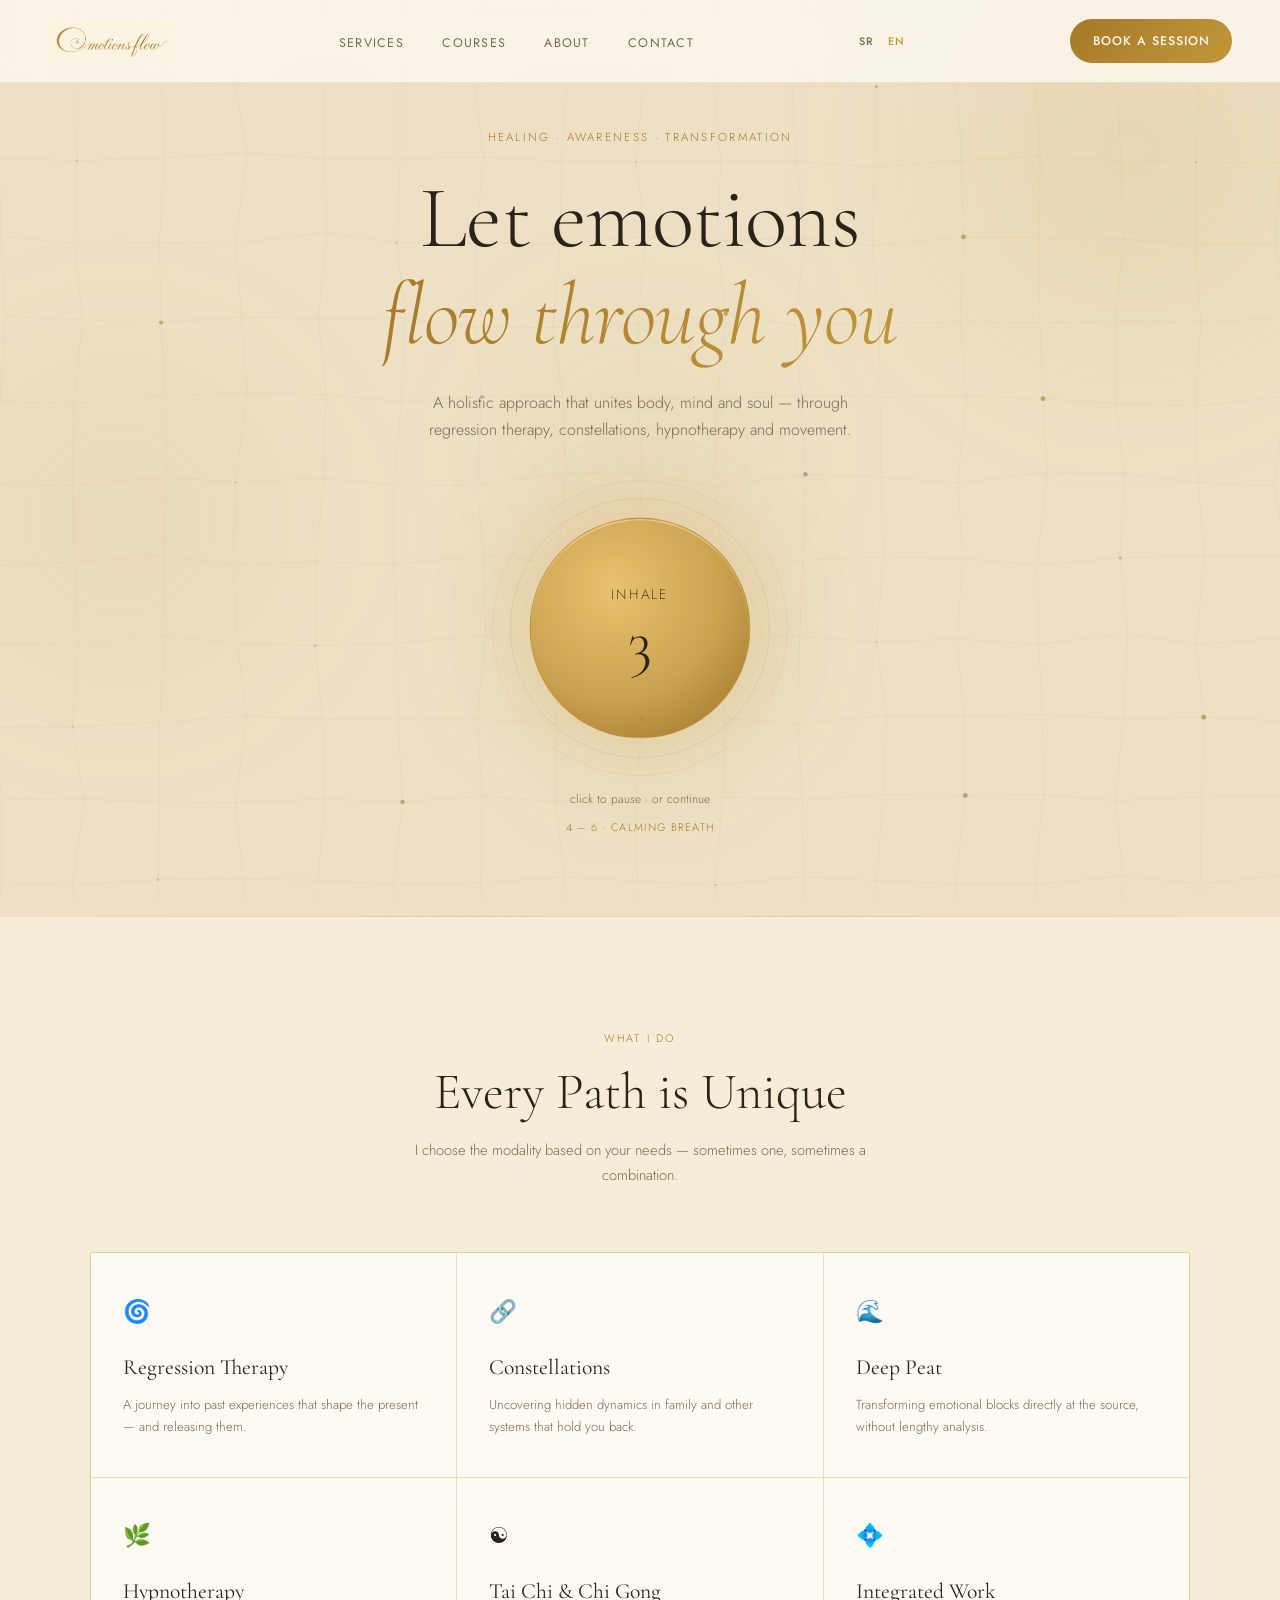
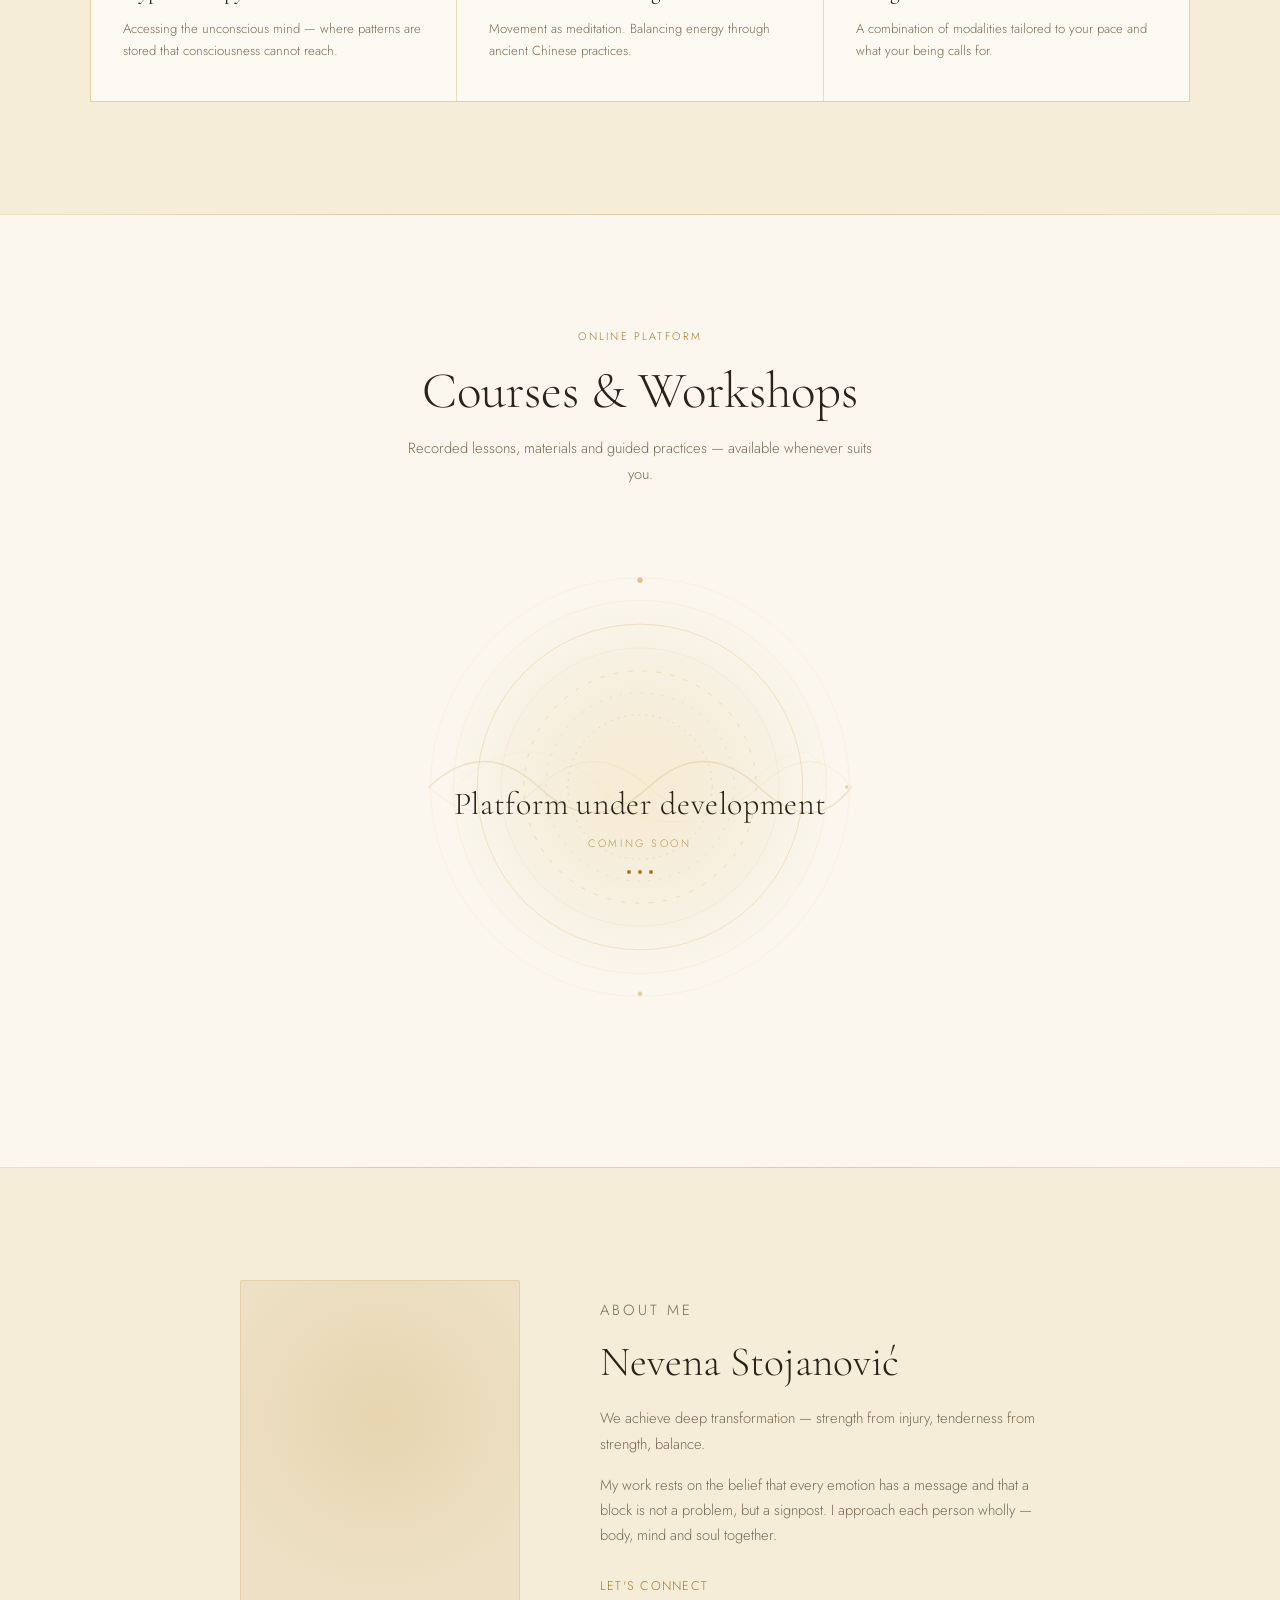
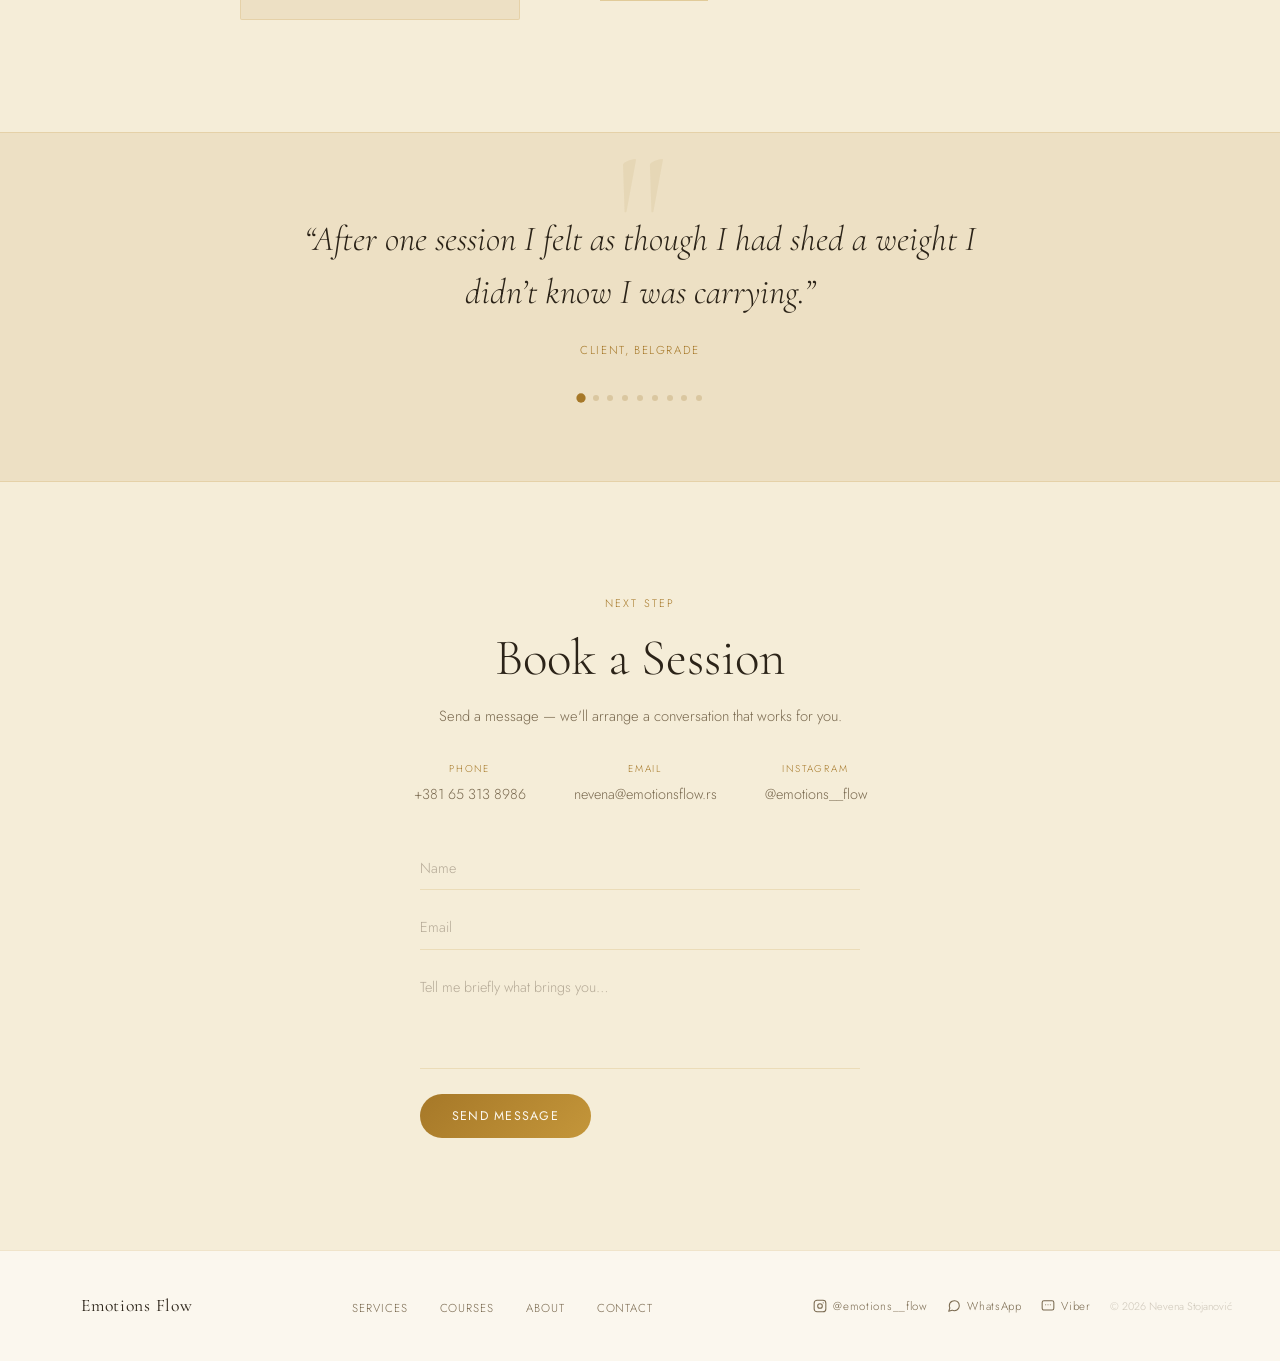
==== en/index.html @ a9da5769 "Initial commit" ====
<!DOCTYPE html>
<html lang="en">
<head>
<meta charset="UTF-8">
<meta name="viewport" content="width=device-width, initial-scale=1.0">
<meta name="robots" content="index, follow">
<meta name="theme-color" content="#C4963A">

<!-- Primary SEO -->
<title>Regression Therapy Belgrade | Nevena Stojanović – Emotions Flow</title>
<meta name="description" content="Regression therapy, constellations and hypnotherapy in Belgrade. Holistic therapist Nevena Stojanović helps you release emotions and transform your life. Book a session.">
<meta name="keywords" content="regression therapy Belgrade, constellations therapy Belgrade, hypnotherapy Belgrade, deep peat, tai chi Belgrade, holistic therapist Serbia, emotional healing">
<meta name="author" content="Nevena Stojanović">

<!-- Canonical & hreflang -->
<link rel="canonical" href="https://emotionsflow.rs/en/">
<link rel="alternate" hreflang="sr" href="https://emotionsflow.rs/sr/">
<link rel="alternate" hreflang="en" href="https://emotionsflow.rs/en/">
<link rel="alternate" hreflang="x-default" href="https://emotionsflow.rs/">

<!-- Open Graph -->
<meta property="og:type" content="website">
<meta property="og:url" content="https://emotionsflow.rs/en/">
<meta property="og:site_name" content="Emotions Flow">
<meta property="og:locale" content="en_US">
<meta property="og:locale:alternate" content="sr_RS">
<meta property="og:title" content="Regression Therapy Belgrade | Nevena Stojanović – Emotions Flow">
<meta property="og:description" content="Regression therapy, constellations and hypnotherapy in Belgrade. Holistic approach uniting body, mind and soul. Book a session.">
<meta property="og:image" content="https://emotionsflow.rs/img/og-en.jpg">
<meta property="og:image:width" content="1200">
<meta property="og:image:height" content="630">
<meta property="og:image:alt" content="Emotions Flow – Nevena Stojanović, holistic therapist Belgrade">

<!-- Twitter Card -->
<meta name="twitter:card" content="summary_large_image">
<meta name="twitter:site" content="@emotions__flow">
<meta name="twitter:title" content="Regression Therapy Belgrade | Nevena Stojanović – Emotions Flow">
<meta name="twitter:description" content="Regression therapy, constellations and hypnotherapy in Belgrade. Holistic approach uniting body, mind and soul.">
<meta name="twitter:image" content="https://emotionsflow.rs/img/og-en.jpg">

<!-- Font preload (critical above-fold fonts) -->
<link rel="preload" href="../fonts/cg-normal-latin.woff2" as="font" type="font/woff2" crossorigin>
<link rel="preload" href="../fonts/jost-latin.woff2" as="font" type="font/woff2" crossorigin>
<link rel="preload" href="../fonts/cg-italic-latin.woff2" as="font" type="font/woff2" crossorigin>

<!-- Stylesheet -->
<link rel="stylesheet" href="../css/style.css">

<!-- Schema markup (JSON-LD) -->
<script type="application/ld+json">
{
  "@context": "https://schema.org",
  "@graph": [
    {
      "@type": ["LocalBusiness", "HealthAndBeautyBusiness"],
      "@id": "https://emotionsflow.rs/#business",
      "name": "Emotions Flow",
      "alternateName": "Emotions Flow — Nevena Stojanović",
      "url": "https://emotionsflow.rs/",
      "logo": "https://emotionsflow.rs/img/logo.webp",
      "image": "https://emotionsflow.rs/img/og-en.jpg",
      "telephone": "+381653138986",
      "email": "nevena@emotionsflow.rs",
      "address": {
        "@type": "PostalAddress",
        "addressLocality": "Belgrade",
        "addressCountry": "RS"
      },
      "geo": {
        "@type": "GeoCoordinates",
        "latitude": "44.8176",
        "longitude": "20.4569"
      },
      "sameAs": ["https://www.instagram.com/emotions__flow"],
      "founder": { "@id": "https://emotionsflow.rs/#nevena" },
      "description": "Holistic centre offering regression therapy, constellations, hypnotherapy, Deep Peat and Tai Chi in Belgrade.",
      "hasOfferCatalog": {
        "@type": "OfferCatalog",
        "name": "Therapeutic services",
        "itemListElement": [
          { "@type": "Offer", "itemOffered": { "@type": "Service", "name": "Regression Therapy", "description": "Journeying into past experiences that shape the present and releasing them." } },
          { "@type": "Offer", "itemOffered": { "@type": "Service", "name": "Constellations", "description": "Revealing hidden dynamics within family and other systems." } },
          { "@type": "Offer", "itemOffered": { "@type": "Service", "name": "Hypnotherapy", "description": "Accessing the unconscious mind to transform deep patterns." } },
          { "@type": "Offer", "itemOffered": { "@type": "Service", "name": "Deep Peat", "description": "Transforming emotional blockages directly from their source." } },
          { "@type": "Offer", "itemOffered": { "@type": "Service", "name": "Tai Chi & Chi Gong", "description": "Movement as meditation and energy balancing." } },
          { "@type": "Offer", "itemOffered": { "@type": "Service", "name": "Integrated Work", "description": "Combination of modalities tailored to each client's needs." } }
        ]
      }
    },
    {
      "@type": "Person",
      "@id": "https://emotionsflow.rs/#nevena",
      "name": "Nevena Stojanović",
      "jobTitle": "Holistic Therapist",
      "url": "https://emotionsflow.rs/en/#about",
      "worksFor": { "@id": "https://emotionsflow.rs/#business" },
      "sameAs": ["https://www.instagram.com/emotions__flow"]
    },
    {
      "@type": "WebSite",
      "@id": "https://emotionsflow.rs/#website",
      "url": "https://emotionsflow.rs/",
      "name": "Emotions Flow",
      "publisher": { "@id": "https://emotionsflow.rs/#business" },
      "inLanguage": ["sr", "en"],
      "potentialAction": {
        "@type": "ContactAction",
        "target": "https://emotionsflow.rs/en/#contact"
      }
    }
  ]
}
</script>
</head>
<body>

<!-- ORBOVI -->
<div class="orb orb-1"></div>
<div class="orb orb-2"></div>
<div class="orb orb-3"></div>

<!-- ANIMATED GRID CANVAS -->
<canvas id="canvas"></canvas>

<!-- SVG spiral -->
<svg style="display:none" xmlns="http://www.w3.org/2000/svg">
  <symbol id="spiral" viewBox="0 0 100 100">
    <g fill="none" stroke-linecap="round" stroke-linejoin="round">
      <circle cx="50" cy="50" r="44" stroke="url(#sg1)" stroke-width="2.5" opacity="0.3"/>
      <path d="M 50,6 A 44,44 0 1 1 6,50 A 38,38 0 1 1 50,12 A 32,32 0 1 1 18,50 A 26,26 0 1 1 50,24 A 20,20 0 1 1 30,50 A 14,14 0 1 1 50,36 A 8,8 0 1 1 42,50 A 4,4 0 1 1 50,46" stroke="url(#sg2)" stroke-width="3" opacity="0.95"/>
      <circle cx="50" cy="50" r="3" fill="url(#sg2)" opacity="0.9"/>
    </g>
    <defs>
      <linearGradient id="sg1" x1="0%" y1="0%" x2="100%" y2="100%">
        <stop offset="0%" stop-color="#C8B870"/>
        <stop offset="100%" stop-color="#C4963A"/>
      </linearGradient>
      <linearGradient id="sg2" x1="0%" y1="0%" x2="100%" y2="100%">
        <stop offset="0%" stop-color="#E8C06A"/>
        <stop offset="60%" stop-color="#C4963A"/>
        <stop offset="100%" stop-color="#8A6020"/>
      </linearGradient>
    </defs>
  </symbol>
</svg>

<!-- NAV -->
<nav>
  <a class="nav-logo" href=".">
    <img src="../img/logo.webp" alt="Emotions Flow" class="nav-logo-img">
  </a>
  <ul class="nav-links">
    <li><a href="#services">Services</a></li>
    <li><a href="#courses">Courses</a></li>
    <li><a href="#about">About</a></li>
    <li><a href="#contact">Contact</a></li>
  </ul>
  <div class="lang-switch">
    <a class="lang-btn" href="../sr/">SR</a>
    <span class="lang-sep">·</span>
    <span class="lang-btn is-active">EN</span>
  </div>
  <a class="nav-cta" href="#contact">Book a Session</a>
  <button class="hamburger" id="hamburger" aria-label="Open menu">
    <span></span><span></span><span></span>
  </button>
</nav>

<!-- MOBILE DRAWER -->
<div class="mobile-menu" id="mobileMenu">
  <button class="mobile-close" id="mobileClose" aria-label="Close">✕</button>
  <a href="#services"  onclick="closeMenu()">Services</a>
  <a href="#courses"   onclick="closeMenu()">Courses</a>
  <a href="#about"     onclick="closeMenu()">About</a>
  <a href="#contact"   onclick="closeMenu()">Contact</a>
  <a href="#contact" style="margin-top:2rem;background:linear-gradient(135deg,#C4963A,#E8C06A);color:#06050A;padding:0.7rem 2.5rem;border-radius:40px;font-size:0.78rem;letter-spacing:0.1em;text-transform:uppercase;font-weight:500" onclick="closeMenu()">Book a Session</a>
  <div class="mobile-lang">
    <a class="lang-btn" href="../sr/">SR</a>
    <span class="lang-sep">·</span>
    <span class="lang-btn is-active">EN</span>
  </div>
</div>

<!-- HERO -->
<section class="hero">
  <p class="hero-kicker reveal">Healing · Awareness · Transformation</p>
  <h1 class="hero-title reveal">Let emotions<br><em>flow through you</em></h1>
  <p class="hero-sub reveal">A holistic approach that unites body, mind and soul — through regression therapy, constellations, hypnotherapy and movement.</p>

  <div class="breath-scene reveal scale-in" id="breathScene">
    <div class="breath-ring"></div>
    <div class="breath-ring"></div>
    <div class="breath-ring"></div>
    <div class="breath-bubble" id="bubble">
      <span class="breath-label" id="breathLabel">inhale</span>
      <span class="breath-count" id="breathCount">4</span>
    </div>
  </div>
  <p class="breath-start-hint reveal" id="breathHint">click to pause · or continue</p>
  <p class="breath-pattern-label reveal">4 – 6 · calming breath</p>
</section>

<div class="grid-divider"></div>

<!-- SERVICES -->
<section class="services" id="services">
  <p class="section-label reveal">What I Do</p>
  <h2 class="section-title reveal">Every Path is Unique</h2>
  <p class="section-desc reveal">I choose the modality based on your needs — sometimes one, sometimes a combination.</p>
  <div class="services-grid reveal-stagger">
    <div class="service-item reveal">
      <span class="service-icon">🌀</span>
      <p class="service-name">Regression Therapy</p>
      <p class="service-desc">A journey into past experiences that shape the present — and releasing them.</p>
    </div>
    <div class="service-item reveal">
      <span class="service-icon">🔗</span>
      <p class="service-name">Constellations</p>
      <p class="service-desc">Uncovering hidden dynamics in family and other systems that hold you back.</p>
    </div>
    <div class="service-item reveal">
      <span class="service-icon">🌊</span>
      <p class="service-name">Deep Peat</p>
      <p class="service-desc">Transforming emotional blocks directly at the source, without lengthy analysis.</p>
    </div>
    <div class="service-item reveal">
      <span class="service-icon">🌿</span>
      <p class="service-name">Hypnotherapy</p>
      <p class="service-desc">Accessing the unconscious mind — where patterns are stored that consciousness cannot reach.</p>
    </div>
    <div class="service-item reveal">
      <span class="service-icon">☯</span>
      <p class="service-name">Tai Chi &amp; Chi Gong</p>
      <p class="service-desc">Movement as meditation. Balancing energy through ancient Chinese practices.</p>
    </div>
    <div class="service-item reveal">
      <span class="service-icon">💠</span>
      <p class="service-name">Integrated Work</p>
      <p class="service-desc">A combination of modalities tailored to your pace and what your being calls for.</p>
    </div>
  </div>
</section>

<div class="grid-divider"></div>

<!-- COURSES -->
<section class="courses" id="courses">
  <p class="section-label reveal">Online Platform</p>
  <h2 class="section-title reveal">Courses &amp; Workshops</h2>
  <p class="section-desc reveal">Recorded lessons, materials and guided practices — available whenever suits you.</p>
  <div class="coming-soon reveal scale-in">
    <div class="cs-scene">
      <svg class="cs-svg" viewBox="0 0 500 500" fill="none" xmlns="http://www.w3.org/2000/svg">
        <defs>
          <radialGradient id="csg0" cx="50%" cy="50%" r="50%">
            <stop offset="0%" stop-color="#E8C06A" stop-opacity="0.20"/>
            <stop offset="75%" stop-color="#C4963A" stop-opacity="0.05"/>
            <stop offset="100%" stop-color="#C4963A" stop-opacity="0"/>
          </radialGradient>
        </defs>
        <circle cx="250" cy="250" r="220" fill="url(#csg0)" class="cs-glow"/>
        <circle cx="250" cy="250" r="238" stroke="rgba(196,150,58,0.12)" stroke-width="0.6" class="cs-r1"/>
        <circle cx="250" cy="250" r="212" stroke="rgba(196,150,58,0.18)" stroke-width="0.5" class="cs-r2"/>
        <circle cx="250" cy="250" r="185" stroke="rgba(196,150,58,0.28)" stroke-width="0.9" class="cs-r3"/>
        <circle cx="250" cy="250" r="158" stroke="rgba(196,150,58,0.20)" stroke-width="0.5" class="cs-r4"/>
        <path d="M 10,250 Q 72,192 135,250 Q 197,308 260,250 Q 322,192 385,250 Q 447,308 490,250" stroke="rgba(196,150,58,0.22)" stroke-width="1.5" stroke-linecap="round" class="cs-wave-a"/>
        <path d="M 10,250 Q 72,308 135,250 Q 197,192 260,250 Q 322,308 385,250 Q 447,192 490,250" stroke="rgba(196,150,58,0.12)" stroke-width="1" stroke-linecap="round" class="cs-wave-b"/>
        <path d="M 40,250 Q 122,170 205,250 Q 287,330 370,250 Q 452,170 460,250" stroke="rgba(196,150,58,0.08)" stroke-width="0.7" stroke-linecap="round" class="cs-wave-c"/>
        <circle cx="250" cy="250" r="132" stroke="rgba(196,150,58,0.35)" stroke-width="0.8" stroke-dasharray="5 11" class="cs-dash-1"/>
        <circle cx="250" cy="250" r="107" stroke="rgba(196,150,58,0.28)" stroke-width="0.7" stroke-dasharray="3 9" class="cs-dash-2"/>
        <circle cx="250" cy="250" r="82" stroke="rgba(196,150,58,0.50)" stroke-width="0.6" stroke-dasharray="2 6" class="cs-dash-3"/>
        <circle cx="250" cy="15" r="3" fill="rgba(196,150,58,0.55)" class="cs-dot-top"/>
        <circle cx="485" cy="250" r="2" fill="rgba(196,150,58,0.38)" class="cs-dot-right"/>
        <circle cx="250" cy="485" r="2.5" fill="rgba(196,150,58,0.45)" class="cs-dot-bottom"/>
      </svg>
      <div class="cs-content">
        <svg class="cs-spiral" viewBox="0 0 100 100" xmlns="http://www.w3.org/2000/svg">
          <use href="#spiral"/>
        </svg>
        <p class="cs-title">Platform under development</p>
        <p class="cs-subtitle">coming soon</p>
        <div class="cs-dots">
          <span></span><span></span><span></span>
        </div>
      </div>
    </div>
  </div>
</section>

<div class="grid-divider"></div>

<!-- ABOUT -->
<section class="about-wrap" id="about">
  <div class="about">
    <div class="about-visual reveal from-left">
      <svg class="about-spiral" viewBox="0 0 100 100" xmlns="http://www.w3.org/2000/svg"><use href="#spiral"/></svg>
    </div>
    <div class="about-text reveal from-right">
      <p class="section-label">About Me</p>
      <h2>Nevena Stojanović</h2>
      <p>We achieve deep transformation — strength from injury, tenderness from strength, balance.</p>
      <p>My work rests on the belief that every emotion has a message and that a block is not a problem, but a signpost. I approach each person wholly — body, mind and soul together.</p>
      <a class="about-cta" href="#contact">Let's Connect</a>
    </div>
  </div>
</section>

<!-- TESTIMONIAL -->
<div class="testimonial-strip">
  <blockquote class="t-quote" id="tQuote">&#8220;After one session I felt as though I had shed a weight I didn&#8217;t know I was carrying.&#8221;</blockquote>
  <cite class="t-cite" id="tCite">Client, Belgrade</cite>
  <div class="t-dots">
    <button class="t-dot active" aria-label="Testimonial 1"></button>
    <button class="t-dot" aria-label="Testimonial 2"></button>
    <button class="t-dot" aria-label="Testimonial 3"></button>
    <button class="t-dot" aria-label="Testimonial 4"></button>
    <button class="t-dot" aria-label="Testimonial 5"></button>
    <button class="t-dot" aria-label="Testimonial 6"></button>
    <button class="t-dot" aria-label="Testimonial 7"></button>
    <button class="t-dot" aria-label="Testimonial 8"></button>
    <button class="t-dot" aria-label="Testimonial 9"></button>
  </div>
</div>

<!-- CONTACT -->
<section class="contact" id="contact">
  <p class="section-label reveal">Next Step</p>
  <h2 class="section-title reveal">Book a Session</h2>
  <p class="section-desc reveal" style="margin-bottom:0">Send a message — we'll arrange a conversation that works for you.</p>
  <div class="contact-info reveal">
    <a class="contact-info-item" href="tel:+381653138986">
      <span>Phone</span><span>+381 65 313 8986</span>
    </a>
    <a class="contact-info-item" href="mailto:nevena@emotionsflow.rs">
      <span>Email</span><span>nevena@emotionsflow.rs</span>
    </a>
    <a class="contact-info-item" href="https://instagram.com/emotions__flow" target="_blank" rel="noopener">
      <span>Instagram</span><span>@emotions__flow</span>
    </a>
  </div>
  <form class="contact-form reveal" onsubmit="handleSubmit(event)">
    <input type="text" placeholder="Name" required>
    <input type="email" placeholder="Email" required>
    <textarea rows="4" placeholder="Tell me briefly what brings you…"></textarea>
    <button type="submit">Send message</button>
  </form>
</section>

<!-- FOOTER -->
<footer>
  <div class="footer-left">
    <svg viewBox="0 0 100 100" xmlns="http://www.w3.org/2000/svg"><use href="#spiral"/></svg>
    <span class="footer-logo">Emotions Flow</span>
  </div>
  <ul class="footer-links">
    <li><a href="#services">Services</a></li>
    <li><a href="#courses">Courses</a></li>
    <li><a href="#about">About</a></li>
    <li><a href="#contact">Contact</a></li>
  </ul>
  <div class="footer-right">
    <a class="footer-ig" href="https://instagram.com/emotions__flow" target="_blank" rel="noopener" title="Instagram">
      <svg width="14" height="14" viewBox="0 0 24 24" fill="none" stroke="currentColor" stroke-width="1.8" stroke-linecap="round" stroke-linejoin="round">
        <rect x="2" y="2" width="20" height="20" rx="5" ry="5"/>
        <circle cx="12" cy="12" r="4"/>
        <circle cx="17.5" cy="6.5" r="1" fill="currentColor" stroke="none"/>
      </svg>
      @emotions__flow
    </a>
    <a class="footer-ig" href="https://wa.me/381653138986" target="_blank" rel="noopener" title="WhatsApp">
      <svg width="14" height="14" viewBox="0 0 24 24" fill="none" stroke="currentColor" stroke-width="1.8" stroke-linecap="round" stroke-linejoin="round">
        <path d="M21 11.5a8.38 8.38 0 0 1-.9 3.8 8.5 8.5 0 0 1-7.6 4.7 8.38 8.38 0 0 1-3.8-.9L3 21l1.9-5.7a8.38 8.38 0 0 1-.9-3.8 8.5 8.5 0 0 1 4.7-7.6 8.38 8.38 0 0 1 3.8-.9h.5a8.48 8.48 0 0 1 8 8v.5z"/>
      </svg>
      WhatsApp
    </a>
    <a class="footer-ig" href="viber://chat?number=%2B381653138986" title="Viber">
      <svg width="14" height="14" viewBox="0 0 24 24" fill="none" stroke="currentColor" stroke-width="1.8" stroke-linecap="round" stroke-linejoin="round">
        <rect x="2" y="3" width="20" height="16" rx="3" ry="3"/>
        <path d="M8 10h.01M12 10h.01M16 10h.01"/>
      </svg>
      Viber
    </a>
    <span class="footer-copy">© 2026 Nevena Stojanović</span>
  </div>
</footer>

<script src="../js/main.js"></script>
</body>
</html>
---- css/style.css ----
/* ── FONTS (self-hosted woff2) ── */
@font-face { font-family:'Cormorant Garamond'; font-style:italic; font-weight:300 400; font-display:swap; src:url('../fonts/cg-italic-cyrillic-ext.woff2') format('woff2'); unicode-range:U+0460-052F,U+1C80-1C8A,U+20B4,U+2DE0-2DFF,U+A640-A69F,U+FE2E-FE2F; }
@font-face { font-family:'Cormorant Garamond'; font-style:italic; font-weight:300 400; font-display:swap; src:url('../fonts/cg-italic-cyrillic.woff2') format('woff2'); unicode-range:U+0301,U+0400-045F,U+0490-0491,U+04B0-04B1,U+2116; }
@font-face { font-family:'Cormorant Garamond'; font-style:italic; font-weight:300 400; font-display:swap; src:url('../fonts/cg-italic-vietnamese.woff2') format('woff2'); unicode-range:U+0102-0103,U+0110-0111,U+0128-0129,U+0168-0169,U+01A0-01A1,U+01AF-01B0,U+0300-0301,U+0303-0304,U+0308-0309,U+0323,U+0329,U+1EA0-1EF9,U+20AB; }
@font-face { font-family:'Cormorant Garamond'; font-style:italic; font-weight:300 400; font-display:swap; src:url('../fonts/cg-italic-latin-ext.woff2') format('woff2'); unicode-range:U+0100-02BA,U+02BD-02C5,U+02C7-02CC,U+02CE-02D7,U+02DD-02FF,U+0304,U+0308,U+0329,U+1D00-1DBF,U+1E00-1E9F,U+1EF2-1EFF,U+2020,U+20A0-20AB,U+20AD-20C0,U+2113,U+2C60-2C7F,U+A720-A7FF; }
@font-face { font-family:'Cormorant Garamond'; font-style:italic; font-weight:300 400; font-display:swap; src:url('../fonts/cg-italic-latin.woff2') format('woff2'); unicode-range:U+0000-00FF,U+0131,U+0152-0153,U+02BB-02BC,U+02C6,U+02DA,U+02DC,U+0304,U+0308,U+0329,U+2000-206F,U+20AC,U+2122,U+2191,U+2193,U+2212,U+2215,U+FEFF,U+FFFD; }
@font-face { font-family:'Cormorant Garamond'; font-style:normal; font-weight:300 400; font-display:swap; src:url('../fonts/cg-normal-cyrillic-ext.woff2') format('woff2'); unicode-range:U+0460-052F,U+1C80-1C8A,U+20B4,U+2DE0-2DFF,U+A640-A69F,U+FE2E-FE2F; }
@font-face { font-family:'Cormorant Garamond'; font-style:normal; font-weight:300 400; font-display:swap; src:url('../fonts/cg-normal-cyrillic.woff2') format('woff2'); unicode-range:U+0301,U+0400-045F,U+0490-0491,U+04B0-04B1,U+2116; }
@font-face { font-family:'Cormorant Garamond'; font-style:normal; font-weight:300 400; font-display:swap; src:url('../fonts/cg-normal-vietnamese.woff2') format('woff2'); unicode-range:U+0102-0103,U+0110-0111,U+0128-0129,U+0168-0169,U+01A0-01A1,U+01AF-01B0,U+0300-0301,U+0303-0304,U+0308-0309,U+0323,U+0329,U+1EA0-1EF9,U+20AB; }
@font-face { font-family:'Cormorant Garamond'; font-style:normal; font-weight:300 400; font-display:swap; src:url('../fonts/cg-normal-latin-ext.woff2') format('woff2'); unicode-range:U+0100-02BA,U+02BD-02C5,U+02C7-02CC,U+02CE-02D7,U+02DD-02FF,U+0304,U+0308,U+0329,U+1D00-1DBF,U+1E00-1E9F,U+1EF2-1EFF,U+2020,U+20A0-20AB,U+20AD-20C0,U+2113,U+2C60-2C7F,U+A720-A7FF; }
@font-face { font-family:'Cormorant Garamond'; font-style:normal; font-weight:300 400; font-display:swap; src:url('../fonts/cg-normal-latin.woff2') format('woff2'); unicode-range:U+0000-00FF,U+0131,U+0152-0153,U+02BB-02BC,U+02C6,U+02DA,U+02DC,U+0304,U+0308,U+0329,U+2000-206F,U+20AC,U+2122,U+2191,U+2193,U+2212,U+2215,U+FEFF,U+FFFD; }
@font-face { font-family:'Jost'; font-style:normal; font-weight:300 500; font-display:swap; src:url('../fonts/jost-cyrillic.woff2') format('woff2'); unicode-range:U+0301,U+0400-045F,U+0490-0491,U+04B0-04B1,U+2116; }
@font-face { font-family:'Jost'; font-style:normal; font-weight:300 500; font-display:swap; src:url('../fonts/jost-latin-ext.woff2') format('woff2'); unicode-range:U+0100-02BA,U+02BD-02C5,U+02C7-02CC,U+02CE-02D7,U+02DD-02FF,U+0304,U+0308,U+0329,U+1D00-1DBF,U+1E00-1E9F,U+1EF2-1EFF,U+2020,U+20A0-20AB,U+20AD-20C0,U+2113,U+2C60-2C7F,U+A720-A7FF; }
@font-face { font-family:'Jost'; font-style:normal; font-weight:300 500; font-display:swap; src:url('../fonts/jost-latin.woff2') format('woff2'); unicode-range:U+0000-00FF,U+0131,U+0152-0153,U+02BB-02BC,U+02C6,U+02DA,U+02DC,U+0304,U+0308,U+0329,U+2000-206F,U+20AC,U+2122,U+2191,U+2193,U+2212,U+2215,U+FEFF,U+FFFD; }

:root {
  --bg:     #FBF7EE;
  --bg2:    #F5EDD8;
  --card:   #FDFAF4;
  --border: rgba(196,150,58,0.20);
  --gold:   #A67828;
  --gold2:  #C4963A;
  --cream:  #2B2318;
  --muted:  #7A6A50;
  --text:   #2B2318;
}


/* ── SCROLL FADE ── */
.reveal {
  opacity: 0;
  transform: translateY(36px);
  transition: opacity 0.75s cubic-bezier(0.4, 0, 0.2, 1),
              transform 0.75s cubic-bezier(0.4, 0, 0.2, 1);
}
.reveal.from-left  { transform: translateX(-40px); }
.reveal.from-right { transform: translateX(40px); }
.reveal.scale-in   { transform: scale(0.94); }
.reveal.visible {
  opacity: 1;
  transform: translate(0,0) scale(1);
}
.reveal-stagger .reveal:nth-child(1) { transition-delay:  60ms; }
.reveal-stagger .reveal:nth-child(2) { transition-delay: 130ms; }
.reveal-stagger .reveal:nth-child(3) { transition-delay: 200ms; }
.reveal-stagger .reveal:nth-child(4) { transition-delay: 270ms; }
.reveal-stagger .reveal:nth-child(5) { transition-delay: 340ms; }
.reveal-stagger .reveal:nth-child(6) { transition-delay: 410ms; }
@media (prefers-reduced-motion: reduce) {
  .reveal { opacity: 1 !important; transform: none !important; transition: none !important; }
}

*, *::before, *::after { box-sizing: border-box; margin: 0; padding: 0; }
html { scroll-behavior: smooth; overflow-x: hidden; }

body {
  font-family: 'Jost', sans-serif;
  background: #EDE0C4;
  color: var(--text);
  font-weight: 300;
  line-height: 1.7;
  overflow-x: hidden;
}

/* ── CANVAS ── */
#canvas {
  position: fixed;
  inset: 0;
  z-index: 0;
  pointer-events: none;
}

/* ── NAV ── */
nav {
  position: fixed;
  top: 0; left: 0; right: 0;
  z-index: 100;
  display: flex;
  align-items: center;
  justify-content: space-between;
  padding: 1.2rem 3rem;
  background: rgba(251,247,238,0.85);
  backdrop-filter: blur(20px);
  -webkit-backdrop-filter: blur(20px);
  border-bottom: 1px solid var(--border);
}

.nav-logo {
  font-family: 'Cormorant Garamond', serif;
  font-size: 1.35rem;
  font-weight: 400;
  color: var(--cream);
  letter-spacing: 0.05em;
  text-decoration: none;
  display: flex;
  align-items: center;
  gap: 0.7rem;
}

.nav-logo-img {
  height: 42px;
  width: auto;
  display: block;
  flex-shrink: 0;
  mix-blend-mode: multiply;
}

@media (max-width: 680px) {
  .nav-logo-img { height: 34px; }
}

.nav-links {
  display: flex;
  gap: 2.4rem;
  list-style: none;
}

.nav-links a {
  font-size: 0.78rem;
  letter-spacing: 0.1em;
  color: var(--muted);
  text-decoration: none;
  font-weight: 400;
  transition: color 0.35s cubic-bezier(0.4, 0, 0.2, 1);
  text-transform: uppercase;
}
.nav-links a:hover { color: var(--gold2); }

.nav-cta {
  font-size: 0.78rem;
  letter-spacing: 0.08em;
  text-transform: uppercase;
  color: var(--bg);
  background: linear-gradient(135deg, var(--gold), var(--gold2));
  border: none;
  padding: 0.55rem 1.4rem;
  min-height: 44px;
  border-radius: 40px;
  cursor: pointer;
  font-family: 'Jost', sans-serif;
  font-weight: 500;
  text-decoration: none;
  display: inline-flex;
  align-items: center;
  transition: opacity 0.35s cubic-bezier(0.4, 0, 0.2, 1), transform 0.35s cubic-bezier(0.4, 0, 0.2, 1);
}
.nav-cta:hover { opacity: 0.85; transform: translateY(-1px); }

/* ── LANG SWITCH ── */
.lang-switch {
  display: flex;
  align-items: center;
  gap: 0.35rem;
}
.lang-btn {
  font-size: 0.68rem;
  font-weight: 500;
  letter-spacing: 0.12em;
  text-transform: uppercase;
  color: var(--muted);
  text-decoration: none;
  transition: color 0.25s ease;
  cursor: pointer;
  background: none;
  border: none;
  padding: 0;
  font-family: 'Jost', sans-serif;
}
.lang-btn.is-active { color: var(--gold2); pointer-events: none; }
.lang-btn:not(.is-active):hover { color: var(--gold2); }
.lang-sep { font-size: 0.6rem; color: var(--border); }
.mobile-lang {
  display: flex;
  gap: 0.6rem;
  align-items: center;
  margin-top: 1.5rem;
  padding-top: 1.5rem;
  border-top: 1px solid var(--border);
  width: 100%;
  justify-content: center;
}

/* hamburger */
.hamburger { display: none; }
.mobile-menu { display: none; }

/* ── HERO ── */
.hero {
  position: relative;
  min-height: 100vh;
  display: flex;
  flex-direction: column;
  align-items: center;
  justify-content: center;
  padding: 8rem 2rem 5rem;
  text-align: center;
  z-index: 1;
}

.hero-kicker {
  font-size: 0.72rem;
  letter-spacing: 0.2em;
  text-transform: uppercase;
  color: var(--gold);
  margin-bottom: 1.4rem;
}

.hero-title {
  font-family: 'Cormorant Garamond', serif;
  font-size: clamp(2.8rem, 7vw, 5.5rem);
  font-weight: 300;
  line-height: 1.1;
  color: var(--cream);
  max-width: 760px;
  margin: 0 auto 1.6rem;
  letter-spacing: -0.01em;
}

.hero-title em {
  font-style: italic;
  background: linear-gradient(135deg, var(--gold), var(--gold2));
  -webkit-background-clip: text;
  -webkit-text-fill-color: transparent;
  background-clip: text;
}

.hero-sub {
  font-size: 1rem;
  color: var(--muted);
  max-width: 440px;
  margin: 0 auto 4rem;
}

/* ── BREATHING BUBBLE ── */
.breath-scene {
  position: relative;
  width: 240px;
  height: 240px;
  margin: 0 auto 1.8rem;
  display: flex;
  align-items: center;
  justify-content: center;
}

.breath-ring {
  position: absolute;
  border-radius: 50%;
  border: 1px solid rgba(150,110,30,0.22);
  animation: ringExpand 4s cubic-bezier(0.4, 0, 0.2, 1) infinite;
}
.breath-ring:nth-child(1) { inset: 10px; animation-delay: 0s; }
.breath-ring:nth-child(2) { inset: -10px; animation-delay: 0.6s; border-color: rgba(150,110,30,0.12); }
.breath-ring:nth-child(3) { inset: -28px; animation-delay: 1.2s; border-color: rgba(150,110,30,0.08); }

@keyframes ringExpand {
  0%,100% { transform: scale(1); opacity: 0.6; }
  50%     { transform: scale(1.08); opacity: 0.2; }
}

.breath-bubble {
  width: 160px;
  height: 160px;
  border-radius: 50%;
  background: radial-gradient(circle at 38% 32%,
    rgba(232,192,106,0.95),
    rgba(196,150,58,0.85) 55%,
    rgba(140,100,20,0.90));
  border: 1px solid rgba(196,150,58,0.50);
  box-shadow:
    0 0 50px rgba(196,150,58,0.20),
    0 0 100px rgba(196,150,58,0.10),
    inset 0 1px 0 rgba(255,255,255,0.35);
  display: flex;
  flex-direction: column;
  align-items: center;
  justify-content: center;
  cursor: pointer;
  z-index: 2;
}

.breath-label {
  font-size: 0.62rem;
  letter-spacing: 0.18em;
  text-transform: uppercase;
  color: rgba(43,35,24,0.80);
  margin-bottom: 0.2rem;
}

.breath-count {
  font-family: 'Cormorant Garamond', serif;
  font-size: 2.8rem;
  font-weight: 300;
  color: #2B2318;
  line-height: 1;
}

.breath-start-hint {
  font-size: 0.75rem;
  color: var(--muted);
  margin-top: 0.8rem;
  opacity: 1;
  transition: opacity 0.6s cubic-bezier(0.4, 0, 0.2, 1);
}
.breath-start-hint.hidden { opacity: 0; pointer-events: none; }

.breath-pattern-label {
  font-size: 0.68rem;
  letter-spacing: 0.12em;
  text-transform: uppercase;
  color: var(--gold);
  margin-top: 0.5rem;
  opacity: 0.7;
}

/* ── GRID LINE ── */
.grid-divider {
  position: relative;
  height: 1px;
  background: linear-gradient(90deg, transparent, rgba(150,110,30,0.5) 30%, rgba(196,150,58,0.7) 50%, rgba(150,110,30,0.5) 70%, transparent);
  opacity: 0.3;
  z-index: 1;
}

/* ── SECTION SHARED ── */
section, .services, .courses, .about-wrap, .contact {
  position: relative;
  z-index: 1;
}

.section-label {
  font-size: 0.68rem;
  letter-spacing: 0.2em;
  text-transform: uppercase;
  color: var(--gold);
  margin-bottom: 1rem;
}

.section-title {
  font-family: 'Cormorant Garamond', serif;
  font-size: clamp(2rem, 4vw, 3.4rem);
  font-weight: 300;
  line-height: 1.15;
  margin-bottom: 1rem;
  color: var(--cream);
}

.section-desc {
  font-size: 0.92rem;
  color: var(--muted);
  max-width: 480px;
  margin: 0 auto 4rem;
}

/* ── SERVICES ── */
.services {
  padding: 7rem 2rem;
  text-align: center;
  background: var(--bg2);
}

.services-grid {
  display: grid;
  grid-template-columns: repeat(auto-fit, minmax(280px, 1fr));
  gap: 1px;
  max-width: 1100px;
  margin: 0 auto;
  background: var(--border);
  border: 1px solid var(--border);
}

.service-item {
  padding: 2.4rem 2rem;
  background: var(--card);
  text-align: left;
  transition: background 0.1s ease;
  position: relative;
  overflow: hidden;
}

.service-item::before {
  content: '';
  position: absolute;
  top: 0; left: 0; right: 0;
  height: 1px;
  background: linear-gradient(90deg, transparent, var(--gold), transparent);
  opacity: 0;
  transition: opacity 0.1s ease;
}

.services-grid .service-item:hover { background: #EDE0C4; transition-delay: 0s; }
.service-item:hover::before { opacity: 1; }

.service-icon {
  font-size: 1.4rem;
  margin-bottom: 1.2rem;
  display: block;
}

.service-name {
  font-family: 'Cormorant Garamond', serif;
  font-size: 1.35rem;
  font-weight: 400;
  color: var(--cream);
  margin-bottom: 0.5rem;
}

.service-desc {
  font-size: 0.82rem;
  color: var(--muted);
  line-height: 1.7;
}

/* ── COURSES ── */
.courses {
  padding: 7rem 2rem;
  text-align: center;
  background: var(--bg);
}

.courses-grid {
  display: grid;
  grid-template-columns: repeat(auto-fit, minmax(300px, 1fr));
  gap: 1.5rem;
  max-width: 1100px;
  margin: 0 auto;
}

.course-card {
  background: var(--card);
  border: 1px solid var(--border);
  border-radius: 2px;
  padding: 2.4rem 2rem;
  text-align: left;
  display: flex;
  flex-direction: column;
  transition: border-color 0.45s cubic-bezier(0.4, 0, 0.2, 1), transform 0.45s cubic-bezier(0.4, 0, 0.2, 1), box-shadow 0.45s cubic-bezier(0.4, 0, 0.2, 1);
  position: relative;
  overflow: hidden;
}

.course-card::after {
  content: '';
  position: absolute;
  bottom: 0; left: 0; right: 0;
  height: 1px;
  background: linear-gradient(90deg, transparent, var(--gold2), transparent);
  opacity: 0;
  transition: opacity 0.45s cubic-bezier(0.4, 0, 0.2, 1);
}

.course-card:hover {
  border-color: rgba(196,150,58,0.45);
  transform: translateY(-4px);
  box-shadow: 0 20px 60px rgba(196,150,58,0.08);
}
.course-card:hover::after { opacity: 1; }

.course-tag {
  font-size: 0.62rem;
  letter-spacing: 0.18em;
  text-transform: uppercase;
  color: var(--gold);
  margin-bottom: 0.9rem;
}

.course-title {
  font-family: 'Cormorant Garamond', serif;
  font-size: 1.55rem;
  font-weight: 400;
  color: var(--cream);
  line-height: 1.2;
  margin-bottom: 0.8rem;
}

.course-desc {
  font-size: 0.83rem;
  color: var(--muted);
  line-height: 1.7;
  flex: 1;
  margin-bottom: 1.6rem;
}

.course-meta {
  display: flex;
  gap: 1.2rem;
  flex-wrap: wrap;
  row-gap: 0.5rem;
  margin-bottom: 1.6rem;
}

.course-meta-item {
  font-size: 0.7rem;
  letter-spacing: 0.06em;
  text-transform: uppercase;
  color: var(--muted);
}

.course-cta {
  display: inline-flex;
  align-items: center;
  justify-content: center;
  font-family: 'Jost', sans-serif;
  font-size: 0.75rem;
  letter-spacing: 0.1em;
  text-transform: uppercase;
  color: var(--bg);
  background: linear-gradient(135deg, var(--gold), var(--gold2));
  padding: 0.65rem 1.6rem;
  min-height: 44px;
  border-radius: 40px;
  text-decoration: none;
  font-weight: 500;
  align-self: flex-start;
  transition: opacity 0.35s cubic-bezier(0.4, 0, 0.2, 1), transform 0.35s cubic-bezier(0.4, 0, 0.2, 1);
}
.course-cta:hover { opacity: 0.85; transform: translateY(-1px); }

.courses-note {
  margin-top: 3rem;
  font-size: 0.8rem;
  color: var(--muted);
}
.courses-note a {
  color: var(--gold);
  text-decoration: none;
  border-bottom: 1px solid rgba(196,150,58,0.3);
}
.courses-note a:hover { border-color: var(--gold); }

/* ── ABOUT ── */
.about-wrap {
  padding: 7rem 2rem;
  background: var(--bg2);
}

.about {
  display: flex;
  align-items: center;
  justify-content: center;
  gap: 5rem;
  max-width: 1000px;
  margin: 0 auto;
  flex-wrap: wrap;
}

.about-visual {
  flex: 0 0 280px;
  height: 340px;
  border-radius: 2px;
  border: 1px solid var(--border);
  background: #EDE0C4;
  display: flex;
  align-items: center;
  justify-content: center;
  position: relative;
  overflow: hidden;
}

.about-visual::before {
  content: '';
  position: absolute;
  inset: 0;
  background: radial-gradient(circle at 50% 40%, rgba(196,150,58,0.15), transparent 70%);
}

.about-spiral {
  width: 140px;
  height: 140px;
  opacity: 0.6;
  animation: slowSpin 24s linear infinite reverse;
  position: relative;
  z-index: 1;
}

@keyframes slowSpin { to { transform: rotate(360deg); } }

.about-text { flex: 1; min-width: 260px; max-width: 440px; }
.about-text .section-label { text-align: left; }

.about-text h2 {
  font-family: 'Cormorant Garamond', serif;
  font-size: 2.6rem;
  font-weight: 300;
  line-height: 1.15;
  color: var(--cream);
  margin-bottom: 1.2rem;
}

.about-text p {
  font-size: 0.92rem;
  color: var(--muted);
  margin-bottom: 1rem;
}

.about-cta {
  display: inline-block;
  margin-top: 0.8rem;
  font-size: 0.78rem;
  letter-spacing: 0.1em;
  text-transform: uppercase;
  color: var(--gold);
  border-bottom: 1px solid rgba(196,150,58,0.4);
  text-decoration: none;
  padding-bottom: 2px;
  transition: color 0.35s cubic-bezier(0.4, 0, 0.2, 1), border-color 0.35s cubic-bezier(0.4, 0, 0.2, 1);
}
.about-cta:hover { color: var(--gold2); border-color: var(--gold2); }

/* ── TESTIMONIAL ── */
.testimonial-strip {
  background: #EDE0C4;
  border-top: 1px solid var(--border);
  border-bottom: 1px solid var(--border);
  padding: 5rem 2rem;
  text-align: center;
  position: relative;
  z-index: 1;
  overflow: hidden;
}

.testimonial-strip::before {
  content: '"';
  position: absolute;
  top: -0.5rem;
  left: 50%;
  transform: translateX(-50%);
  font-family: 'Cormorant Garamond', serif;
  font-size: 12rem;
  line-height: 1;
  color: rgba(150,110,30,0.08);
  pointer-events: none;
  user-select: none;
}

.testimonial-strip blockquote {
  font-family: 'Cormorant Garamond', serif;
  font-size: clamp(1.4rem, 3vw, 2.2rem);
  font-weight: 300;
  font-style: italic;
  color: var(--text);
  max-width: 680px;
  margin: 0 auto 1.4rem;
  line-height: 1.5;
  position: relative;
  z-index: 1;
}

.testimonial-strip cite {
  font-size: 0.72rem;
  letter-spacing: 0.14em;
  text-transform: uppercase;
  color: var(--gold);
  font-style: normal;
  position: relative;
  z-index: 1;
}

/* ── TESTIMONIAL CAROUSEL ── */
.t-quote {
  will-change: opacity, transform;
}
.t-cite {
  display: block;
  margin-bottom: 2.2rem;
  will-change: opacity;
}
.t-dots {
  display: flex;
  gap: 0.55rem;
  justify-content: center;
  position: relative;
  z-index: 1;
}
.t-dot {
  width: 6px;
  height: 6px;
  border-radius: 50%;
  background: rgba(150,110,30,0.22);
  border: none;
  cursor: pointer;
  padding: 0;
  transition: background 0.45s ease, transform 0.45s ease;
}
.t-dot.active {
  background: var(--gold);
  transform: scale(1.55);
}
.t-dot:hover:not(.active) {
  background: rgba(150,110,30,0.45);
}

/* ── CONTACT ── */
.contact {
  padding: 7rem 2rem;
  text-align: center;
  background: var(--bg2);
}

.contact-info {
  display: flex;
  justify-content: center;
  gap: 3rem;
  flex-wrap: wrap;
  margin: 2rem auto 2.5rem;
  max-width: 600px;
}

.contact-info-item {
  display: flex;
  flex-direction: column;
  align-items: center;
  gap: 0.3rem;
  text-decoration: none;
}
.contact-info-item span:first-child {
  font-size: 0.62rem;
  letter-spacing: 0.18em;
  text-transform: uppercase;
  color: var(--gold);
}
.contact-info-item span:last-child {
  font-size: 0.9rem;
  color: var(--muted);
  transition: color 0.35s cubic-bezier(0.4, 0, 0.2, 1);
  word-break: break-all;
}
.contact-info-item:hover span:last-child { color: var(--gold2); }

.contact-form {
  display: flex;
  flex-direction: column;
  gap: 1rem;
  max-width: 440px;
  margin: 0 auto;
  text-align: left;
}

.contact-form input,
.contact-form textarea {
  width: 100%;
  font-family: 'Jost', sans-serif;
  font-size: 0.9rem;
  font-weight: 300;
  color: var(--cream);
  background: transparent;
  border: none;
  border-bottom: 1px solid rgba(196,150,58,0.2);
  padding: 0.7rem 0;
  outline: none;
  transition: border-color 0.35s cubic-bezier(0.4, 0, 0.2, 1);
  resize: none;
}
.contact-form input::placeholder,
.contact-form textarea::placeholder { color: rgba(138,125,106,0.6); }
.contact-form input:focus,
.contact-form textarea:focus { border-color: var(--gold); }

.contact-form button {
  align-self: flex-start;
  margin-top: 0.6rem;
  font-family: 'Jost', sans-serif;
  font-size: 0.78rem;
  letter-spacing: 0.1em;
  text-transform: uppercase;
  color: var(--bg);
  background: linear-gradient(135deg, var(--gold), var(--gold2));
  border: none;
  padding: 0.75rem 2rem;
  min-height: 44px;
  border-radius: 40px;
  cursor: pointer;
  transition: opacity 0.35s cubic-bezier(0.4, 0, 0.2, 1), transform 0.35s cubic-bezier(0.4, 0, 0.2, 1);
}
.contact-form button:hover { opacity: 0.85; transform: translateY(-1px); }

/* ── FOOTER ── */
footer {
  padding: 2.5rem 3rem;
  display: flex;
  align-items: center;
  justify-content: space-between;
  flex-wrap: wrap;
  gap: 1rem;
  background: var(--bg);
  border-top: 1px solid var(--border);
  position: relative;
  z-index: 1;
}

.footer-left {
  display: flex;
  align-items: center;
  gap: 0.7rem;
}
.footer-left svg { width: 22px; height: 22px; }

.footer-logo {
  font-family: 'Cormorant Garamond', serif;
  font-size: 1.1rem;
  font-weight: 400;
  color: var(--cream);
  letter-spacing: 0.04em;
}

.footer-links {
  display: flex;
  gap: 2rem;
  list-style: none;
}
.footer-links a {
  font-size: 0.72rem;
  letter-spacing: 0.08em;
  text-transform: uppercase;
  color: var(--muted);
  text-decoration: none;
  transition: color 0.35s cubic-bezier(0.4, 0, 0.2, 1);
}
.footer-links a:hover { color: var(--gold); }

.footer-right {
  display: flex;
  align-items: center;
  gap: 1.2rem;
}

.footer-ig {
  display: flex;
  align-items: center;
  gap: 0.4rem;
  font-size: 0.72rem;
  color: var(--muted);
  text-decoration: none;
  letter-spacing: 0.06em;
  transition: color 0.35s cubic-bezier(0.4, 0, 0.2, 1);
}
.footer-ig:hover { color: var(--gold); }

.footer-copy {
  font-size: 0.68rem;
  color: rgba(138,125,106,0.4);
}

/* ── ORB GLOW (CSS, no canvas) ── */
.orb {
  position: fixed;
  border-radius: 50%;
  filter: blur(80px);
  pointer-events: none;
  z-index: 0;
}
.orb-1 {
  width: 500px; height: 500px;
  background: radial-gradient(circle, rgba(196,150,58,0.18) 0%, transparent 70%);
  top: -100px; right: -100px;
  animation: orbDrift1 18s cubic-bezier(0.4, 0, 0.2, 1) infinite;
}
.orb-2 {
  width: 400px; height: 400px;
  background: radial-gradient(circle, rgba(180,140,60,0.12) 0%, transparent 70%);
  bottom: 20%; left: -80px;
  animation: orbDrift2 22s cubic-bezier(0.4, 0, 0.2, 1) infinite;
}
.orb-3 {
  width: 300px; height: 300px;
  background: radial-gradient(circle, rgba(196,150,58,0.10) 0%, transparent 70%);
  top: 50%; left: 50%;
  transform: translate(-50%,-50%);
  animation: orbDrift3 15s cubic-bezier(0.4, 0, 0.2, 1) infinite;
}

@keyframes orbDrift1 {
  0%,100% { transform: translate(0,0); }
  33%     { transform: translate(-40px, 60px); }
  66%     { transform: translate(30px, -30px); }
}
@keyframes orbDrift2 {
  0%,100% { transform: translate(0,0); }
  40%     { transform: translate(60px, -40px); }
  70%     { transform: translate(-20px, 30px); }
}
@keyframes orbDrift3 {
  0%,100% { transform: translate(-50%,-50%) scale(1); }
  50%     { transform: translate(-50%,-50%) scale(1.3); }
}

/* ── RESPONSIVE ── */
@media (prefers-reduced-motion: reduce) {
  .about-spiral, .orb-1, .orb-2, .orb-3, .breath-ring { animation: none; }
}

@media (max-width: 900px) {
  .about { gap: 3rem; }
  .courses-grid { grid-template-columns: repeat(auto-fit, minmax(260px, 1fr)); }
}

@media (max-width: 680px) {
  nav { padding: 1rem 1.2rem; }
  .nav-links, .nav-cta, .lang-switch { display: none; }
  .hamburger {
    display: flex;
    flex-direction: column;
    justify-content: center;
    gap: 5px;
    cursor: pointer;
    padding: 6px;
    background: none;
    border: none;
  }
  .hamburger span {
    display: block;
    width: 22px;
    height: 1.5px;
    background: var(--cream);
    transition: transform 0.4s cubic-bezier(0.4, 0, 0.2, 1), opacity 0.4s cubic-bezier(0.4, 0, 0.2, 1);
  }
  .mobile-menu {
    display: flex;
    flex-direction: column;
    align-items: center;
    gap: 0;
    position: fixed;
    inset: 0;
    background: #FBF7EE;
    z-index: 200;
    padding-top: 5rem;
    transform: translateX(100%);
    transition: transform 0.45s cubic-bezier(0.4, 0, 0.2, 1);
  }
  .mobile-menu.open { transform: translateX(0); }
  .mobile-menu a {
    font-family: 'Cormorant Garamond', serif;
    font-size: 2rem;
    font-weight: 300;
    color: var(--text);
    text-decoration: none;
    padding: 0.9rem 0;
    letter-spacing: 0.04em;
    width: 100%;
    text-align: center;
    border-bottom: 1px solid var(--border);
  }
  .mobile-menu a:last-child { border-bottom: none; }
  .mobile-close {
    position: absolute;
    top: 1rem; right: 1.2rem;
    background: none;
    border: none;
    font-size: 1.6rem;
    cursor: pointer;
    color: var(--text);
    padding: 6px;
  }

  .hero { padding: 6.5rem 1.2rem 3.5rem; }
  .hero-title { font-size: 2.4rem; }
  .hero-sub { font-size: 0.9rem; margin-bottom: 2.8rem; }
  .breath-scene { width: 200px; height: 200px; }
  .breath-bubble { width: 136px; height: 136px; }
  .breath-count { font-size: 2.2rem; }

  .services { padding: 5rem 1.2rem; }
  .services-grid { grid-template-columns: 1fr; }
  .service-item { padding: 1.8rem 1.4rem; }

  .courses { padding: 5rem 1.2rem; }
  .courses-grid { grid-template-columns: 1fr; gap: 1.2rem; }
  .course-card { padding: 1.8rem 1.4rem; }
  .course-cta { width: 100%; text-align: center; }

  .about-wrap { padding: 5rem 1.2rem; }
  .about { flex-direction: column; gap: 2rem; }
  .about-visual { flex: unset; width: 100%; max-width: 280px; height: 200px; margin: 0 auto; }
  .about-text { min-width: unset; max-width: 100%; }
  .about-text h2 { font-size: 2rem; }

  .testimonial-strip { padding: 3.5rem 1.2rem; }

  .contact { padding: 5rem 1.2rem; }
  .contact-info { flex-direction: column; gap: 1.4rem; align-items: flex-start; }
  .contact-info-item { align-items: flex-start; }
  .contact-form { width: 100%; }
  .contact-form button { width: 100%; text-align: center; }

  footer { padding: 2rem 1.2rem; flex-direction: column; align-items: flex-start; gap: 1.2rem; }
  .footer-links { flex-wrap: wrap; gap: 1rem 1.6rem; }
  .footer-right { flex-direction: column; align-items: flex-start; gap: 0.5rem; }

  .orb-1 { width: 280px; height: 280px; }
  .orb-2 { width: 220px; height: 220px; }
  .orb-3 { width: 180px; height: 180px; }
}

@media (max-width: 380px) {
  .hero-title { font-size: 2rem; }
  .breath-scene { width: 180px; height: 180px; }
  .breath-bubble { width: 118px; height: 118px; }
  .section-title { font-size: 1.8rem; }
}

/* ── COMING SOON ── */
.coming-soon {
  max-width: 580px;
  margin: 0 auto;
  padding: 1rem 0 3rem;
}

.cs-scene {
  position: relative;
  width: 440px;
  height: 440px;
  max-width: 100%;
  margin: 0 auto;
  display: flex;
  align-items: center;
  justify-content: center;
}

.cs-svg {
  position: absolute;
  inset: 0;
  width: 100%;
  height: 100%;
  overflow: visible;
}

.cs-glow, .cs-r1, .cs-r2, .cs-r3, .cs-r4 {
  transform-box: fill-box;
  transform-origin: center;
}
.cs-glow  { animation: csGlow 9s ease-in-out infinite; }
.cs-r1    { animation: csBreath 11s ease-in-out infinite; }
.cs-r2    { animation: csBreath 11s ease-in-out infinite 2.2s; }
.cs-r3    { animation: csBreath 11s ease-in-out infinite 4.4s; }
.cs-r4    { animation: csBreath  9s ease-in-out infinite 1.1s; }

.cs-wave-a { animation: csWave  7s ease-in-out infinite; }
.cs-wave-b { animation: csWave  9s ease-in-out infinite reverse 1s; }
.cs-wave-c { animation: csWave 14s ease-in-out infinite 3s; }

.cs-dash-1, .cs-dash-2, .cs-dash-3 {
  transform-box: fill-box;
  transform-origin: center;
}
.cs-dash-1 { animation: slowSpin 30s linear infinite; }
.cs-dash-2 { animation: slowSpin 22s linear infinite reverse; }
.cs-dash-3 { animation: slowSpin 16s linear infinite; }

.cs-dot-top, .cs-dot-right, .cs-dot-bottom {
  transform-box: fill-box;
  transform-origin: center;
  animation: csDotPulse 4.5s ease-in-out infinite;
}
.cs-dot-right  { animation-delay: 1.5s; }
.cs-dot-bottom { animation-delay: 3s; }

.cs-content {
  position: relative;
  z-index: 2;
  display: flex;
  flex-direction: column;
  align-items: center;
  gap: 0.75rem;
  text-align: center;
  padding: 1.5rem;
}

.cs-spiral {
  width: 74px;
  height: 74px;
  animation: slowSpin 22s linear infinite;
  filter: drop-shadow(0 0 14px rgba(196,150,58,0.45));
}

.cs-title {
  font-family: 'Cormorant Garamond', serif;
  font-size: clamp(1.5rem, 3.5vw, 2rem);
  font-weight: 300;
  color: var(--cream);
  letter-spacing: 0.02em;
  margin: 0;
  line-height: 1.2;
}

.cs-subtitle {
  font-size: 0.67rem;
  letter-spacing: 0.24em;
  text-transform: uppercase;
  color: var(--gold);
  margin: 0;
  opacity: 0.75;
}

.cs-dots {
  display: flex;
  gap: 0.45rem;
  margin-top: 0.3rem;
}
.cs-dots span {
  width: 4px;
  height: 4px;
  border-radius: 50%;
  background: var(--gold);
  animation: csDotSeq 2.4s ease-in-out infinite;
}
.cs-dots span:nth-child(2) { animation-delay: 0.4s; }
.cs-dots span:nth-child(3) { animation-delay: 0.8s; }

@keyframes csGlow {
  0%, 100% { opacity: 0.5; transform: scale(0.96); }
  50%       { opacity: 1;   transform: scale(1.08); }
}
@keyframes csBreath {
  0%, 100% { opacity: 0.2; transform: scale(1); }
  50%       { opacity: 0.75; transform: scale(1.05); }
}
@keyframes csWave {
  0%, 100% { transform: translateY(0px); }
  50%       { transform: translateY(-14px); }
}
@keyframes csDotPulse {
  0%, 100% { opacity: 0.3; transform: scale(0.7); }
  50%       { opacity: 0.9; transform: scale(1.7); }
}
@keyframes csDotSeq {
  0%, 100% { opacity: 0.2; transform: scaleY(0.7); }
  50%       { opacity: 1;   transform: scaleY(1.5); }
}

@media (prefers-reduced-motion: reduce) {
  .cs-glow, .cs-r1, .cs-r2, .cs-r3, .cs-r4,
  .cs-wave-a, .cs-wave-b, .cs-wave-c,
  .cs-dash-1, .cs-dash-2, .cs-dash-3,
  .cs-dot-top, .cs-dot-right, .cs-dot-bottom,
  .cs-spiral, .cs-dots span { animation: none !important; }
}

@media (max-width: 680px) {
  .cs-scene { width: 300px; height: 300px; }
  .cs-title { font-size: 1.4rem; }
}
@media (max-width: 380px) {
  .cs-scene { width: 260px; height: 260px; }
}
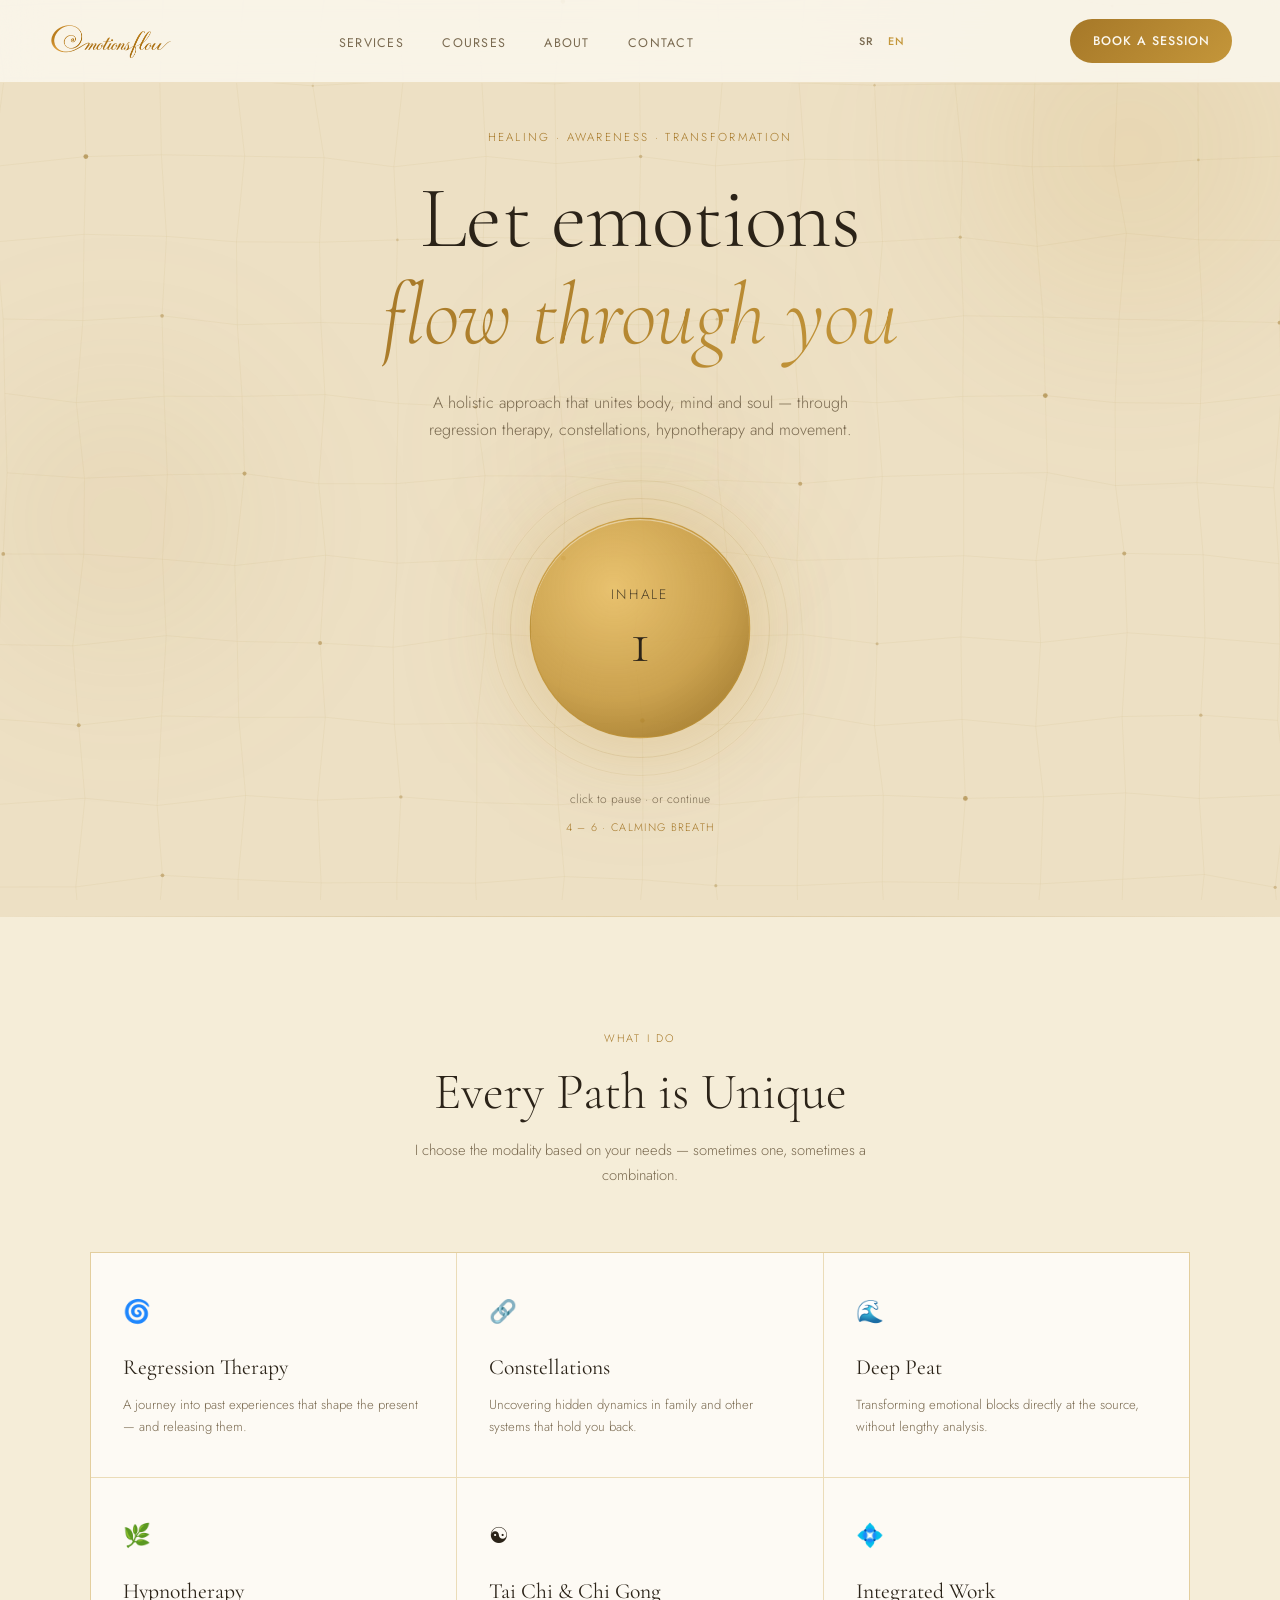
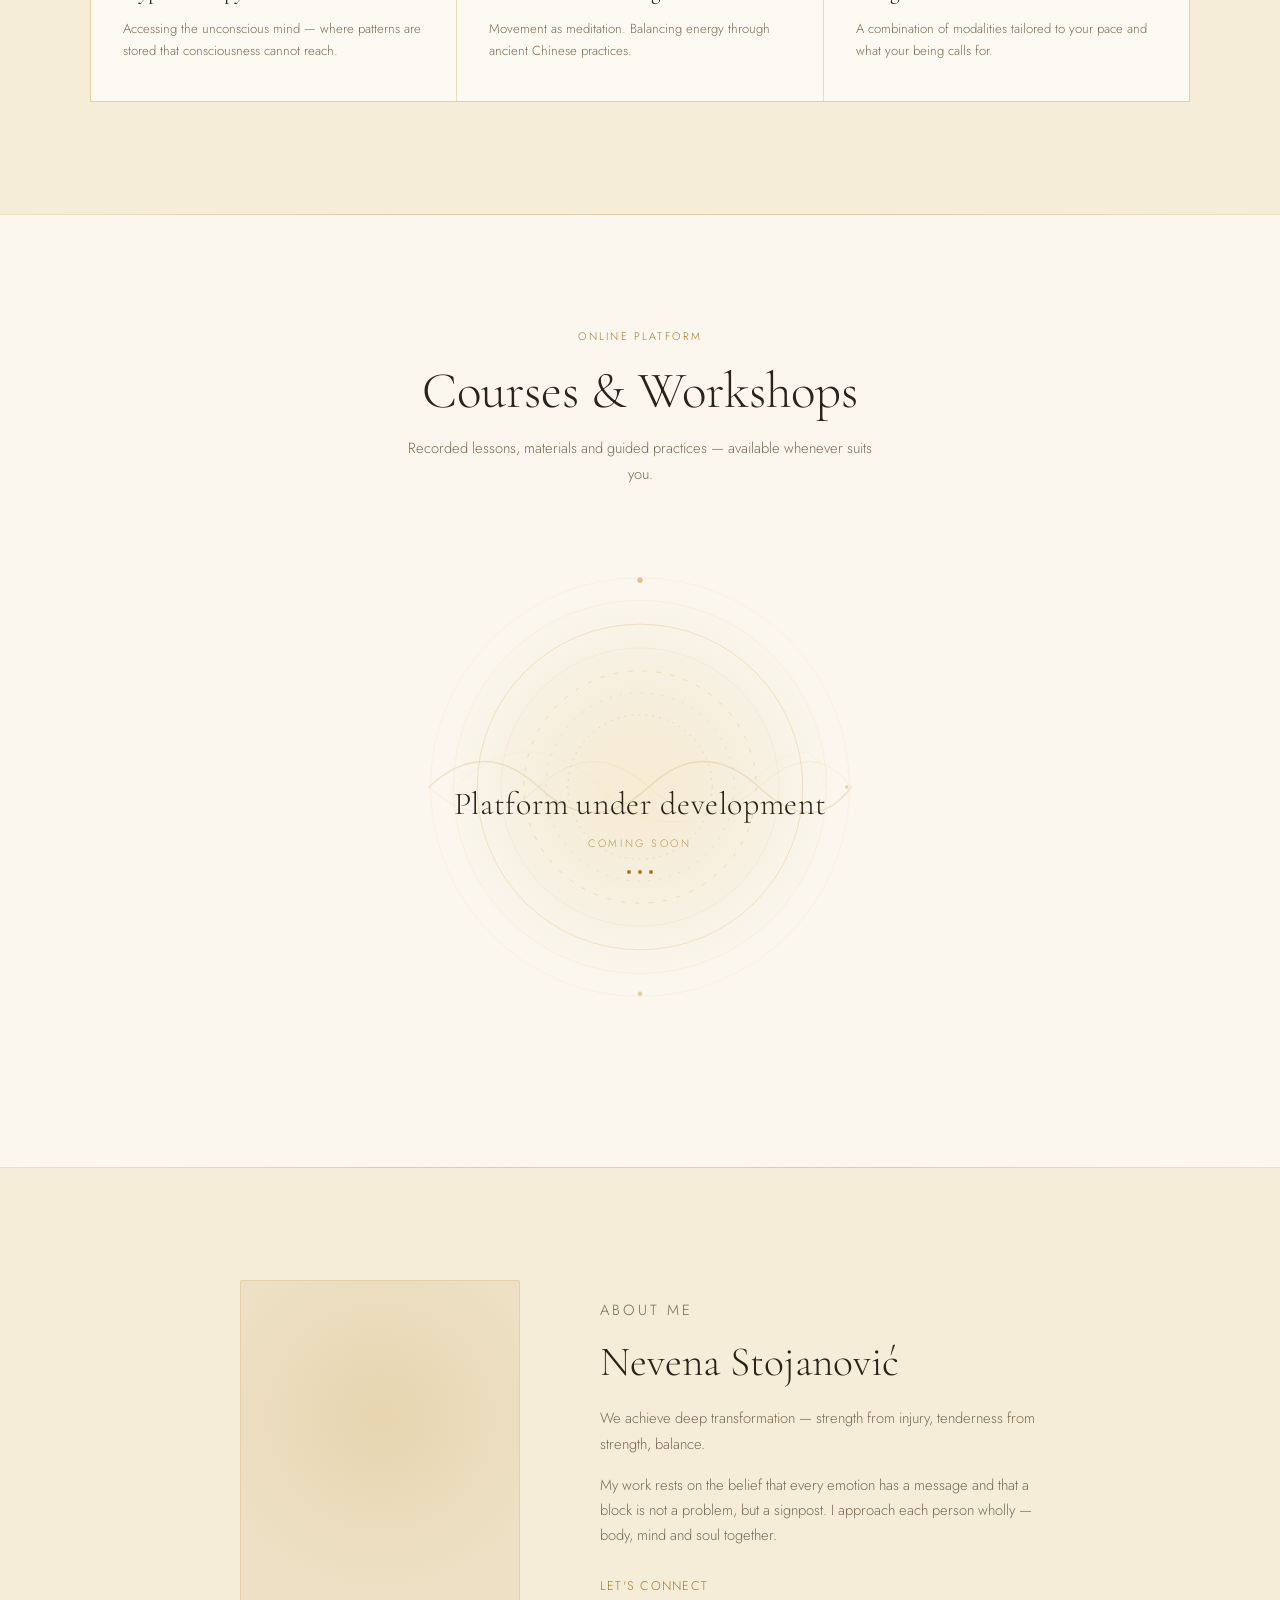
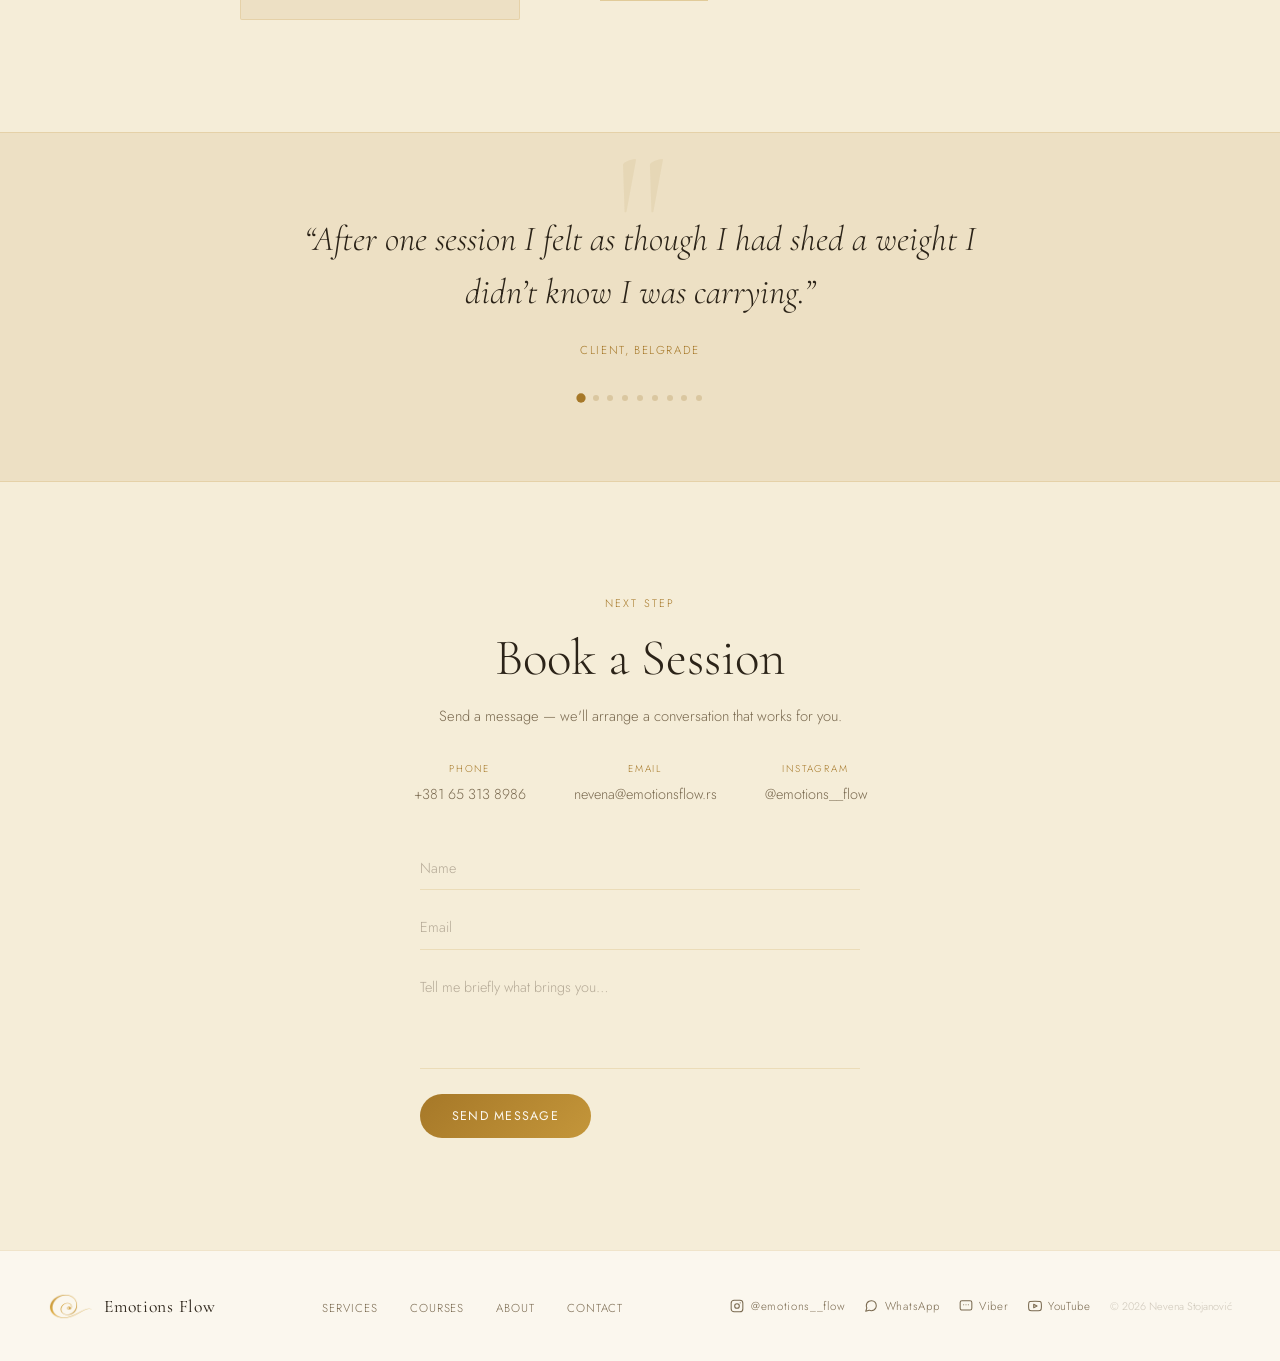
==== commit afdac96d: "Logoi, Animacija, YT SVG link footer" ====
--- a/en/index.html
+++ b/en/index.html
@@ -349,7 +349,7 @@
 <!-- FOOTER -->
 <footer>
   <div class="footer-left">
-    <svg viewBox="0 0 100 100" xmlns="http://www.w3.org/2000/svg"><use href="#spiral"/></svg>
+    <img src="../img/spiral.png" alt="" class="footer-spiral">
     <span class="footer-logo">Emotions Flow</span>
   </div>
   <ul class="footer-links">
@@ -380,6 +380,13 @@
       </svg>
       Viber
     </a>
+    <a class="footer-ig" href="https://www.youtube.com/@emotions-flow" target="_blank" rel="noopener" title="YouTube">
+      <svg width="14" height="14" viewBox="0 0 24 24" fill="none" stroke="currentColor" stroke-width="1.8" stroke-linecap="round" stroke-linejoin="round">
+        <path d="M22.54 6.42a2.78 2.78 0 0 0-1.95-1.96C18.88 4 12 4 12 4s-6.88 0-8.59.46A2.78 2.78 0 0 0 1.46 6.42 29 29 0 0 0 1 12a29 29 0 0 0 .46 5.58 2.78 2.78 0 0 0 1.95 1.96C5.12 20 12 20 12 20s6.88 0 8.59-.46a2.78 2.78 0 0 0 1.95-1.96A29 29 0 0 0 23 12a29 29 0 0 0-.46-5.58z"/>
+        <polygon points="9.75 15.02 15.5 12 9.75 8.98 9.75 15.02"/>
+      </svg>
+      YouTube
+    </a>
     <span class="footer-copy">© 2026 Nevena Stojanović</span>
   </div>
 </footer>
--- a/css/style.css
+++ b/css/style.css
@@ -102,7 +102,6 @@
   width: auto;
   display: block;
   flex-shrink: 0;
-  mix-blend-mode: multiply;
 }
 
 @media (max-width: 680px) {
@@ -792,7 +791,7 @@
   align-items: center;
   gap: 0.7rem;
 }
-.footer-left svg { width: 22px; height: 22px; }
+.footer-spiral { height: 30px; width: auto; opacity: 0.85; }
 
 .footer-logo {
   font-family: 'Cormorant Garamond', serif;
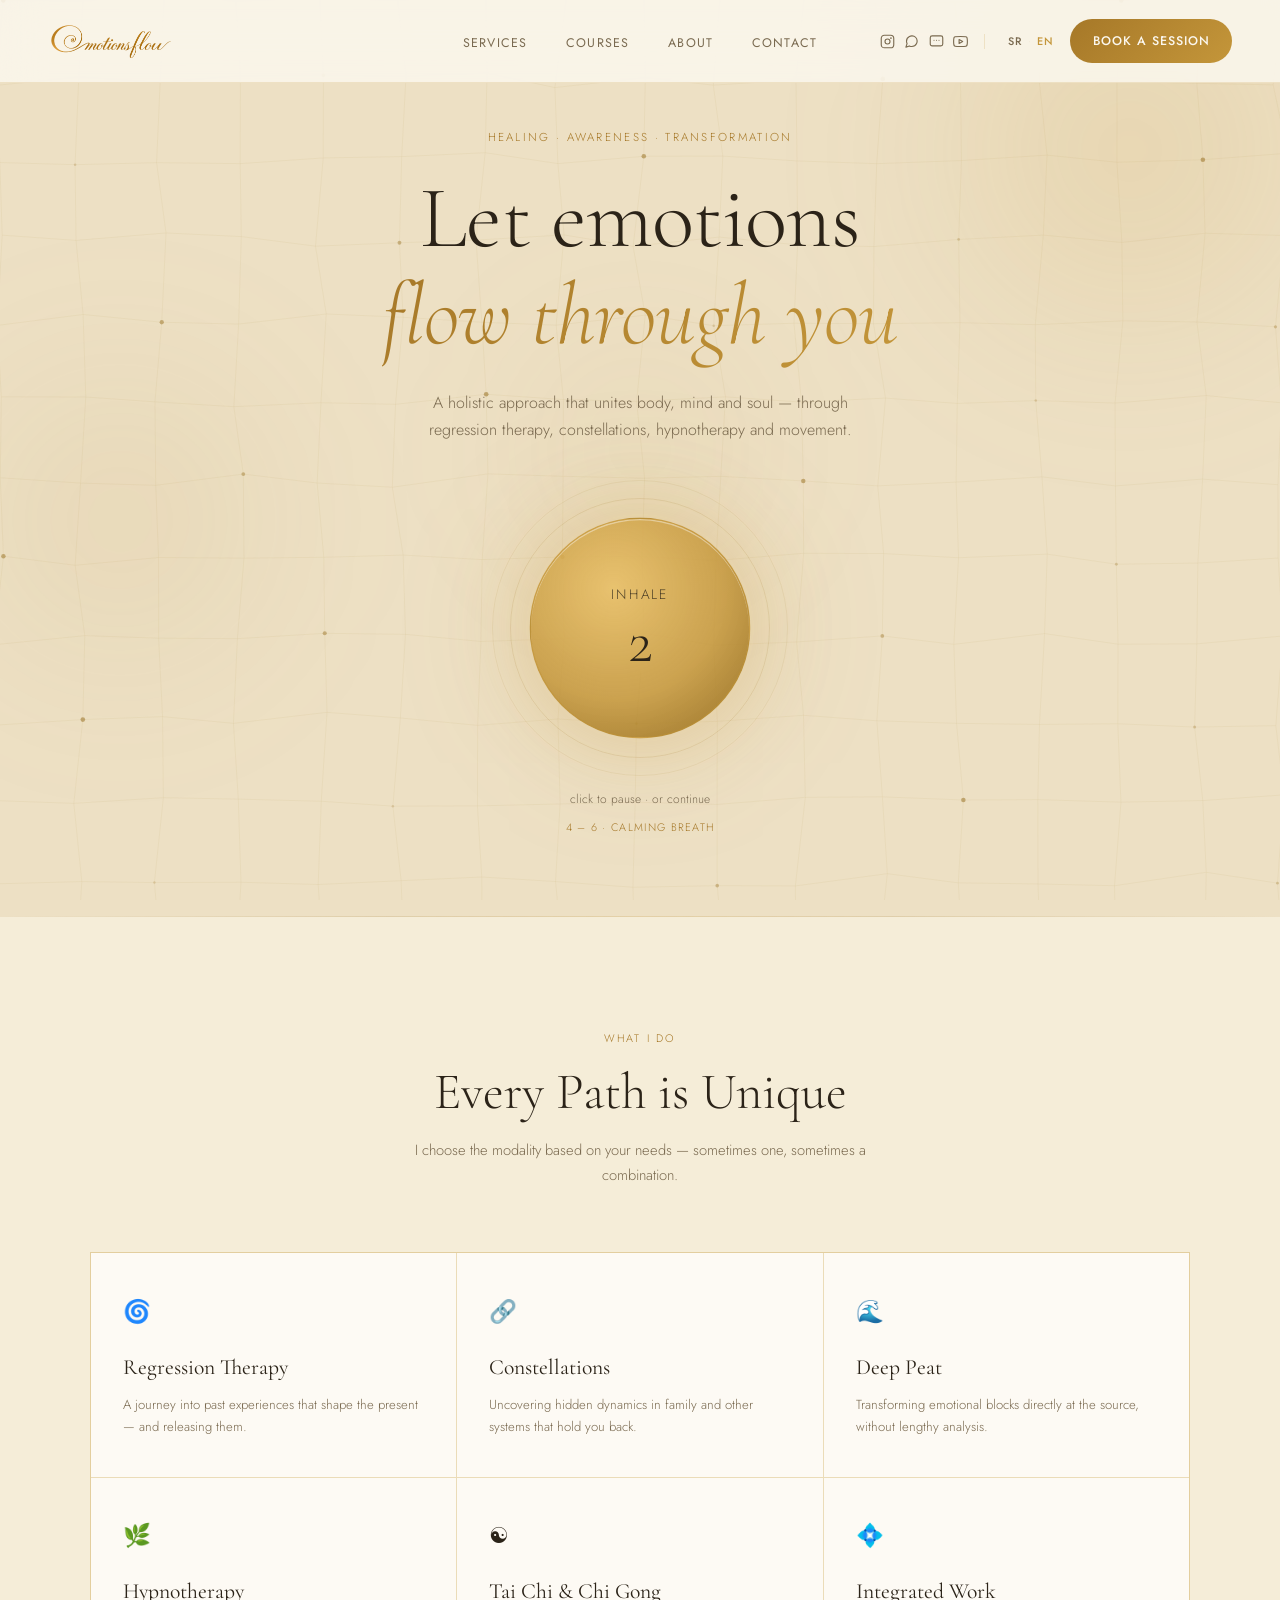
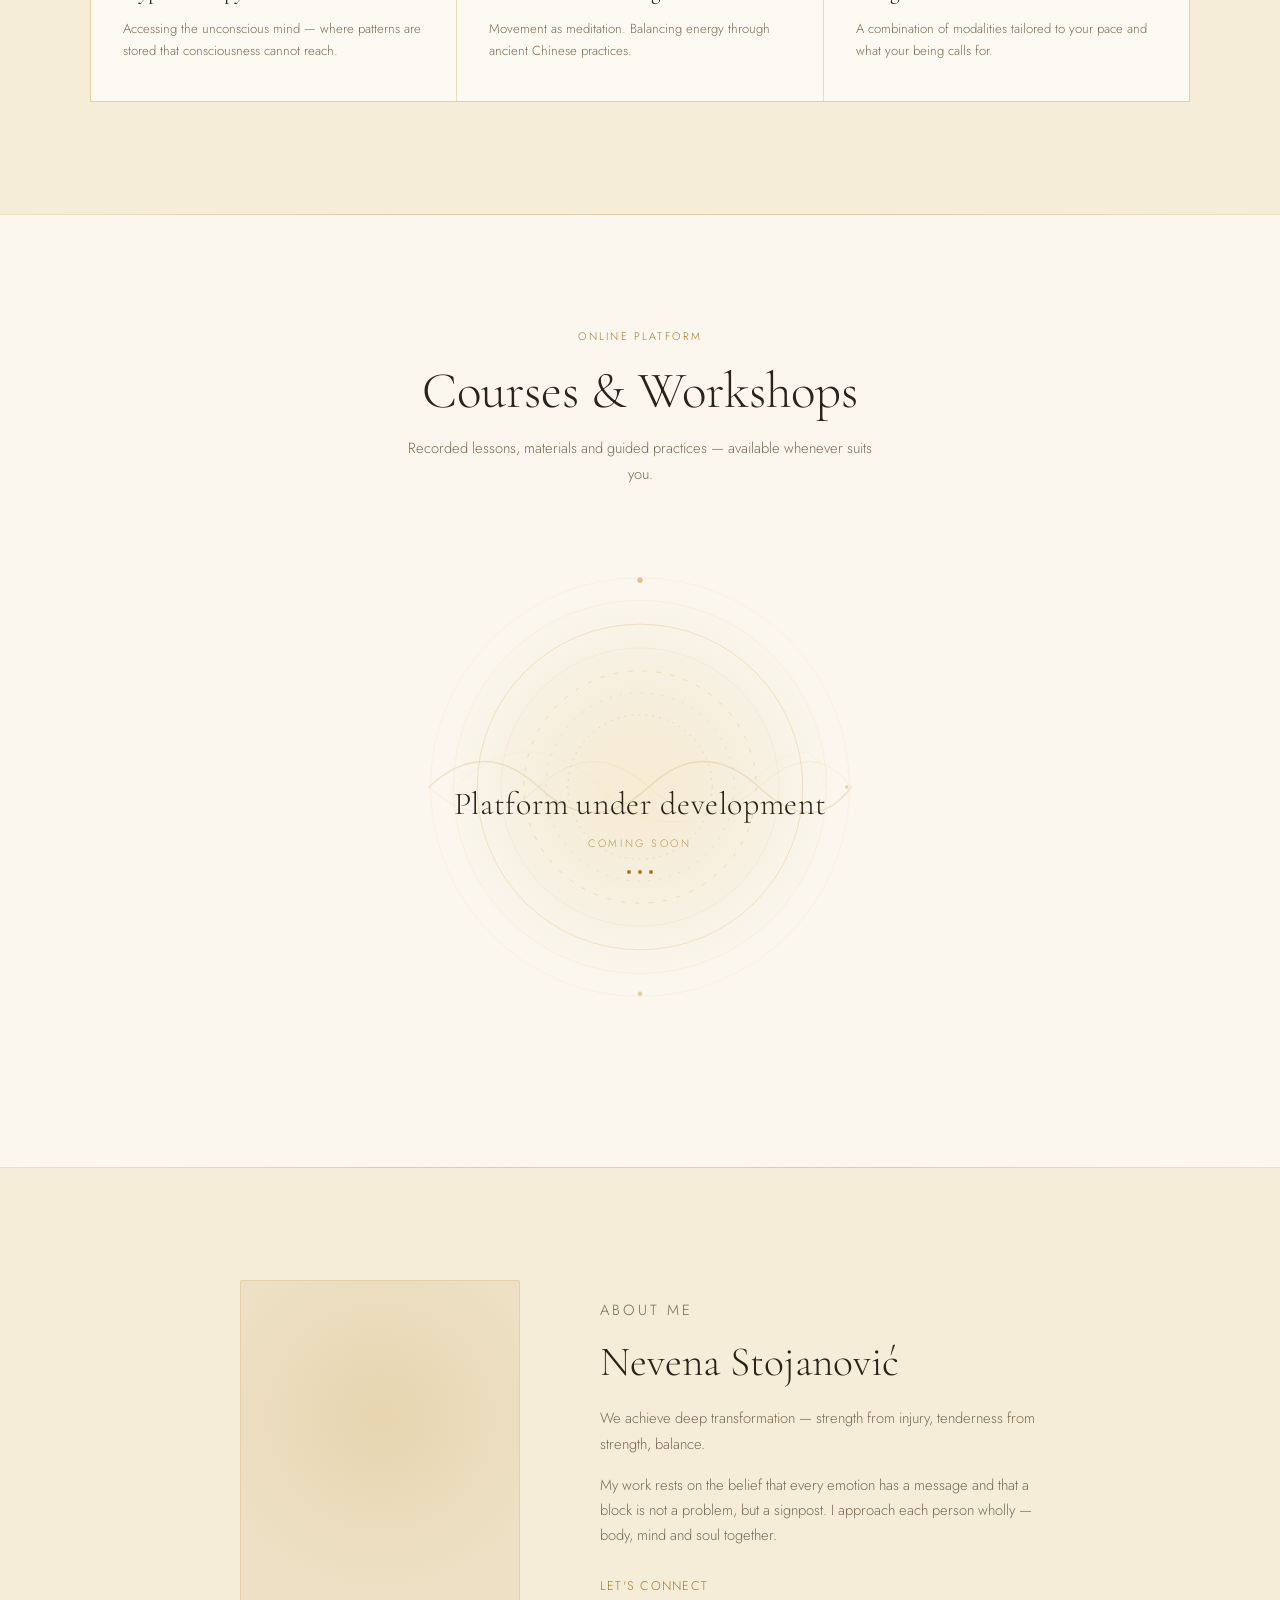
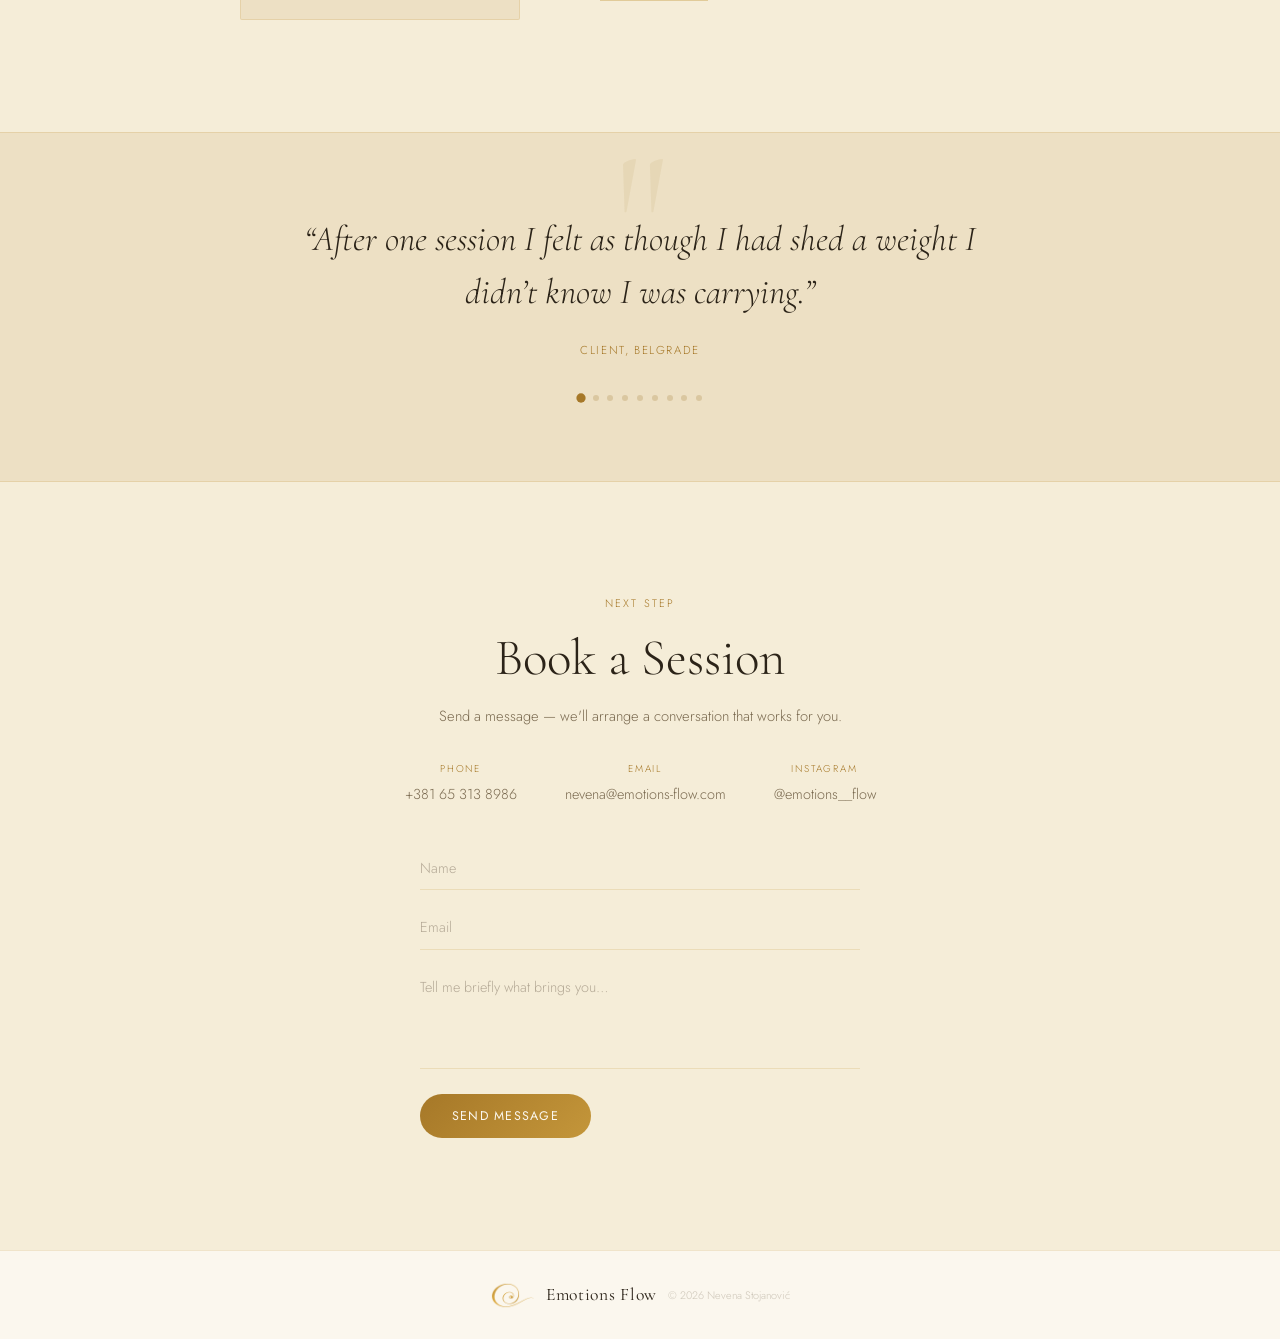
==== commit 30eab16f: "HTML+CSS 1. Navbar centred and now contains social media icons  2. Footer cleared - now only logo an" ====
--- a/en/index.html
+++ b/en/index.html
@@ -60,7 +60,7 @@
       "logo": "https://emotionsflow.rs/img/logo.webp",
       "image": "https://emotionsflow.rs/img/og-en.jpg",
       "telephone": "+381653138986",
-      "email": "nevena@emotionsflow.rs",
+      "email": "nevena@emotions-flow.com",
       "address": {
         "@type": "PostalAddress",
         "addressLocality": "Belgrade",
@@ -155,12 +155,28 @@
     <li><a href="#about">About</a></li>
     <li><a href="#contact">Contact</a></li>
   </ul>
-  <div class="lang-switch">
-    <a class="lang-btn" href="../sr/">SR</a>
-    <span class="lang-sep">·</span>
-    <span class="lang-btn is-active">EN</span>
-  </div>
-  <a class="nav-cta" href="#contact">Book a Session</a>
+  <div class="nav-right">
+    <div class="nav-socials">
+      <a class="nav-social" href="https://instagram.com/emotions__flow" target="_blank" rel="noopener" title="Instagram">
+        <svg width="15" height="15" viewBox="0 0 24 24" fill="none" stroke="currentColor" stroke-width="1.8" stroke-linecap="round" stroke-linejoin="round"><rect x="2" y="2" width="20" height="20" rx="5" ry="5"/><circle cx="12" cy="12" r="4"/><circle cx="17.5" cy="6.5" r="0.5" fill="currentColor"/></svg>
+      </a>
+      <a class="nav-social" href="https://wa.me/381653138986" target="_blank" rel="noopener" title="WhatsApp">
+        <svg width="15" height="15" viewBox="0 0 24 24" fill="none" stroke="currentColor" stroke-width="1.8" stroke-linecap="round" stroke-linejoin="round"><path d="M21 11.5a8.38 8.38 0 0 1-.9 3.8 8.5 8.5 0 0 1-7.6 4.7 8.38 8.38 0 0 1-3.8-.9L3 21l1.9-5.7a8.38 8.38 0 0 1-.9-3.8 8.5 8.5 0 0 1 4.7-7.6 8.38 8.38 0 0 1 3.8-.9h.5a8.48 8.48 0 0 1 8 8v.5z"/></svg>
+      </a>
+      <a class="nav-social" href="viber://chat?number=%2B381653138986" title="Viber">
+        <svg width="15" height="15" viewBox="0 0 24 24" fill="none" stroke="currentColor" stroke-width="1.8" stroke-linecap="round" stroke-linejoin="round"><rect x="2" y="3" width="20" height="16" rx="3" ry="3"/><path d="M8 10h.01M12 10h.01M16 10h.01"/></svg>
+      </a>
+      <a class="nav-social" href="https://www.youtube.com/@emotions-flow" target="_blank" rel="noopener" title="YouTube">
+        <svg width="15" height="15" viewBox="0 0 24 24" fill="none" stroke="currentColor" stroke-width="1.8" stroke-linecap="round" stroke-linejoin="round"><path d="M22.54 6.42a2.78 2.78 0 0 0-1.95-1.96C18.88 4 12 4 12 4s-6.88 0-8.59.46A2.78 2.78 0 0 0 1.46 6.42 29 29 0 0 0 1 12a29 29 0 0 0 .46 5.58 2.78 2.78 0 0 0 1.95 1.96C5.12 20 12 20 12 20s6.88 0 8.59-.46a2.78 2.78 0 0 0 1.95-1.96A29 29 0 0 0 23 12a29 29 0 0 0-.46-5.58z"/><polygon points="9.75 15.02 15.5 12 9.75 8.98 9.75 15.02"/></svg>
+      </a>
+    </div>
+    <div class="lang-switch">
+      <a class="lang-btn" href="../sr/">SR</a>
+      <span class="lang-sep">·</span>
+      <span class="lang-btn is-active">EN</span>
+    </div>
+    <a class="nav-cta" href="#contact">Book a Session</a>
+  </div>
   <button class="hamburger" id="hamburger" aria-label="Open menu">
     <span></span><span></span><span></span>
   </button>
@@ -331,8 +347,8 @@
     <a class="contact-info-item" href="tel:+381653138986">
       <span>Phone</span><span>+381 65 313 8986</span>
     </a>
-    <a class="contact-info-item" href="mailto:nevena@emotionsflow.rs">
-      <span>Email</span><span>nevena@emotionsflow.rs</span>
+    <a class="contact-info-item" href="mailto:nevena@emotions-flow.com">
+      <span>Email</span><span>nevena@emotions-flow.com</span>
     </a>
     <a class="contact-info-item" href="https://instagram.com/emotions__flow" target="_blank" rel="noopener">
       <span>Instagram</span><span>@emotions__flow</span>
@@ -351,42 +367,6 @@
   <div class="footer-left">
     <img src="../img/spiral.png" alt="" class="footer-spiral">
     <span class="footer-logo">Emotions Flow</span>
-  </div>
-  <ul class="footer-links">
-    <li><a href="#services">Services</a></li>
-    <li><a href="#courses">Courses</a></li>
-    <li><a href="#about">About</a></li>
-    <li><a href="#contact">Contact</a></li>
-  </ul>
-  <div class="footer-right">
-    <a class="footer-ig" href="https://instagram.com/emotions__flow" target="_blank" rel="noopener" title="Instagram">
-      <svg width="14" height="14" viewBox="0 0 24 24" fill="none" stroke="currentColor" stroke-width="1.8" stroke-linecap="round" stroke-linejoin="round">
-        <rect x="2" y="2" width="20" height="20" rx="5" ry="5"/>
-        <circle cx="12" cy="12" r="4"/>
-        <circle cx="17.5" cy="6.5" r="1" fill="currentColor" stroke="none"/>
-      </svg>
-      @emotions__flow
-    </a>
-    <a class="footer-ig" href="https://wa.me/381653138986" target="_blank" rel="noopener" title="WhatsApp">
-      <svg width="14" height="14" viewBox="0 0 24 24" fill="none" stroke="currentColor" stroke-width="1.8" stroke-linecap="round" stroke-linejoin="round">
-        <path d="M21 11.5a8.38 8.38 0 0 1-.9 3.8 8.5 8.5 0 0 1-7.6 4.7 8.38 8.38 0 0 1-3.8-.9L3 21l1.9-5.7a8.38 8.38 0 0 1-.9-3.8 8.5 8.5 0 0 1 4.7-7.6 8.38 8.38 0 0 1 3.8-.9h.5a8.48 8.48 0 0 1 8 8v.5z"/>
-      </svg>
-      WhatsApp
-    </a>
-    <a class="footer-ig" href="viber://chat?number=%2B381653138986" title="Viber">
-      <svg width="14" height="14" viewBox="0 0 24 24" fill="none" stroke="currentColor" stroke-width="1.8" stroke-linecap="round" stroke-linejoin="round">
-        <rect x="2" y="3" width="20" height="16" rx="3" ry="3"/>
-        <path d="M8 10h.01M12 10h.01M16 10h.01"/>
-      </svg>
-      Viber
-    </a>
-    <a class="footer-ig" href="https://www.youtube.com/@emotions-flow" target="_blank" rel="noopener" title="YouTube">
-      <svg width="14" height="14" viewBox="0 0 24 24" fill="none" stroke="currentColor" stroke-width="1.8" stroke-linecap="round" stroke-linejoin="round">
-        <path d="M22.54 6.42a2.78 2.78 0 0 0-1.95-1.96C18.88 4 12 4 12 4s-6.88 0-8.59.46A2.78 2.78 0 0 0 1.46 6.42 29 29 0 0 0 1 12a29 29 0 0 0 .46 5.58 2.78 2.78 0 0 0 1.95 1.96C5.12 20 12 20 12 20s6.88 0 8.59-.46a2.78 2.78 0 0 0 1.95-1.96A29 29 0 0 0 23 12a29 29 0 0 0-.46-5.58z"/>
-        <polygon points="9.75 15.02 15.5 12 9.75 8.98 9.75 15.02"/>
-      </svg>
-      YouTube
-    </a>
     <span class="footer-copy">© 2026 Nevena Stojanović</span>
   </div>
 </footer>
--- a/css/style.css
+++ b/css/style.css
@@ -112,6 +112,9 @@
   display: flex;
   gap: 2.4rem;
   list-style: none;
+  position: absolute;
+  left: 50%;
+  transform: translateX(-50%);
 }
 
 .nav-links a {
@@ -144,6 +147,27 @@
   transition: opacity 0.35s cubic-bezier(0.4, 0, 0.2, 1), transform 0.35s cubic-bezier(0.4, 0, 0.2, 1);
 }
 .nav-cta:hover { opacity: 0.85; transform: translateY(-1px); }
+
+.nav-right {
+  display: flex;
+  align-items: center;
+  gap: 1rem;
+}
+.nav-socials {
+  display: flex;
+  align-items: center;
+  gap: 0.6rem;
+  margin-right: 0.4rem;
+  padding-right: 1rem;
+  border-right: 1px solid var(--border);
+}
+.nav-social {
+  display: flex;
+  align-items: center;
+  color: var(--muted);
+  transition: color 0.25s ease;
+}
+.nav-social:hover { color: var(--gold2); }
 
 /* ── LANG SWITCH ── */
 .lang-switch {
@@ -774,10 +798,10 @@
 
 /* ── FOOTER ── */
 footer {
-  padding: 2.5rem 3rem;
-  display: flex;
-  align-items: center;
-  justify-content: space-between;
+  padding: 1.8rem 3rem;
+  display: flex;
+  align-items: center;
+  justify-content: center;
   flex-wrap: wrap;
   gap: 1rem;
   background: var(--bg);
@@ -894,7 +918,7 @@
 
 @media (max-width: 680px) {
   nav { padding: 1rem 1.2rem; }
-  .nav-links, .nav-cta, .lang-switch { display: none; }
+  .nav-links, .nav-right { display: none; }
   .hamburger {
     display: flex;
     flex-direction: column;
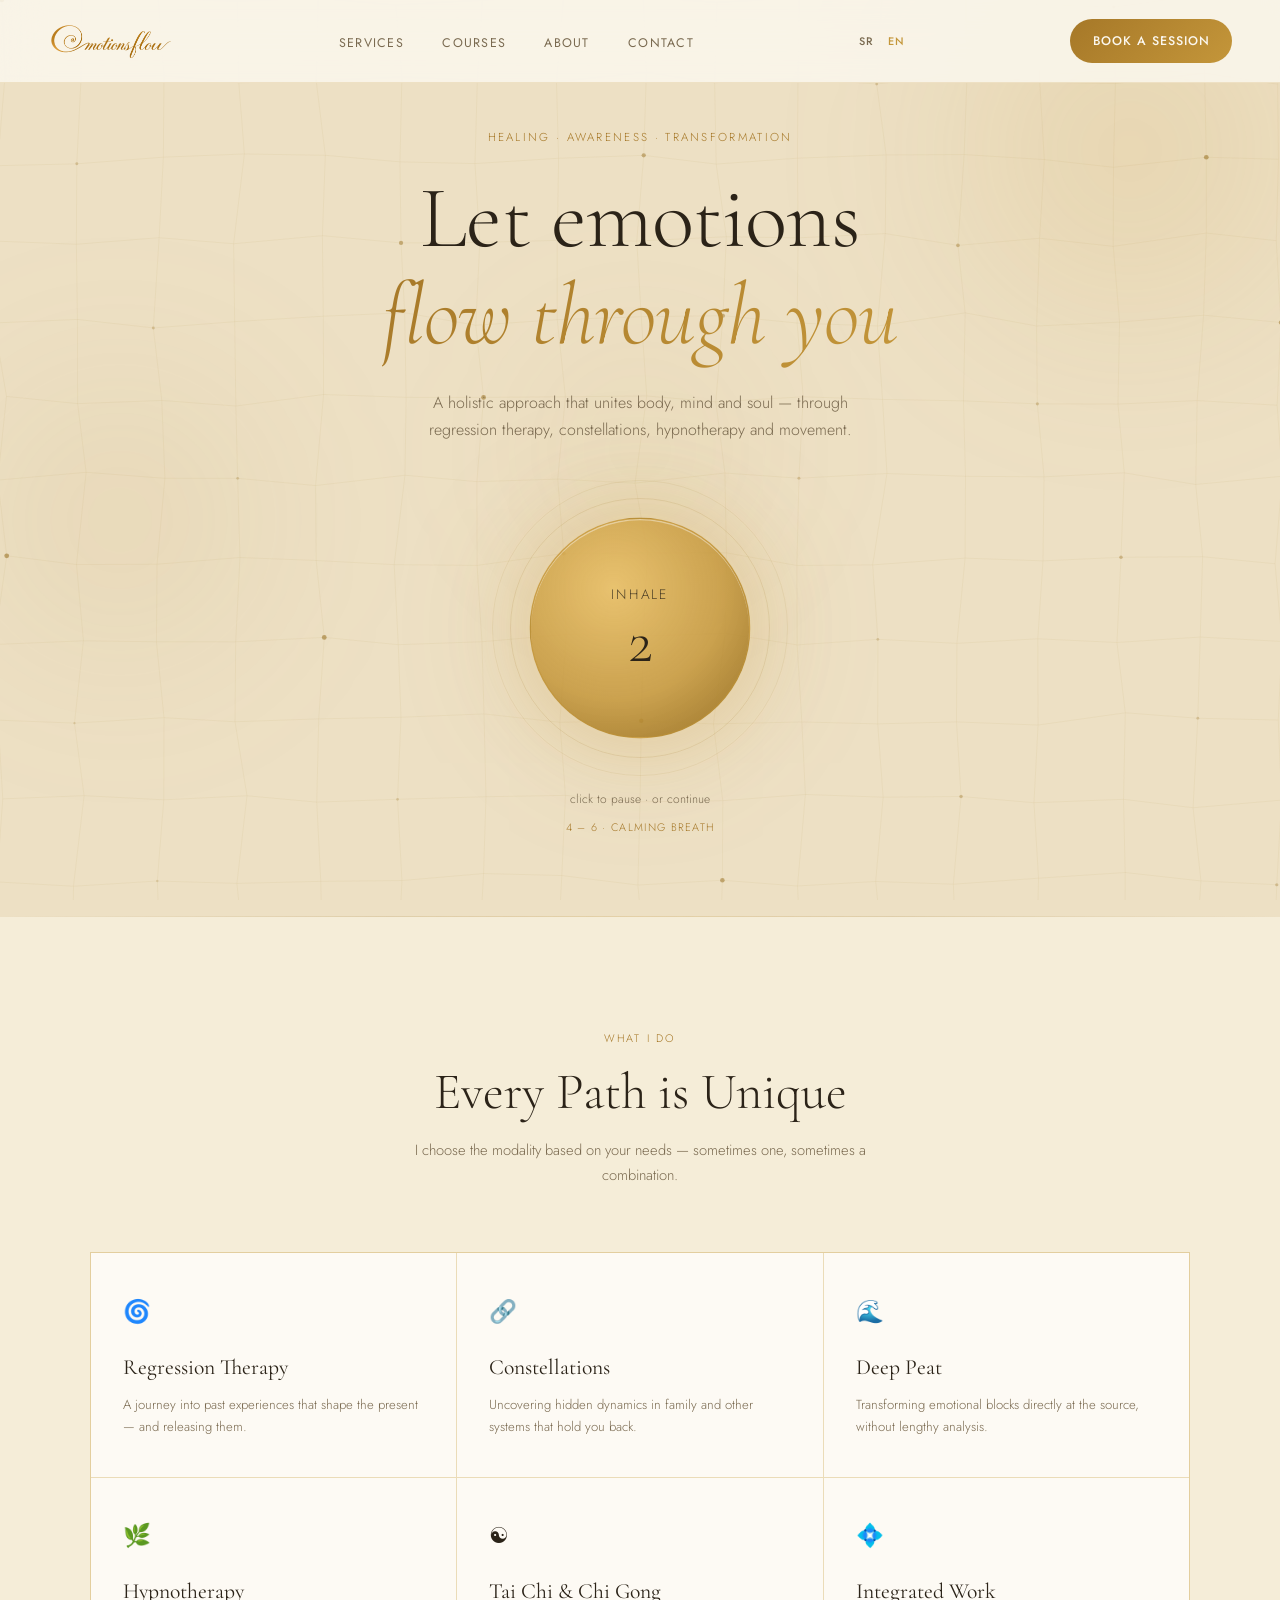
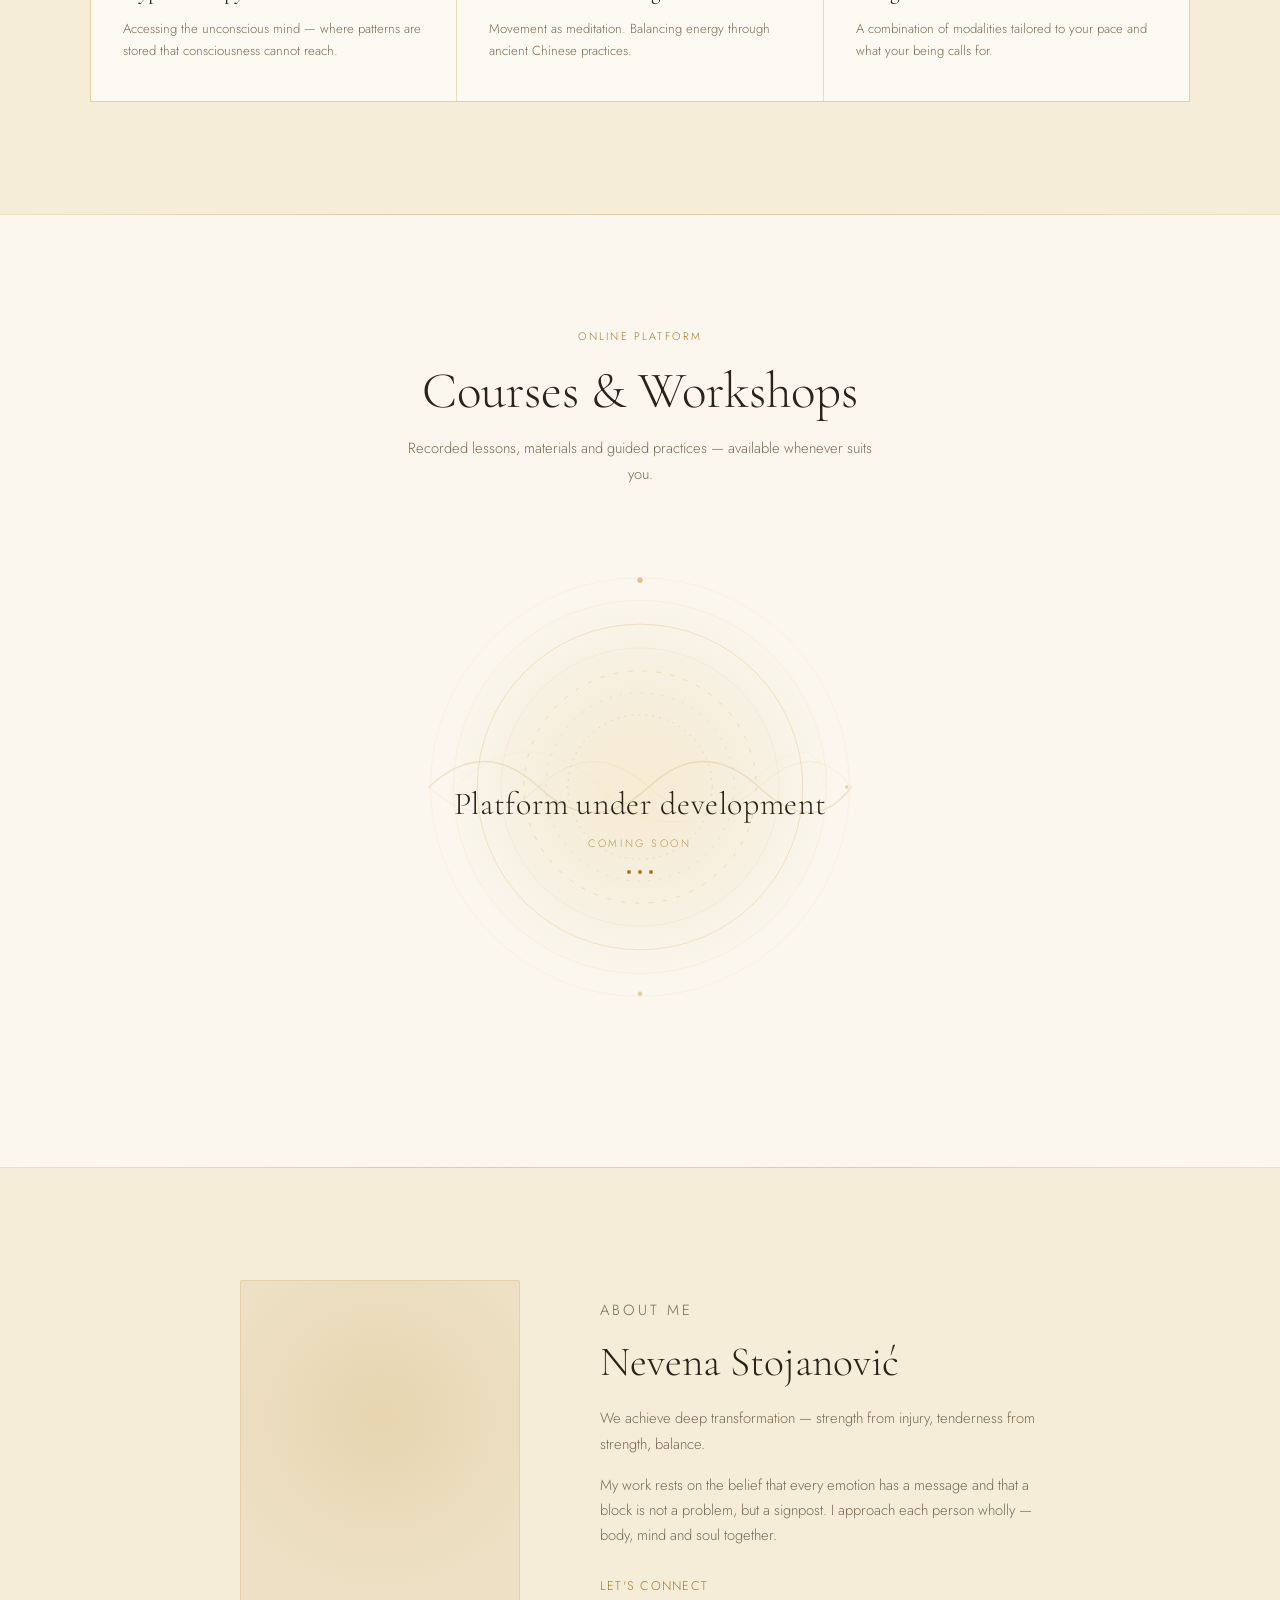
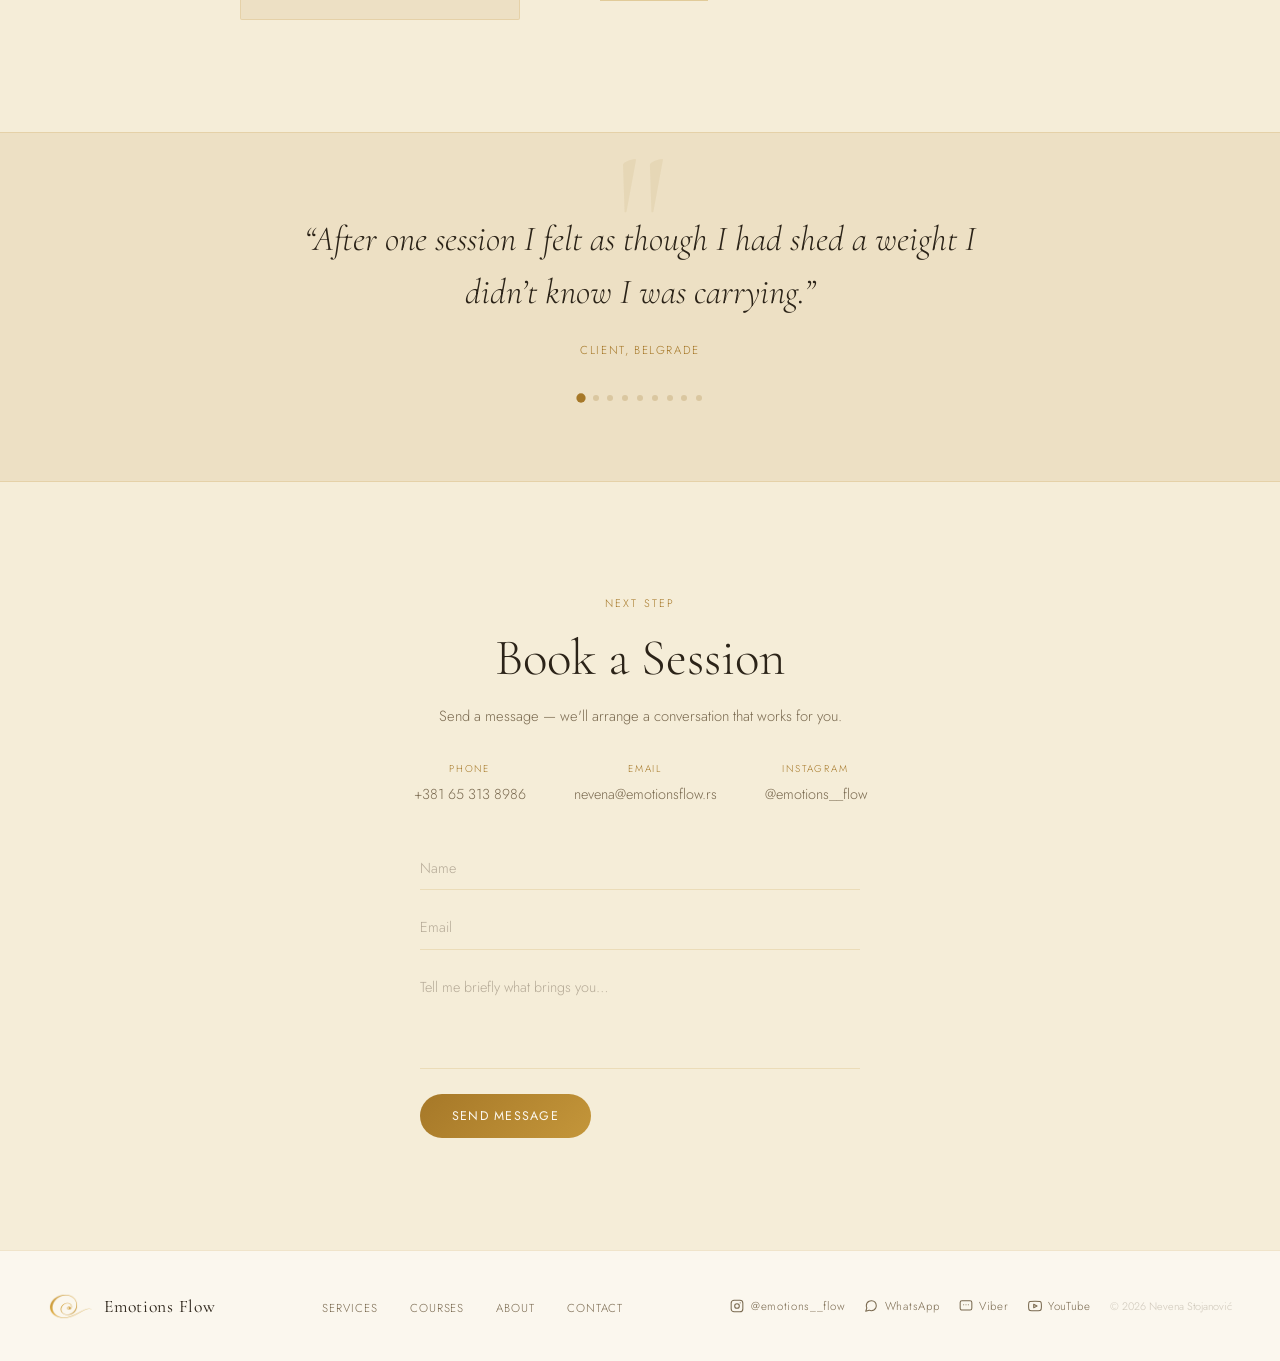
==== commit a7988e66: "Revert "HTML+CSS" This reverts commit 30eab16fb5e9874f840a9a4fadb876de84061b62." ====
--- a/en/index.html
+++ b/en/index.html
@@ -60,7 +60,7 @@
       "logo": "https://emotionsflow.rs/img/logo.webp",
       "image": "https://emotionsflow.rs/img/og-en.jpg",
       "telephone": "+381653138986",
-      "email": "nevena@emotions-flow.com",
+      "email": "nevena@emotionsflow.rs",
       "address": {
         "@type": "PostalAddress",
         "addressLocality": "Belgrade",
@@ -155,28 +155,12 @@
     <li><a href="#about">About</a></li>
     <li><a href="#contact">Contact</a></li>
   </ul>
-  <div class="nav-right">
-    <div class="nav-socials">
-      <a class="nav-social" href="https://instagram.com/emotions__flow" target="_blank" rel="noopener" title="Instagram">
-        <svg width="15" height="15" viewBox="0 0 24 24" fill="none" stroke="currentColor" stroke-width="1.8" stroke-linecap="round" stroke-linejoin="round"><rect x="2" y="2" width="20" height="20" rx="5" ry="5"/><circle cx="12" cy="12" r="4"/><circle cx="17.5" cy="6.5" r="0.5" fill="currentColor"/></svg>
-      </a>
-      <a class="nav-social" href="https://wa.me/381653138986" target="_blank" rel="noopener" title="WhatsApp">
-        <svg width="15" height="15" viewBox="0 0 24 24" fill="none" stroke="currentColor" stroke-width="1.8" stroke-linecap="round" stroke-linejoin="round"><path d="M21 11.5a8.38 8.38 0 0 1-.9 3.8 8.5 8.5 0 0 1-7.6 4.7 8.38 8.38 0 0 1-3.8-.9L3 21l1.9-5.7a8.38 8.38 0 0 1-.9-3.8 8.5 8.5 0 0 1 4.7-7.6 8.38 8.38 0 0 1 3.8-.9h.5a8.48 8.48 0 0 1 8 8v.5z"/></svg>
-      </a>
-      <a class="nav-social" href="viber://chat?number=%2B381653138986" title="Viber">
-        <svg width="15" height="15" viewBox="0 0 24 24" fill="none" stroke="currentColor" stroke-width="1.8" stroke-linecap="round" stroke-linejoin="round"><rect x="2" y="3" width="20" height="16" rx="3" ry="3"/><path d="M8 10h.01M12 10h.01M16 10h.01"/></svg>
-      </a>
-      <a class="nav-social" href="https://www.youtube.com/@emotions-flow" target="_blank" rel="noopener" title="YouTube">
-        <svg width="15" height="15" viewBox="0 0 24 24" fill="none" stroke="currentColor" stroke-width="1.8" stroke-linecap="round" stroke-linejoin="round"><path d="M22.54 6.42a2.78 2.78 0 0 0-1.95-1.96C18.88 4 12 4 12 4s-6.88 0-8.59.46A2.78 2.78 0 0 0 1.46 6.42 29 29 0 0 0 1 12a29 29 0 0 0 .46 5.58 2.78 2.78 0 0 0 1.95 1.96C5.12 20 12 20 12 20s6.88 0 8.59-.46a2.78 2.78 0 0 0 1.95-1.96A29 29 0 0 0 23 12a29 29 0 0 0-.46-5.58z"/><polygon points="9.75 15.02 15.5 12 9.75 8.98 9.75 15.02"/></svg>
-      </a>
-    </div>
-    <div class="lang-switch">
-      <a class="lang-btn" href="../sr/">SR</a>
-      <span class="lang-sep">·</span>
-      <span class="lang-btn is-active">EN</span>
-    </div>
-    <a class="nav-cta" href="#contact">Book a Session</a>
-  </div>
+  <div class="lang-switch">
+    <a class="lang-btn" href="../sr/">SR</a>
+    <span class="lang-sep">·</span>
+    <span class="lang-btn is-active">EN</span>
+  </div>
+  <a class="nav-cta" href="#contact">Book a Session</a>
   <button class="hamburger" id="hamburger" aria-label="Open menu">
     <span></span><span></span><span></span>
   </button>
@@ -347,8 +331,8 @@
     <a class="contact-info-item" href="tel:+381653138986">
       <span>Phone</span><span>+381 65 313 8986</span>
     </a>
-    <a class="contact-info-item" href="mailto:nevena@emotions-flow.com">
-      <span>Email</span><span>nevena@emotions-flow.com</span>
+    <a class="contact-info-item" href="mailto:nevena@emotionsflow.rs">
+      <span>Email</span><span>nevena@emotionsflow.rs</span>
     </a>
     <a class="contact-info-item" href="https://instagram.com/emotions__flow" target="_blank" rel="noopener">
       <span>Instagram</span><span>@emotions__flow</span>
@@ -367,6 +351,42 @@
   <div class="footer-left">
     <img src="../img/spiral.png" alt="" class="footer-spiral">
     <span class="footer-logo">Emotions Flow</span>
+  </div>
+  <ul class="footer-links">
+    <li><a href="#services">Services</a></li>
+    <li><a href="#courses">Courses</a></li>
+    <li><a href="#about">About</a></li>
+    <li><a href="#contact">Contact</a></li>
+  </ul>
+  <div class="footer-right">
+    <a class="footer-ig" href="https://instagram.com/emotions__flow" target="_blank" rel="noopener" title="Instagram">
+      <svg width="14" height="14" viewBox="0 0 24 24" fill="none" stroke="currentColor" stroke-width="1.8" stroke-linecap="round" stroke-linejoin="round">
+        <rect x="2" y="2" width="20" height="20" rx="5" ry="5"/>
+        <circle cx="12" cy="12" r="4"/>
+        <circle cx="17.5" cy="6.5" r="1" fill="currentColor" stroke="none"/>
+      </svg>
+      @emotions__flow
+    </a>
+    <a class="footer-ig" href="https://wa.me/381653138986" target="_blank" rel="noopener" title="WhatsApp">
+      <svg width="14" height="14" viewBox="0 0 24 24" fill="none" stroke="currentColor" stroke-width="1.8" stroke-linecap="round" stroke-linejoin="round">
+        <path d="M21 11.5a8.38 8.38 0 0 1-.9 3.8 8.5 8.5 0 0 1-7.6 4.7 8.38 8.38 0 0 1-3.8-.9L3 21l1.9-5.7a8.38 8.38 0 0 1-.9-3.8 8.5 8.5 0 0 1 4.7-7.6 8.38 8.38 0 0 1 3.8-.9h.5a8.48 8.48 0 0 1 8 8v.5z"/>
+      </svg>
+      WhatsApp
+    </a>
+    <a class="footer-ig" href="viber://chat?number=%2B381653138986" title="Viber">
+      <svg width="14" height="14" viewBox="0 0 24 24" fill="none" stroke="currentColor" stroke-width="1.8" stroke-linecap="round" stroke-linejoin="round">
+        <rect x="2" y="3" width="20" height="16" rx="3" ry="3"/>
+        <path d="M8 10h.01M12 10h.01M16 10h.01"/>
+      </svg>
+      Viber
+    </a>
+    <a class="footer-ig" href="https://www.youtube.com/@emotions-flow" target="_blank" rel="noopener" title="YouTube">
+      <svg width="14" height="14" viewBox="0 0 24 24" fill="none" stroke="currentColor" stroke-width="1.8" stroke-linecap="round" stroke-linejoin="round">
+        <path d="M22.54 6.42a2.78 2.78 0 0 0-1.95-1.96C18.88 4 12 4 12 4s-6.88 0-8.59.46A2.78 2.78 0 0 0 1.46 6.42 29 29 0 0 0 1 12a29 29 0 0 0 .46 5.58 2.78 2.78 0 0 0 1.95 1.96C5.12 20 12 20 12 20s6.88 0 8.59-.46a2.78 2.78 0 0 0 1.95-1.96A29 29 0 0 0 23 12a29 29 0 0 0-.46-5.58z"/>
+        <polygon points="9.75 15.02 15.5 12 9.75 8.98 9.75 15.02"/>
+      </svg>
+      YouTube
+    </a>
     <span class="footer-copy">© 2026 Nevena Stojanović</span>
   </div>
 </footer>
--- a/css/style.css
+++ b/css/style.css
@@ -112,9 +112,6 @@
   display: flex;
   gap: 2.4rem;
   list-style: none;
-  position: absolute;
-  left: 50%;
-  transform: translateX(-50%);
 }
 
 .nav-links a {
@@ -147,27 +144,6 @@
   transition: opacity 0.35s cubic-bezier(0.4, 0, 0.2, 1), transform 0.35s cubic-bezier(0.4, 0, 0.2, 1);
 }
 .nav-cta:hover { opacity: 0.85; transform: translateY(-1px); }
-
-.nav-right {
-  display: flex;
-  align-items: center;
-  gap: 1rem;
-}
-.nav-socials {
-  display: flex;
-  align-items: center;
-  gap: 0.6rem;
-  margin-right: 0.4rem;
-  padding-right: 1rem;
-  border-right: 1px solid var(--border);
-}
-.nav-social {
-  display: flex;
-  align-items: center;
-  color: var(--muted);
-  transition: color 0.25s ease;
-}
-.nav-social:hover { color: var(--gold2); }
 
 /* ── LANG SWITCH ── */
 .lang-switch {
@@ -798,10 +774,10 @@
 
 /* ── FOOTER ── */
 footer {
-  padding: 1.8rem 3rem;
-  display: flex;
-  align-items: center;
-  justify-content: center;
+  padding: 2.5rem 3rem;
+  display: flex;
+  align-items: center;
+  justify-content: space-between;
   flex-wrap: wrap;
   gap: 1rem;
   background: var(--bg);
@@ -918,7 +894,7 @@
 
 @media (max-width: 680px) {
   nav { padding: 1rem 1.2rem; }
-  .nav-links, .nav-right { display: none; }
+  .nav-links, .nav-cta, .lang-switch { display: none; }
   .hamburger {
     display: flex;
     flex-direction: column;
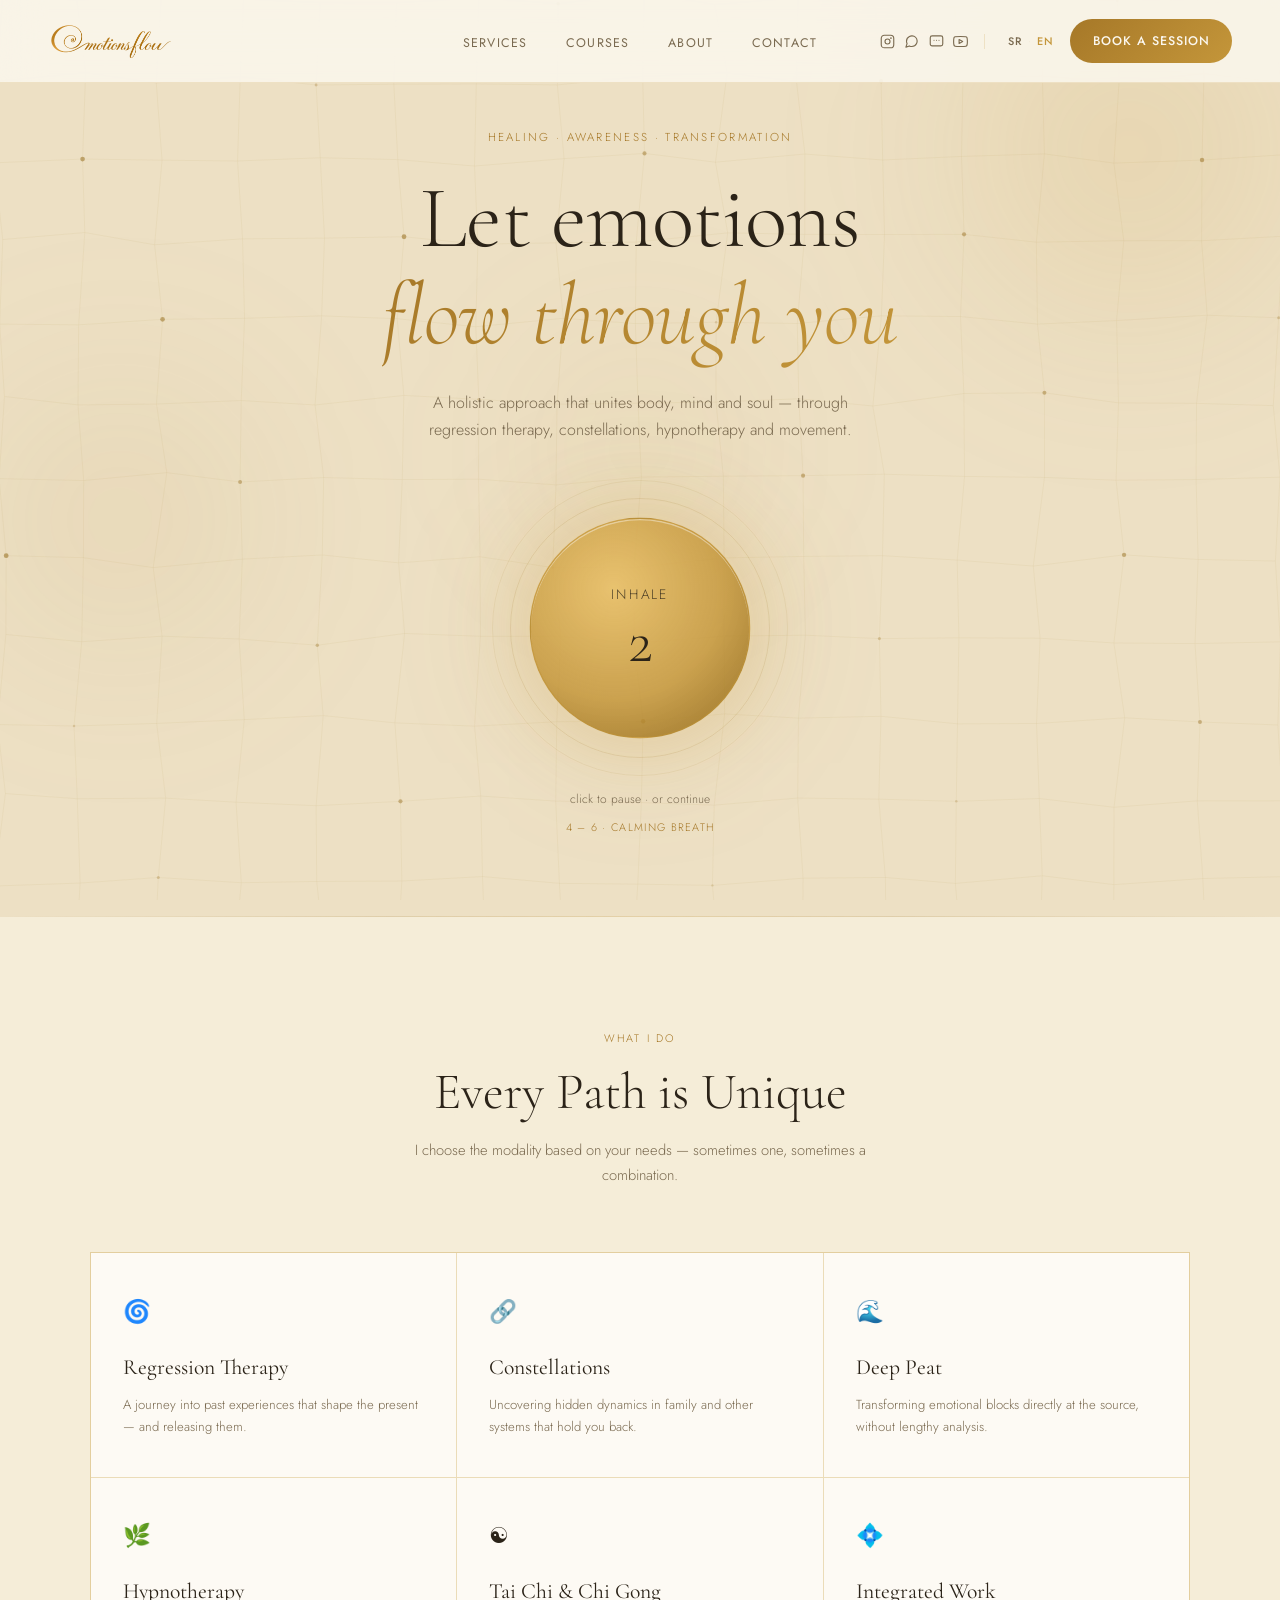
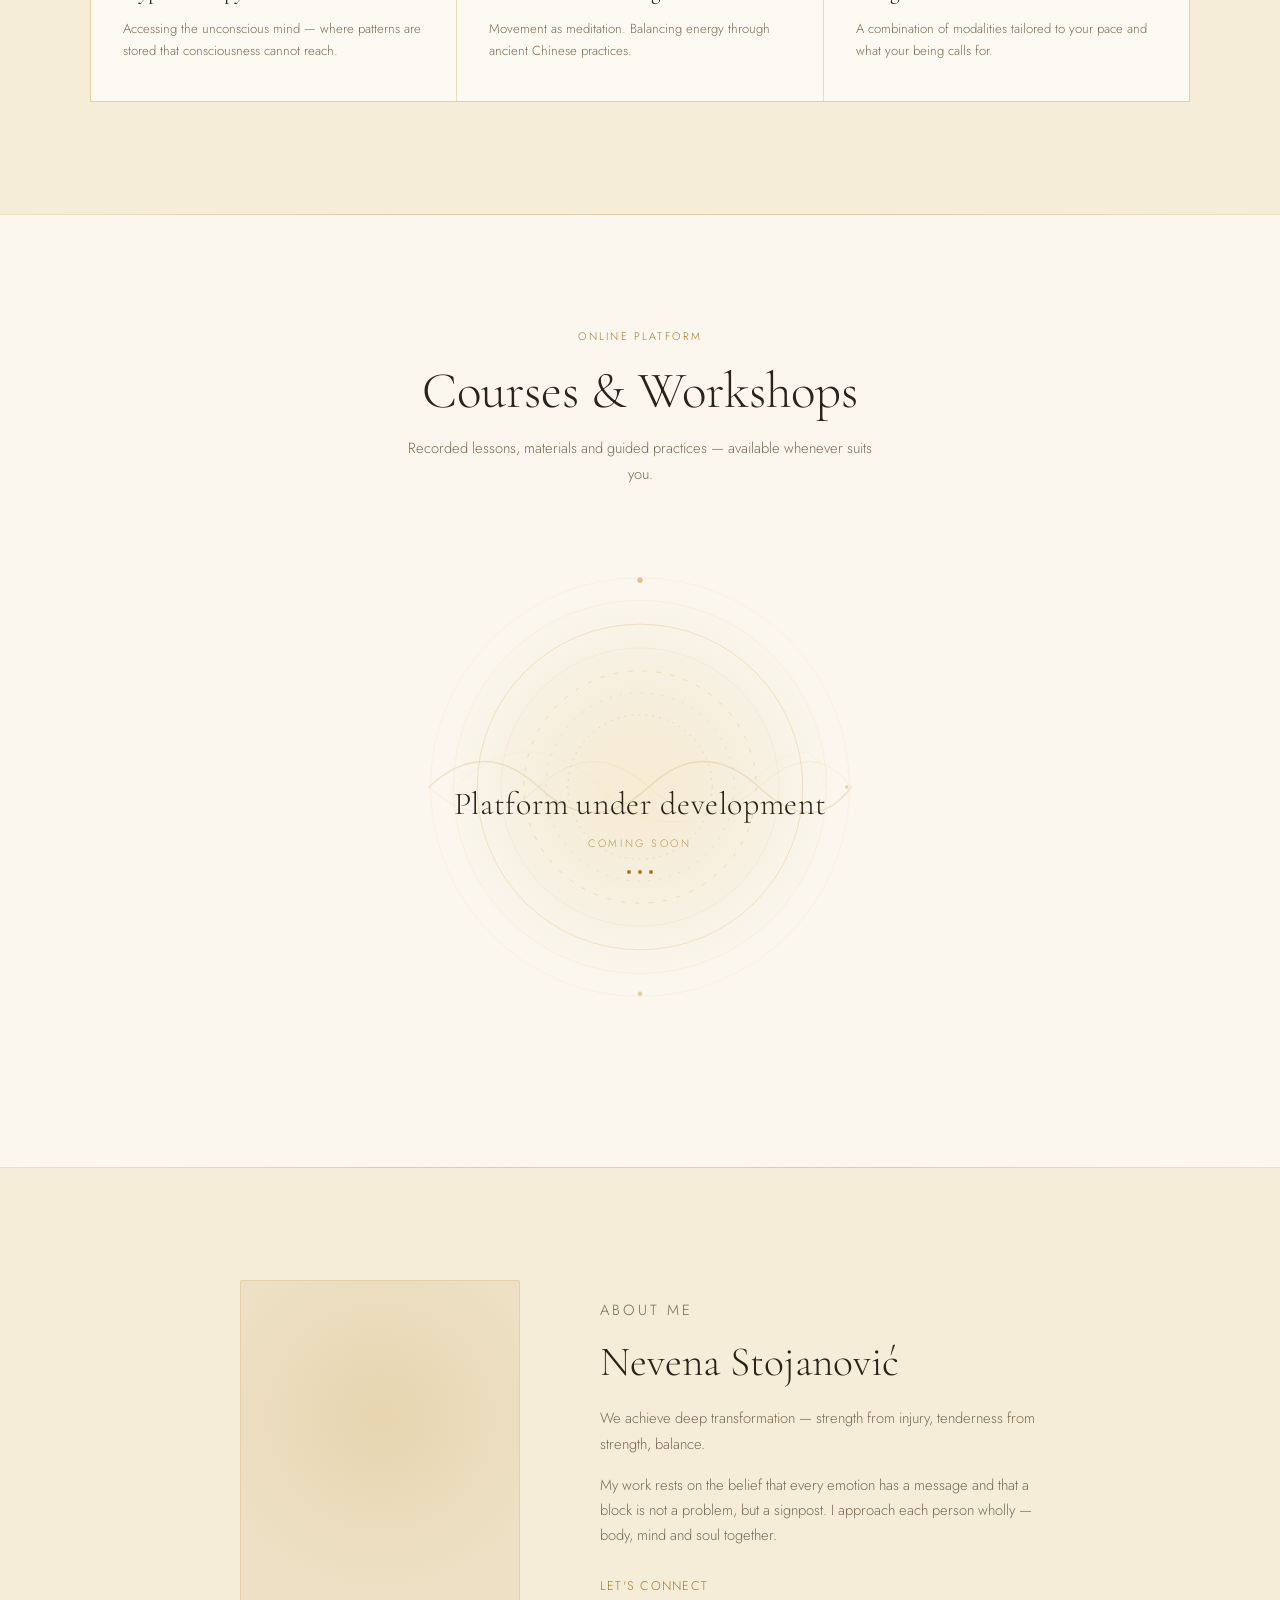
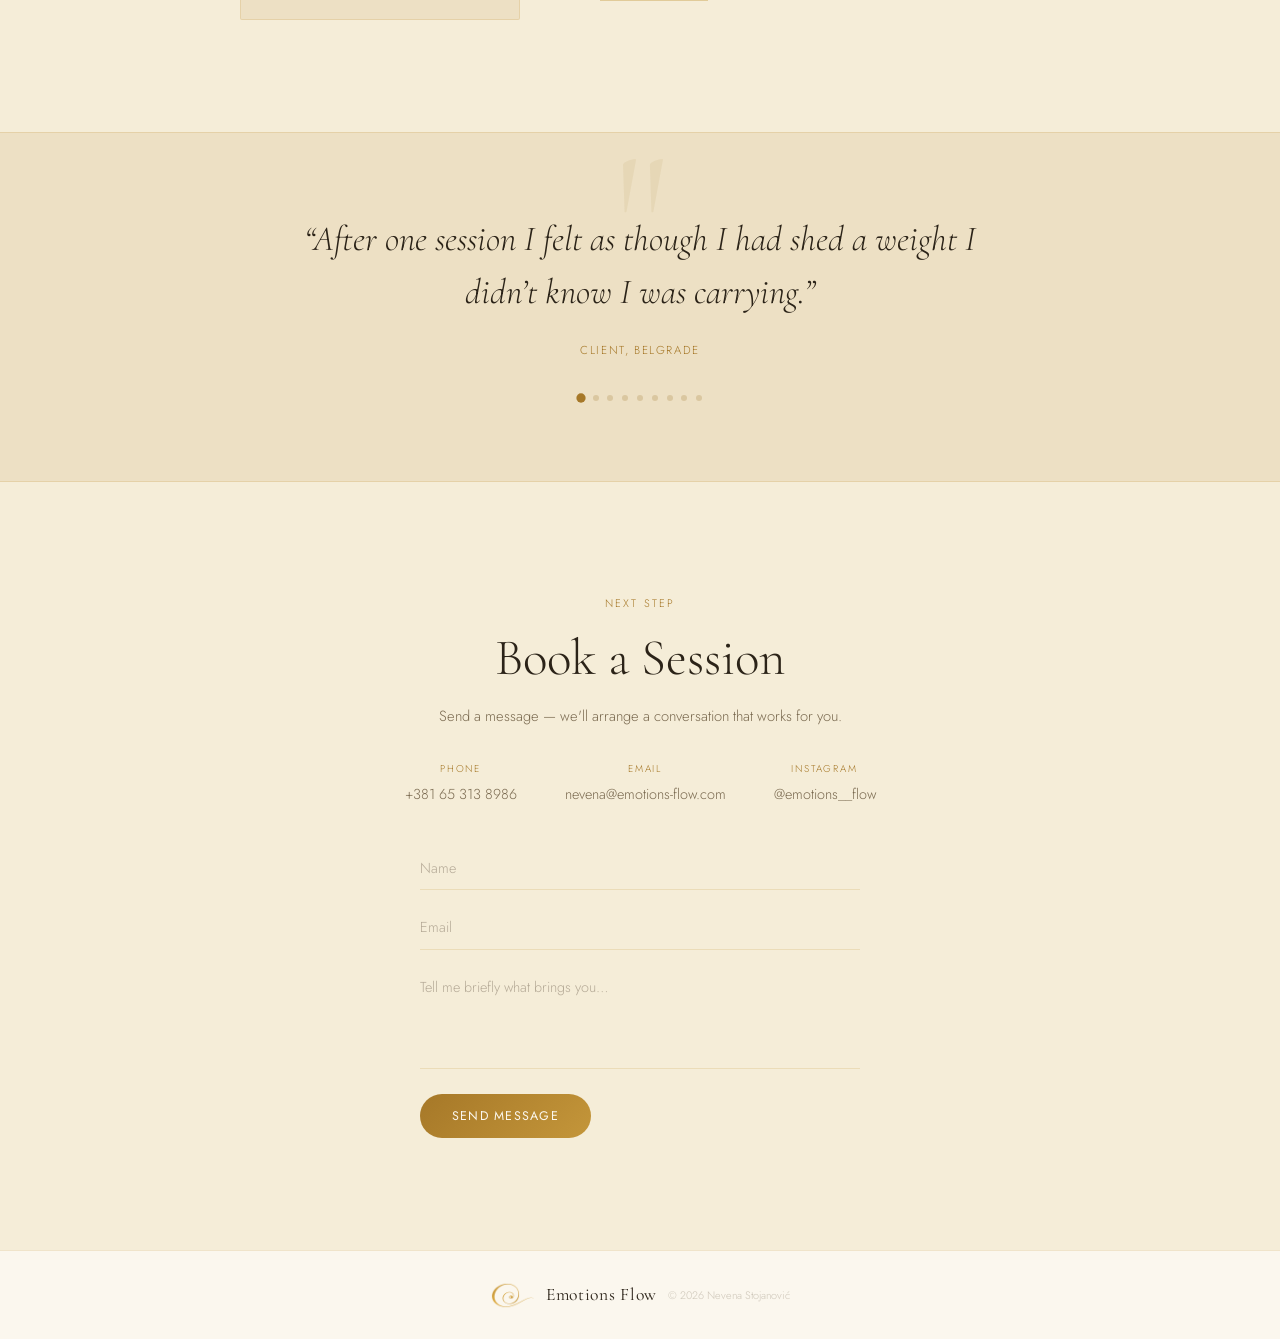
==== commit 1a23959a: "Reapply "HTML+CSS" This reverts commit a7988e6628556ae78f99c0313cf3c815882131e6." ====
--- a/en/index.html
+++ b/en/index.html
@@ -60,7 +60,7 @@
       "logo": "https://emotionsflow.rs/img/logo.webp",
       "image": "https://emotionsflow.rs/img/og-en.jpg",
       "telephone": "+381653138986",
-      "email": "nevena@emotionsflow.rs",
+      "email": "nevena@emotions-flow.com",
       "address": {
         "@type": "PostalAddress",
         "addressLocality": "Belgrade",
@@ -155,12 +155,28 @@
     <li><a href="#about">About</a></li>
     <li><a href="#contact">Contact</a></li>
   </ul>
-  <div class="lang-switch">
-    <a class="lang-btn" href="../sr/">SR</a>
-    <span class="lang-sep">·</span>
-    <span class="lang-btn is-active">EN</span>
-  </div>
-  <a class="nav-cta" href="#contact">Book a Session</a>
+  <div class="nav-right">
+    <div class="nav-socials">
+      <a class="nav-social" href="https://instagram.com/emotions__flow" target="_blank" rel="noopener" title="Instagram">
+        <svg width="15" height="15" viewBox="0 0 24 24" fill="none" stroke="currentColor" stroke-width="1.8" stroke-linecap="round" stroke-linejoin="round"><rect x="2" y="2" width="20" height="20" rx="5" ry="5"/><circle cx="12" cy="12" r="4"/><circle cx="17.5" cy="6.5" r="0.5" fill="currentColor"/></svg>
+      </a>
+      <a class="nav-social" href="https://wa.me/381653138986" target="_blank" rel="noopener" title="WhatsApp">
+        <svg width="15" height="15" viewBox="0 0 24 24" fill="none" stroke="currentColor" stroke-width="1.8" stroke-linecap="round" stroke-linejoin="round"><path d="M21 11.5a8.38 8.38 0 0 1-.9 3.8 8.5 8.5 0 0 1-7.6 4.7 8.38 8.38 0 0 1-3.8-.9L3 21l1.9-5.7a8.38 8.38 0 0 1-.9-3.8 8.5 8.5 0 0 1 4.7-7.6 8.38 8.38 0 0 1 3.8-.9h.5a8.48 8.48 0 0 1 8 8v.5z"/></svg>
+      </a>
+      <a class="nav-social" href="viber://chat?number=%2B381653138986" title="Viber">
+        <svg width="15" height="15" viewBox="0 0 24 24" fill="none" stroke="currentColor" stroke-width="1.8" stroke-linecap="round" stroke-linejoin="round"><rect x="2" y="3" width="20" height="16" rx="3" ry="3"/><path d="M8 10h.01M12 10h.01M16 10h.01"/></svg>
+      </a>
+      <a class="nav-social" href="https://www.youtube.com/@emotions-flow" target="_blank" rel="noopener" title="YouTube">
+        <svg width="15" height="15" viewBox="0 0 24 24" fill="none" stroke="currentColor" stroke-width="1.8" stroke-linecap="round" stroke-linejoin="round"><path d="M22.54 6.42a2.78 2.78 0 0 0-1.95-1.96C18.88 4 12 4 12 4s-6.88 0-8.59.46A2.78 2.78 0 0 0 1.46 6.42 29 29 0 0 0 1 12a29 29 0 0 0 .46 5.58 2.78 2.78 0 0 0 1.95 1.96C5.12 20 12 20 12 20s6.88 0 8.59-.46a2.78 2.78 0 0 0 1.95-1.96A29 29 0 0 0 23 12a29 29 0 0 0-.46-5.58z"/><polygon points="9.75 15.02 15.5 12 9.75 8.98 9.75 15.02"/></svg>
+      </a>
+    </div>
+    <div class="lang-switch">
+      <a class="lang-btn" href="../sr/">SR</a>
+      <span class="lang-sep">·</span>
+      <span class="lang-btn is-active">EN</span>
+    </div>
+    <a class="nav-cta" href="#contact">Book a Session</a>
+  </div>
   <button class="hamburger" id="hamburger" aria-label="Open menu">
     <span></span><span></span><span></span>
   </button>
@@ -331,8 +347,8 @@
     <a class="contact-info-item" href="tel:+381653138986">
       <span>Phone</span><span>+381 65 313 8986</span>
     </a>
-    <a class="contact-info-item" href="mailto:nevena@emotionsflow.rs">
-      <span>Email</span><span>nevena@emotionsflow.rs</span>
+    <a class="contact-info-item" href="mailto:nevena@emotions-flow.com">
+      <span>Email</span><span>nevena@emotions-flow.com</span>
     </a>
     <a class="contact-info-item" href="https://instagram.com/emotions__flow" target="_blank" rel="noopener">
       <span>Instagram</span><span>@emotions__flow</span>
@@ -351,42 +367,6 @@
   <div class="footer-left">
     <img src="../img/spiral.png" alt="" class="footer-spiral">
     <span class="footer-logo">Emotions Flow</span>
-  </div>
-  <ul class="footer-links">
-    <li><a href="#services">Services</a></li>
-    <li><a href="#courses">Courses</a></li>
-    <li><a href="#about">About</a></li>
-    <li><a href="#contact">Contact</a></li>
-  </ul>
-  <div class="footer-right">
-    <a class="footer-ig" href="https://instagram.com/emotions__flow" target="_blank" rel="noopener" title="Instagram">
-      <svg width="14" height="14" viewBox="0 0 24 24" fill="none" stroke="currentColor" stroke-width="1.8" stroke-linecap="round" stroke-linejoin="round">
-        <rect x="2" y="2" width="20" height="20" rx="5" ry="5"/>
-        <circle cx="12" cy="12" r="4"/>
-        <circle cx="17.5" cy="6.5" r="1" fill="currentColor" stroke="none"/>
-      </svg>
-      @emotions__flow
-    </a>
-    <a class="footer-ig" href="https://wa.me/381653138986" target="_blank" rel="noopener" title="WhatsApp">
-      <svg width="14" height="14" viewBox="0 0 24 24" fill="none" stroke="currentColor" stroke-width="1.8" stroke-linecap="round" stroke-linejoin="round">
-        <path d="M21 11.5a8.38 8.38 0 0 1-.9 3.8 8.5 8.5 0 0 1-7.6 4.7 8.38 8.38 0 0 1-3.8-.9L3 21l1.9-5.7a8.38 8.38 0 0 1-.9-3.8 8.5 8.5 0 0 1 4.7-7.6 8.38 8.38 0 0 1 3.8-.9h.5a8.48 8.48 0 0 1 8 8v.5z"/>
-      </svg>
-      WhatsApp
-    </a>
-    <a class="footer-ig" href="viber://chat?number=%2B381653138986" title="Viber">
-      <svg width="14" height="14" viewBox="0 0 24 24" fill="none" stroke="currentColor" stroke-width="1.8" stroke-linecap="round" stroke-linejoin="round">
-        <rect x="2" y="3" width="20" height="16" rx="3" ry="3"/>
-        <path d="M8 10h.01M12 10h.01M16 10h.01"/>
-      </svg>
-      Viber
-    </a>
-    <a class="footer-ig" href="https://www.youtube.com/@emotions-flow" target="_blank" rel="noopener" title="YouTube">
-      <svg width="14" height="14" viewBox="0 0 24 24" fill="none" stroke="currentColor" stroke-width="1.8" stroke-linecap="round" stroke-linejoin="round">
-        <path d="M22.54 6.42a2.78 2.78 0 0 0-1.95-1.96C18.88 4 12 4 12 4s-6.88 0-8.59.46A2.78 2.78 0 0 0 1.46 6.42 29 29 0 0 0 1 12a29 29 0 0 0 .46 5.58 2.78 2.78 0 0 0 1.95 1.96C5.12 20 12 20 12 20s6.88 0 8.59-.46a2.78 2.78 0 0 0 1.95-1.96A29 29 0 0 0 23 12a29 29 0 0 0-.46-5.58z"/>
-        <polygon points="9.75 15.02 15.5 12 9.75 8.98 9.75 15.02"/>
-      </svg>
-      YouTube
-    </a>
     <span class="footer-copy">© 2026 Nevena Stojanović</span>
   </div>
 </footer>
--- a/css/style.css
+++ b/css/style.css
@@ -112,6 +112,9 @@
   display: flex;
   gap: 2.4rem;
   list-style: none;
+  position: absolute;
+  left: 50%;
+  transform: translateX(-50%);
 }
 
 .nav-links a {
@@ -144,6 +147,27 @@
   transition: opacity 0.35s cubic-bezier(0.4, 0, 0.2, 1), transform 0.35s cubic-bezier(0.4, 0, 0.2, 1);
 }
 .nav-cta:hover { opacity: 0.85; transform: translateY(-1px); }
+
+.nav-right {
+  display: flex;
+  align-items: center;
+  gap: 1rem;
+}
+.nav-socials {
+  display: flex;
+  align-items: center;
+  gap: 0.6rem;
+  margin-right: 0.4rem;
+  padding-right: 1rem;
+  border-right: 1px solid var(--border);
+}
+.nav-social {
+  display: flex;
+  align-items: center;
+  color: var(--muted);
+  transition: color 0.25s ease;
+}
+.nav-social:hover { color: var(--gold2); }
 
 /* ── LANG SWITCH ── */
 .lang-switch {
@@ -774,10 +798,10 @@
 
 /* ── FOOTER ── */
 footer {
-  padding: 2.5rem 3rem;
-  display: flex;
-  align-items: center;
-  justify-content: space-between;
+  padding: 1.8rem 3rem;
+  display: flex;
+  align-items: center;
+  justify-content: center;
   flex-wrap: wrap;
   gap: 1rem;
   background: var(--bg);
@@ -894,7 +918,7 @@
 
 @media (max-width: 680px) {
   nav { padding: 1rem 1.2rem; }
-  .nav-links, .nav-cta, .lang-switch { display: none; }
+  .nav-links, .nav-right { display: none; }
   .hamburger {
     display: flex;
     flex-direction: column;
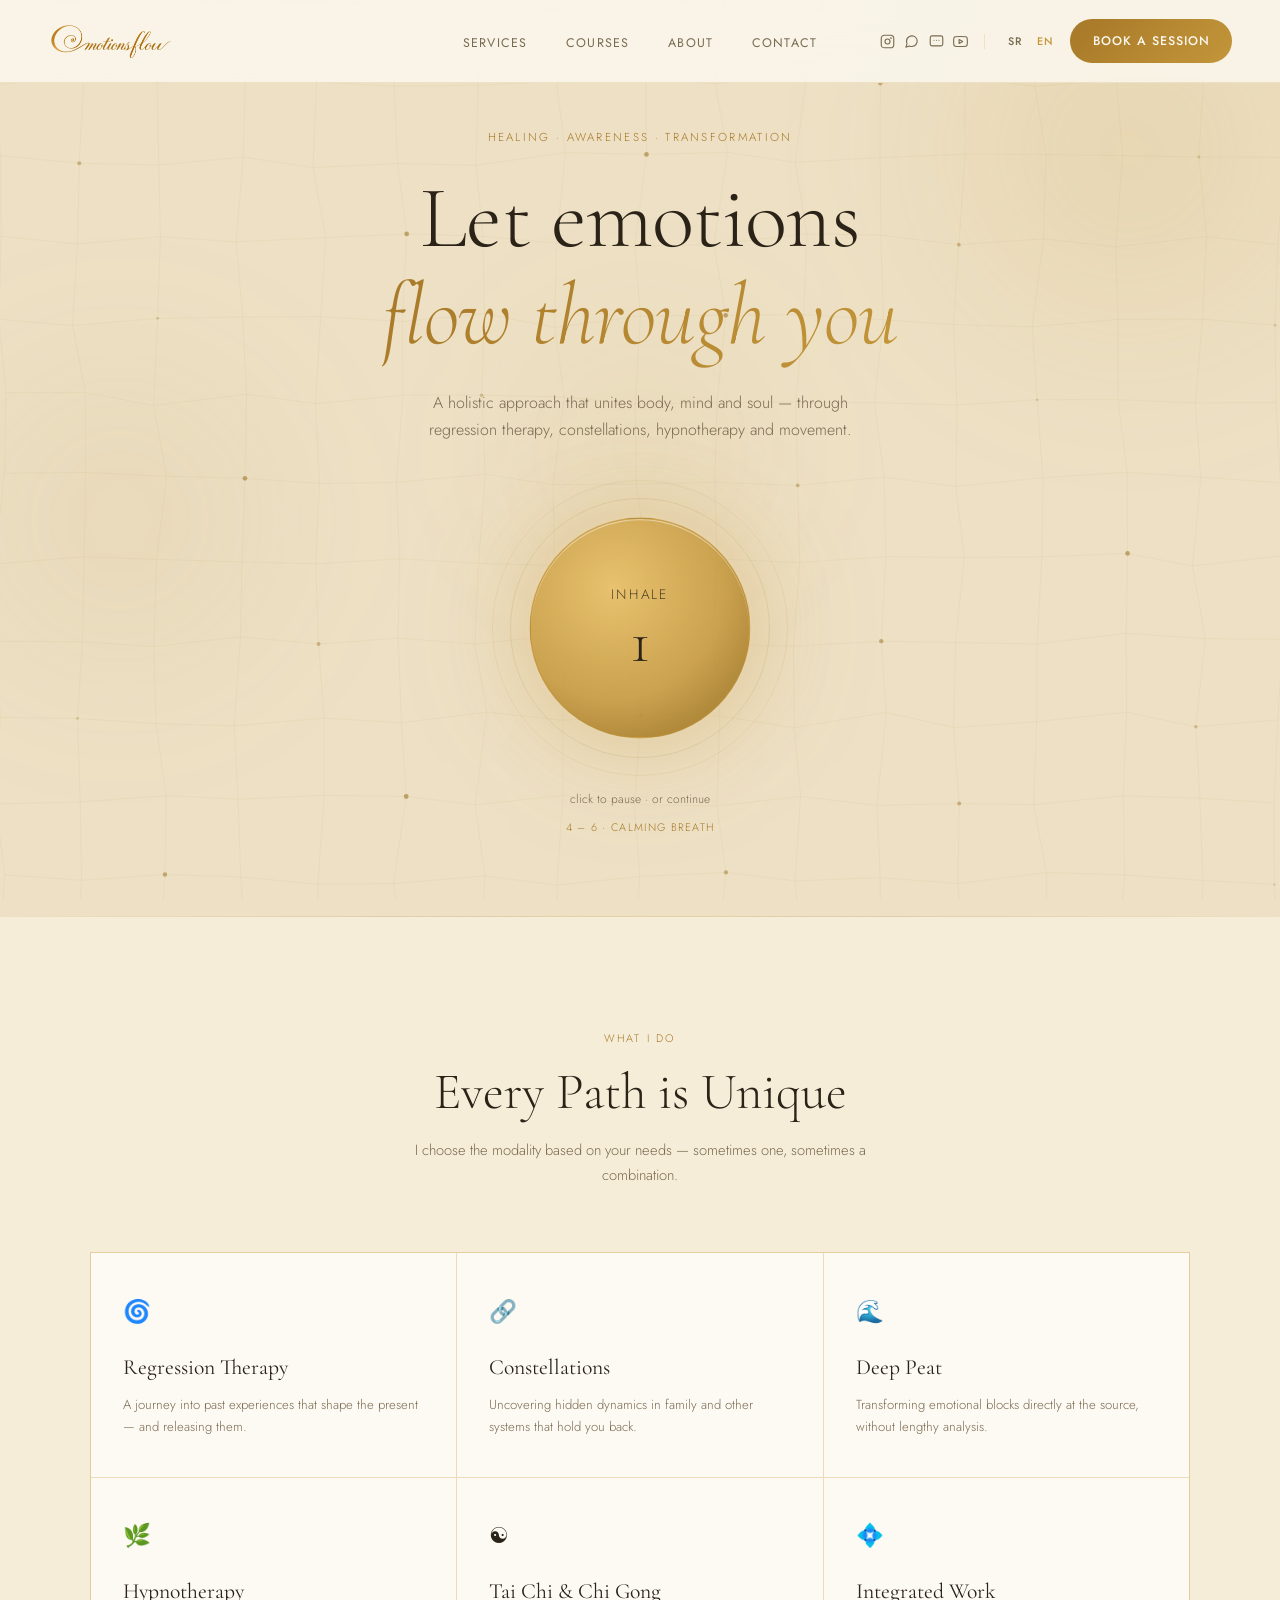
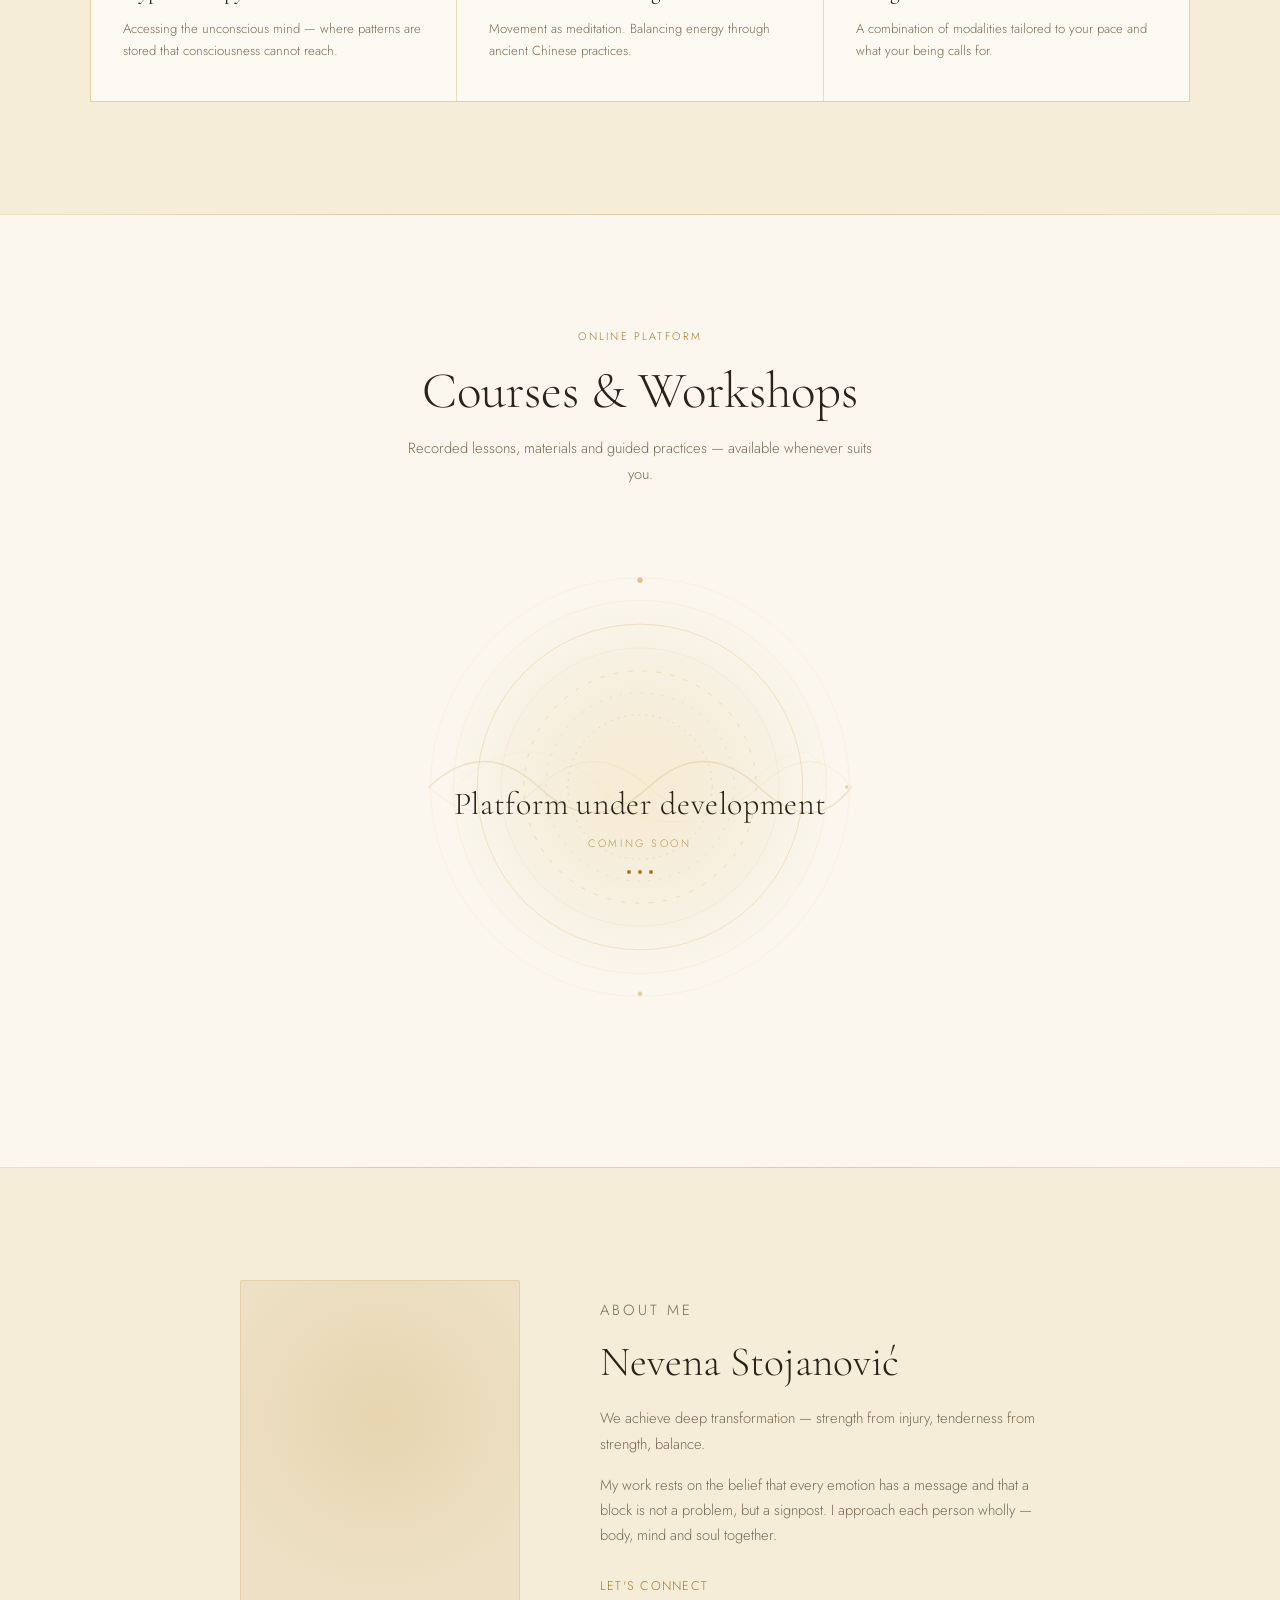
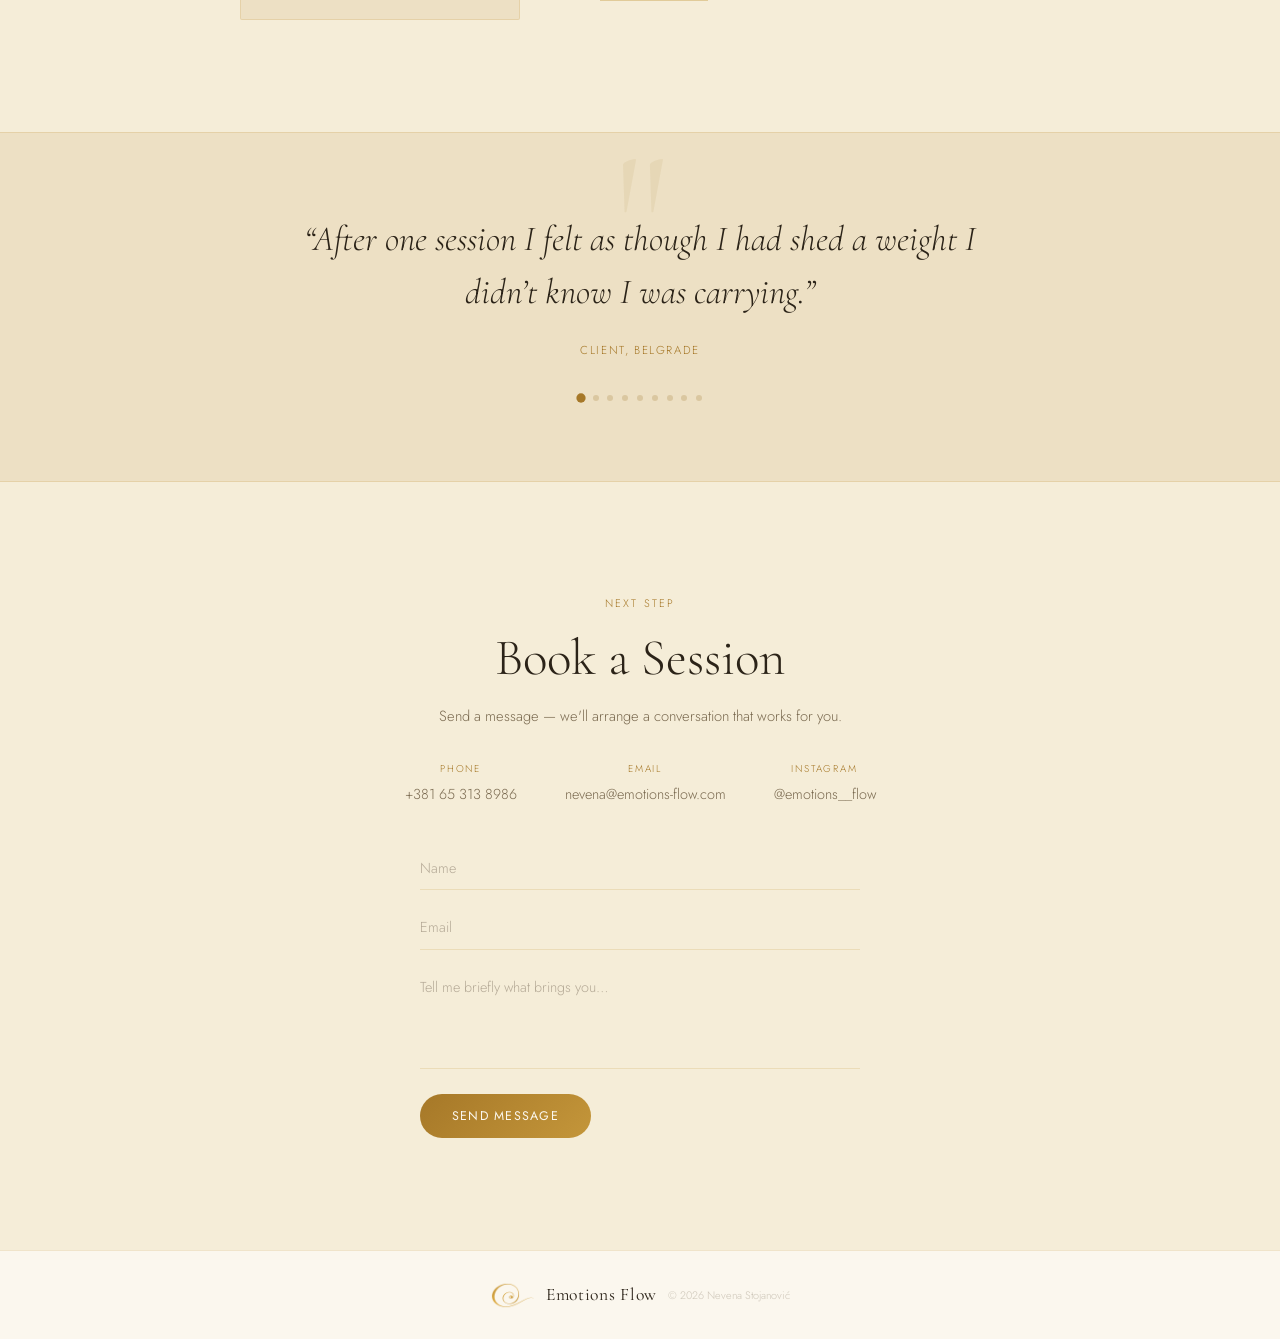
==== commit 4aca739f: "Mobile adaptation" ====
--- a/en/index.html
+++ b/en/index.html
@@ -190,10 +190,19 @@
   <a href="#about"     onclick="closeMenu()">About</a>
   <a href="#contact"   onclick="closeMenu()">Contact</a>
   <a href="#contact" style="margin-top:2rem;background:linear-gradient(135deg,#C4963A,#E8C06A);color:#06050A;padding:0.7rem 2.5rem;border-radius:40px;font-size:0.78rem;letter-spacing:0.1em;text-transform:uppercase;font-weight:500" onclick="closeMenu()">Book a Session</a>
-  <div class="mobile-lang">
-    <a class="lang-btn" href="../sr/">SR</a>
-    <span class="lang-sep">·</span>
-    <span class="lang-btn is-active">EN</span>
+  <div class="mobile-socials">
+    <a class="nav-social" href="https://instagram.com/emotions__flow" target="_blank" rel="noopener" title="Instagram">
+      <svg width="15" height="15" viewBox="0 0 24 24" fill="none" stroke="currentColor" stroke-width="1.8" stroke-linecap="round" stroke-linejoin="round"><rect x="2" y="2" width="20" height="20" rx="5" ry="5"/><circle cx="12" cy="12" r="4"/><circle cx="17.5" cy="6.5" r="0.5" fill="currentColor"/></svg>
+    </a>
+    <a class="nav-social" href="https://wa.me/381653138986" target="_blank" rel="noopener" title="WhatsApp">
+      <svg width="15" height="15" viewBox="0 0 24 24" fill="none" stroke="currentColor" stroke-width="1.8" stroke-linecap="round" stroke-linejoin="round"><path d="M21 11.5a8.38 8.38 0 0 1-.9 3.8 8.5 8.5 0 0 1-7.6 4.7 8.38 8.38 0 0 1-3.8-.9L3 21l1.9-5.7a8.38 8.38 0 0 1-.9-3.8 8.5 8.5 0 0 1 4.7-7.6 8.38 8.38 0 0 1 3.8-.9h.5a8.48 8.48 0 0 1 8 8v.5z"/></svg>
+    </a>
+    <a class="nav-social" href="viber://chat?number=%2B381653138986" title="Viber">
+      <svg width="15" height="15" viewBox="0 0 24 24" fill="none" stroke="currentColor" stroke-width="1.8" stroke-linecap="round" stroke-linejoin="round"><rect x="2" y="3" width="20" height="16" rx="3" ry="3"/><path d="M8 10h.01M12 10h.01M16 10h.01"/></svg>
+    </a>
+    <a class="nav-social" href="https://www.youtube.com/@emotions-flow" target="_blank" rel="noopener" title="YouTube">
+      <svg width="15" height="15" viewBox="0 0 24 24" fill="none" stroke="currentColor" stroke-width="1.8" stroke-linecap="round" stroke-linejoin="round"><path d="M22.54 6.42a2.78 2.78 0 0 0-1.95-1.96C18.88 4 12 4 12 4s-6.88 0-8.59.46A2.78 2.78 0 0 0 1.46 6.42 29 29 0 0 0 1 12a29 29 0 0 0 .46 5.58 2.78 2.78 0 0 0 1.95 1.96C5.12 20 12 20 12 20s6.88 0 8.59-.46a2.78 2.78 0 0 0 1.95-1.96A29 29 0 0 0 23 12a29 29 0 0 0-.46-5.58z"/><polygon points="9.75 15.02 15.5 12 9.75 8.98 9.75 15.02"/></svg>
+    </a>
   </div>
 </div>
 
--- a/css/style.css
+++ b/css/style.css
@@ -192,9 +192,9 @@
 .lang-btn.is-active { color: var(--gold2); pointer-events: none; }
 .lang-btn:not(.is-active):hover { color: var(--gold2); }
 .lang-sep { font-size: 0.6rem; color: var(--border); }
-.mobile-lang {
-  display: flex;
-  gap: 0.6rem;
+.mobile-socials {
+  display: flex;
+  gap: 1.6rem;
   align-items: center;
   margin-top: 1.5rem;
   padding-top: 1.5rem;
@@ -202,6 +202,8 @@
   width: 100%;
   justify-content: center;
 }
+.mobile-socials .nav-social { color: var(--muted); }
+.mobile-socials .nav-social svg { width: 22px; height: 22px; }
 
 /* hamburger */
 .hamburger { display: none; }
@@ -918,7 +920,8 @@
 
 @media (max-width: 680px) {
   nav { padding: 1rem 1.2rem; }
-  .nav-links, .nav-right { display: none; }
+  .nav-links, .nav-socials, .nav-cta { display: none; }
+  .nav-right { gap: 0.5rem; }
   .hamburger {
     display: flex;
     flex-direction: column;
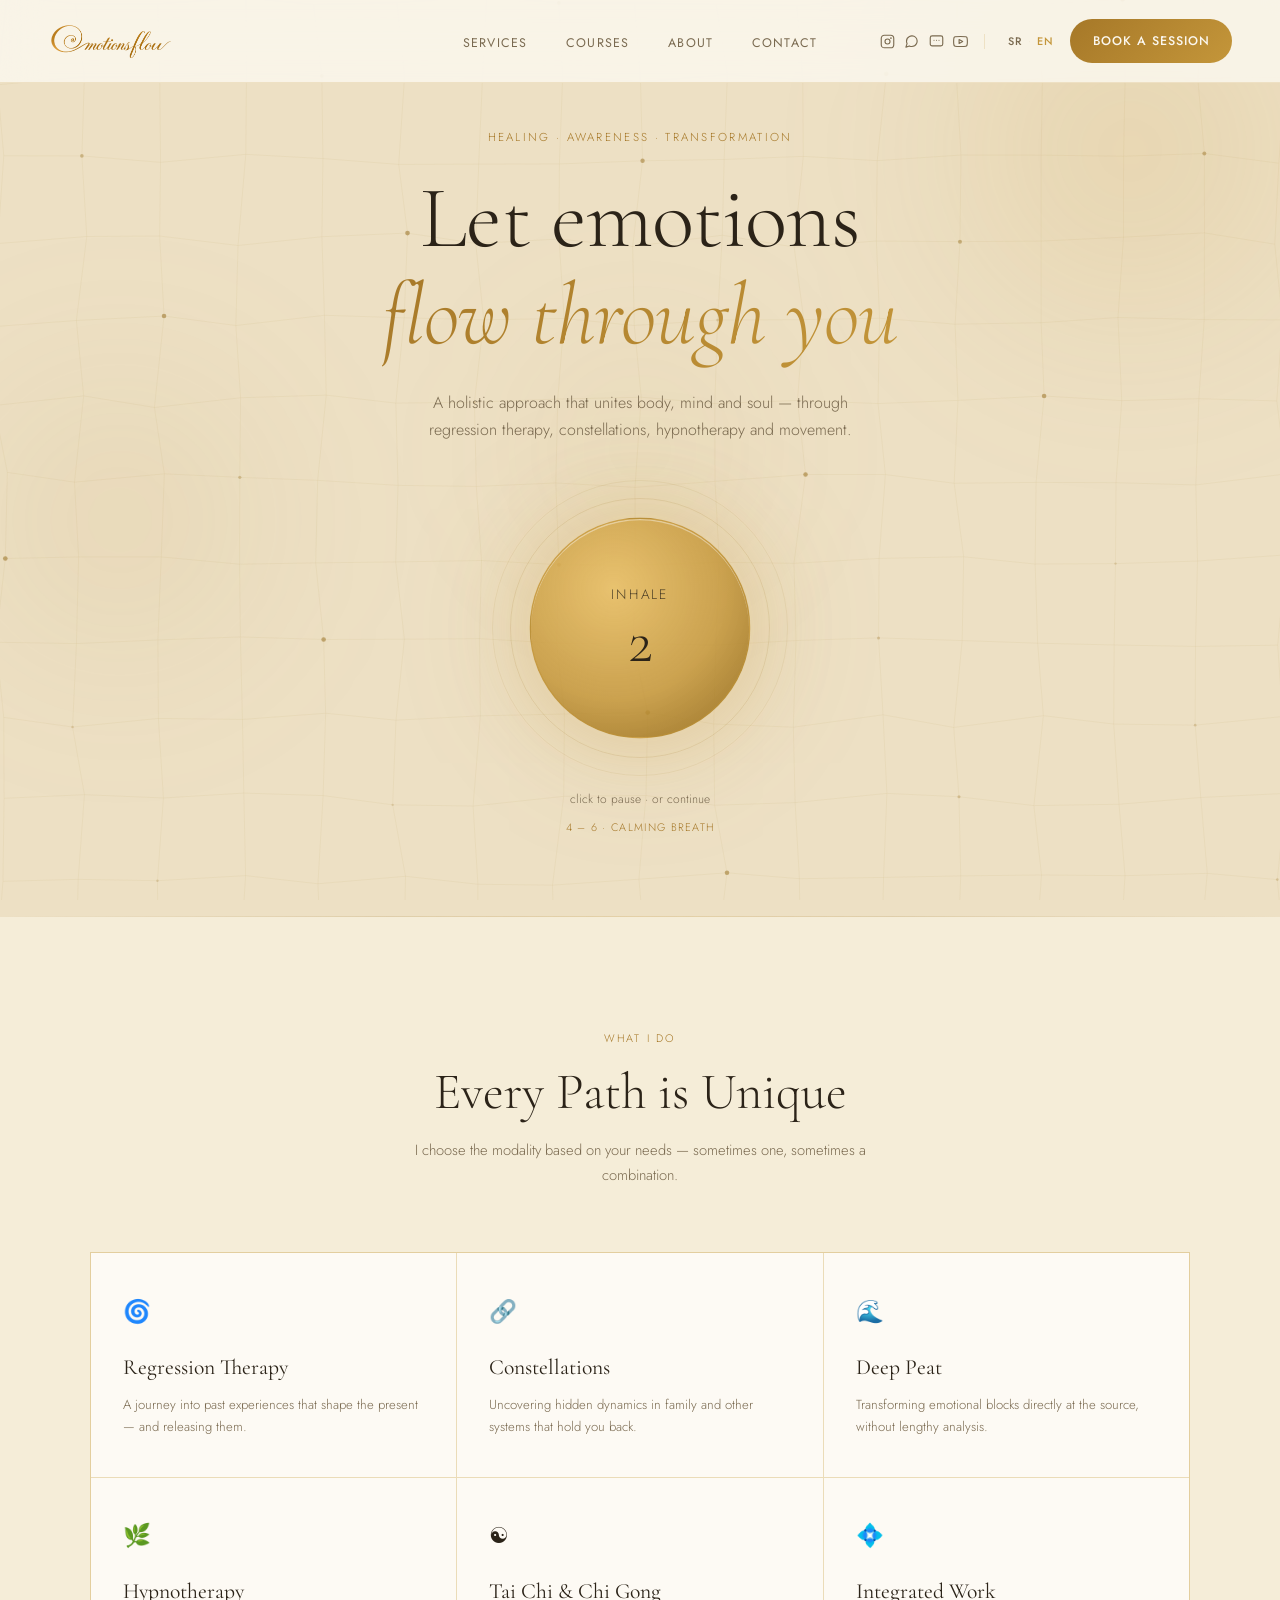
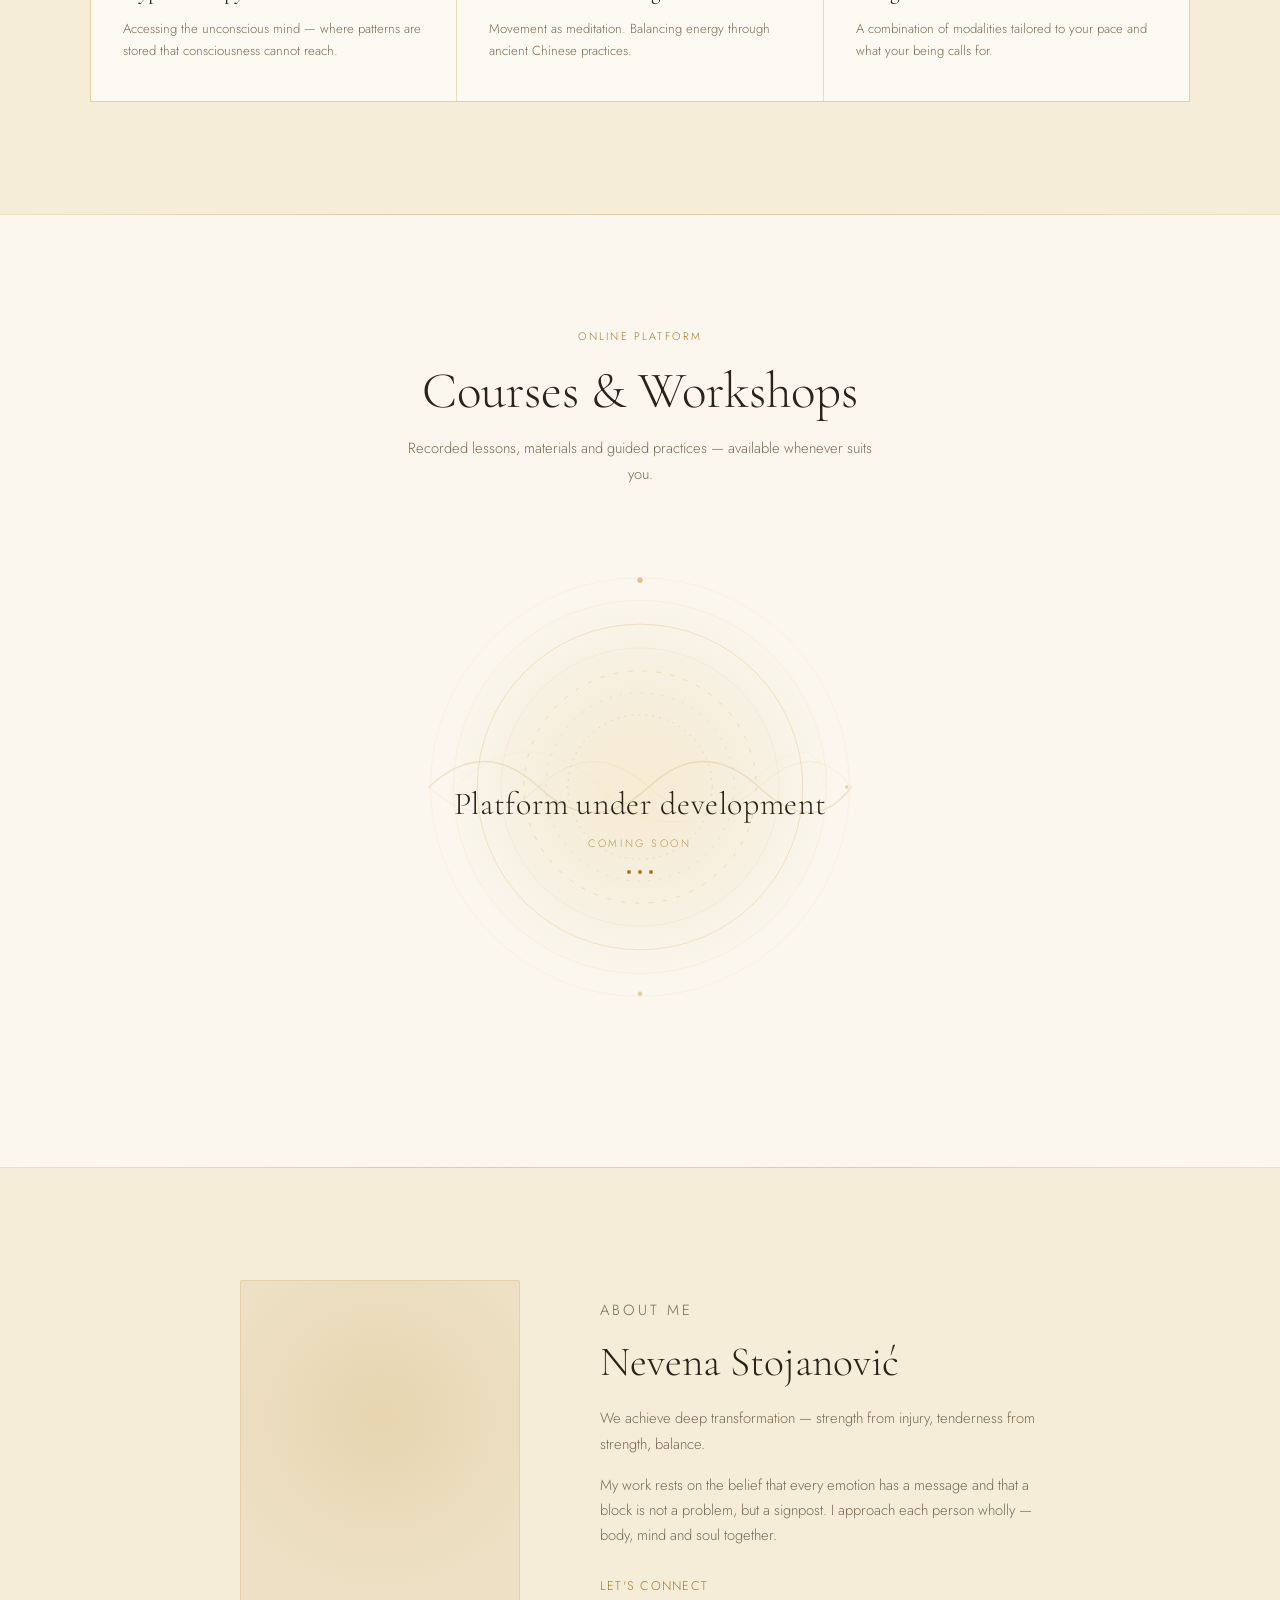
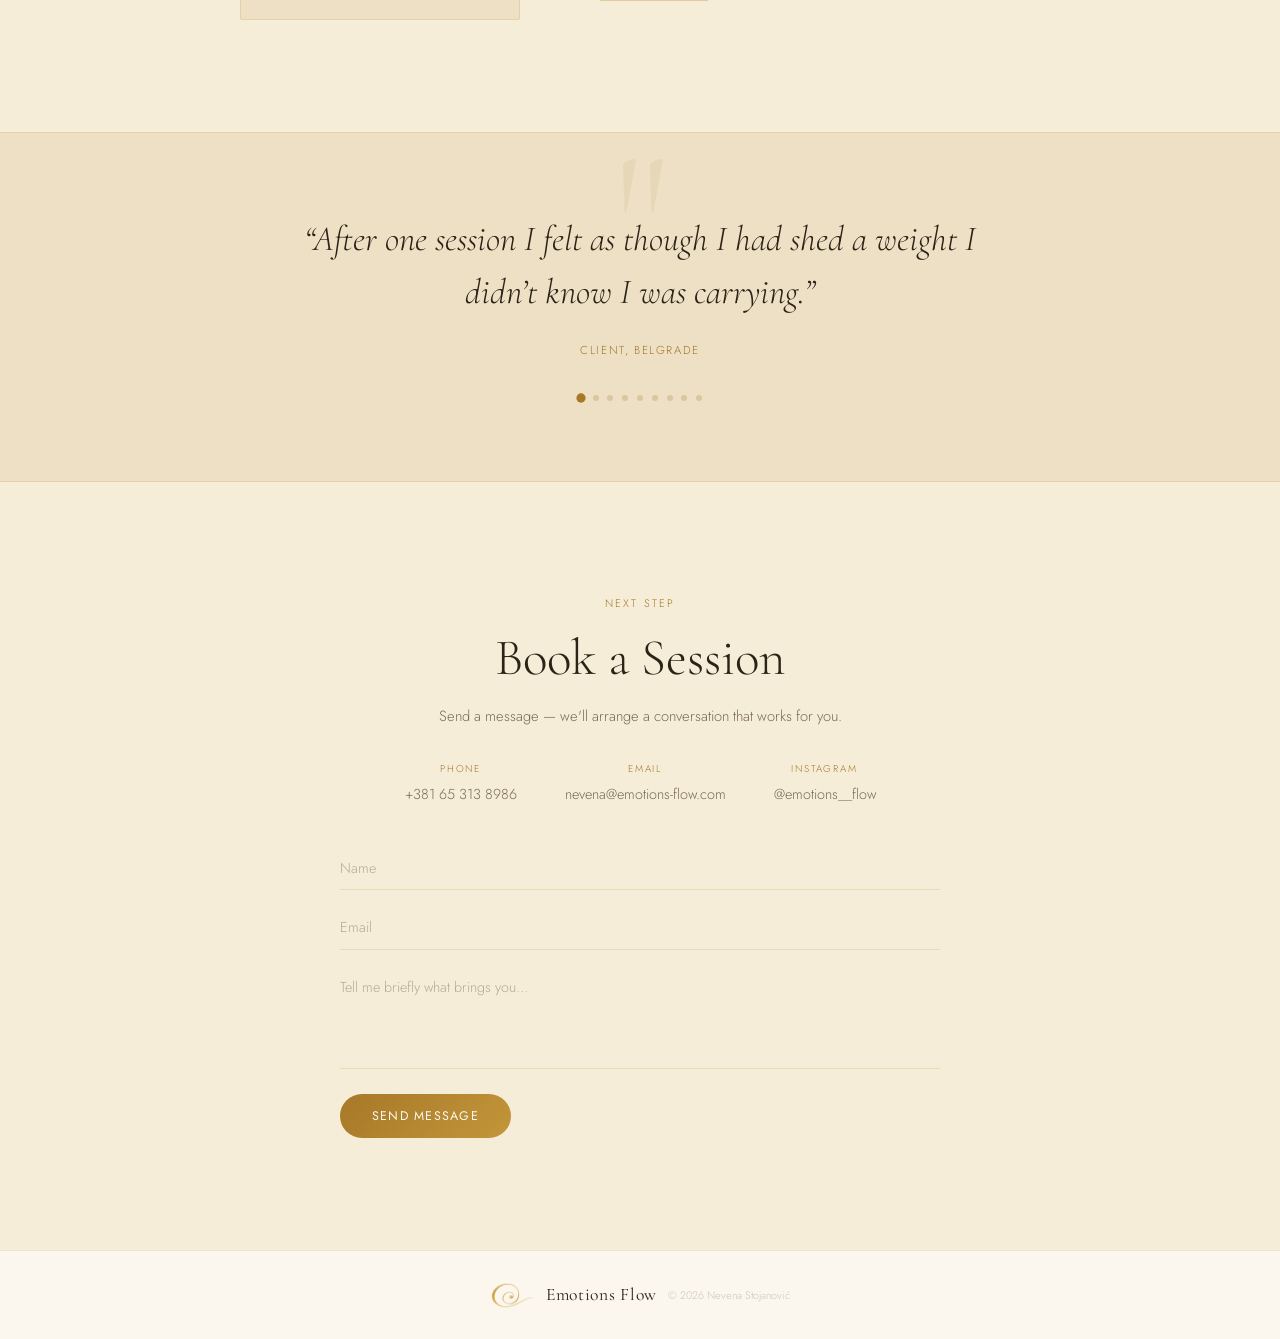
==== commit 01fda1ad: "Add contact form with Formspree and fetch API" ====
--- a/en/index.html
+++ b/en/index.html
@@ -364,11 +364,14 @@
     </a>
   </div>
   <form class="contact-form reveal" onsubmit="handleSubmit(event)">
-    <input type="text" placeholder="Name" required>
-    <input type="email" placeholder="Email" required>
-    <textarea rows="4" placeholder="Tell me briefly what brings you…"></textarea>
+    <input type="text" name="name" placeholder="Name" required>
+    <input type="email" name="email" placeholder="Email" required>
+    <textarea name="message" rows="4" placeholder="Tell me briefly what brings you…"></textarea>
     <button type="submit">Send message</button>
   </form>
+  <div class="contact-success" id="contactSuccess" style="display:none">
+    Thank you! Your message has been received — I'll be in touch soon. 🌿
+  </div>
 </section>
 
 <!-- FOOTER -->
--- a/css/style.css
+++ b/css/style.css
@@ -755,7 +755,7 @@
   display: flex;
   flex-direction: column;
   gap: 1rem;
-  max-width: 440px;
+  max-width: 600px;
   margin: 0 auto;
   text-align: left;
 }
@@ -797,6 +797,21 @@
   transition: opacity 0.35s cubic-bezier(0.4, 0, 0.2, 1), transform 0.35s cubic-bezier(0.4, 0, 0.2, 1);
 }
 .contact-form button:hover { opacity: 0.85; transform: translateY(-1px); }
+.contact-form button:disabled { opacity: 0.5; cursor: not-allowed; transform: none; }
+
+.contact-success {
+  max-width: 600px;
+  margin: 2rem auto 0;
+  padding: 1.5rem 2rem;
+  background: var(--card);
+  border: 1px solid var(--border);
+  border-radius: 12px;
+  text-align: center;
+  font-family: 'Jost', sans-serif;
+  font-size: 0.95rem;
+  color: var(--gold);
+  letter-spacing: 0.04em;
+}
 
 /* ── FOOTER ── */
 footer {
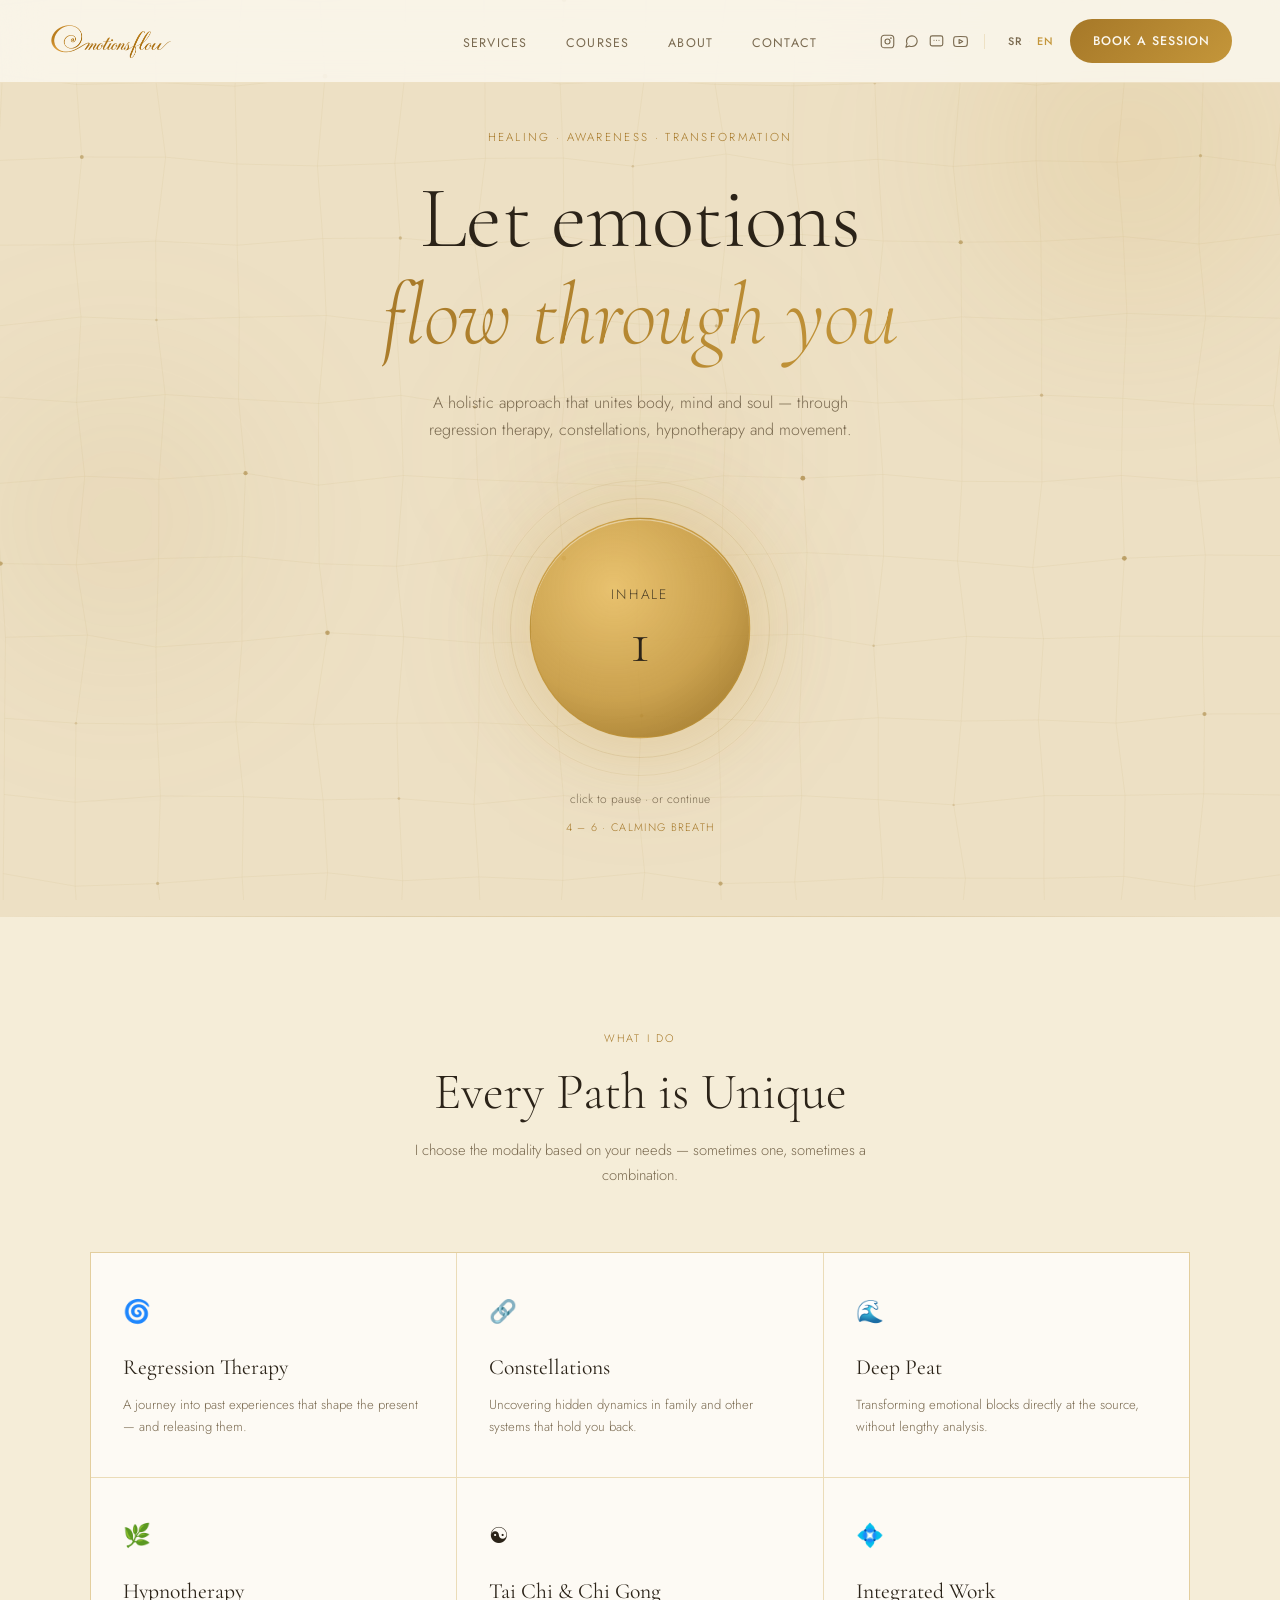
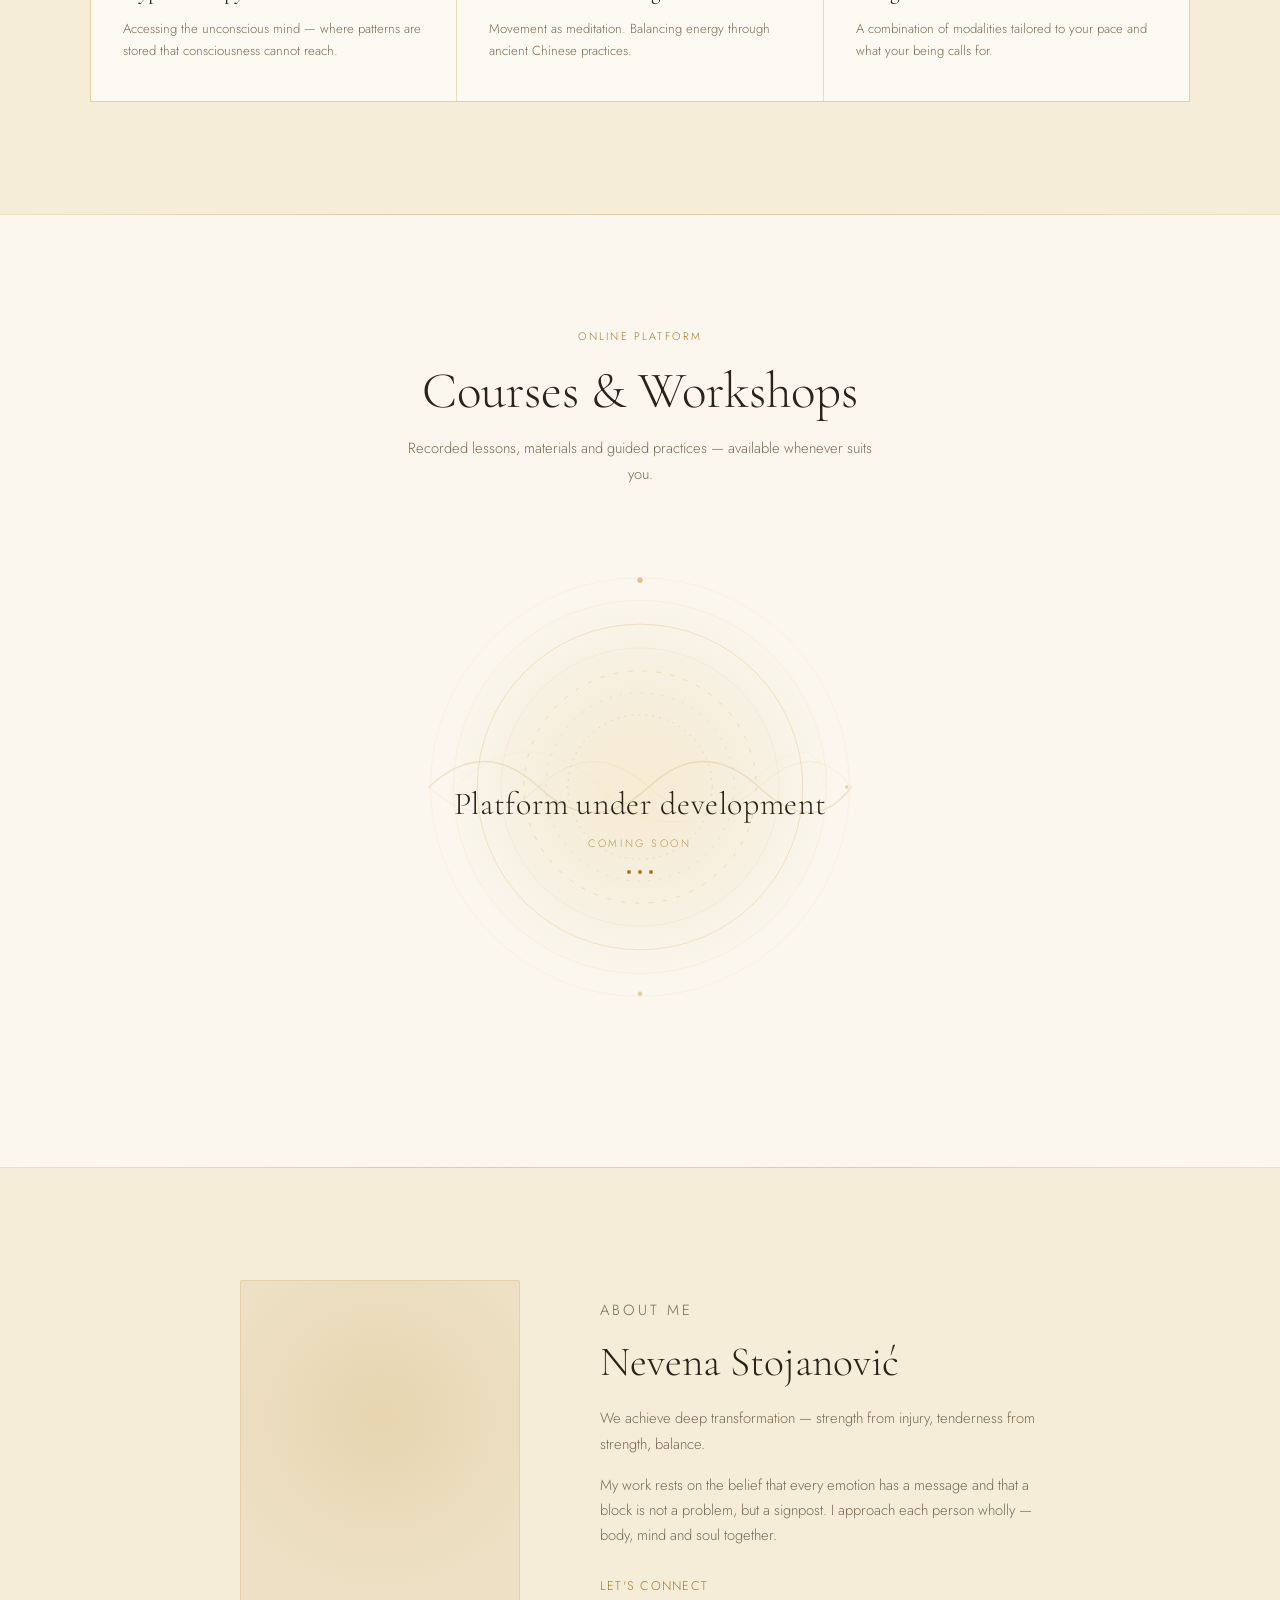
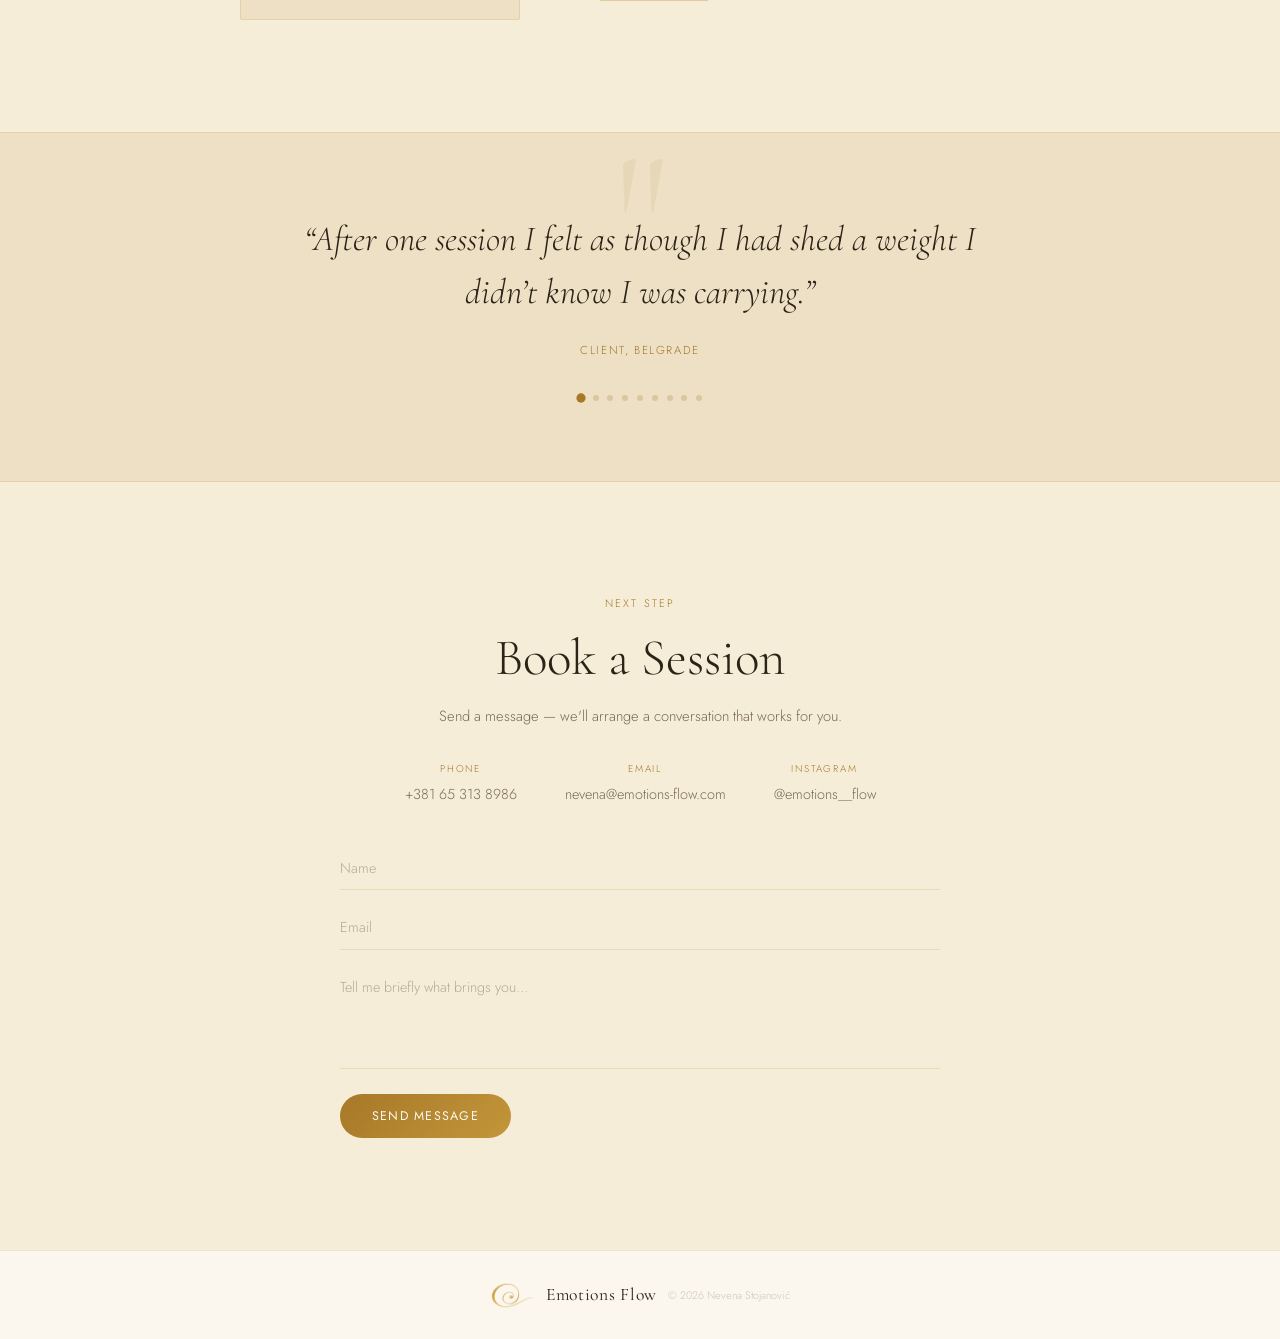
==== commit 0b4f1220: "cannonical" ====
--- a/en/index.html
+++ b/en/index.html
@@ -13,20 +13,20 @@
 <meta name="author" content="Nevena Stojanović">
 
 <!-- Canonical & hreflang -->
-<link rel="canonical" href="https://emotionsflow.rs/en/">
-<link rel="alternate" hreflang="sr" href="https://emotionsflow.rs/sr/">
-<link rel="alternate" hreflang="en" href="https://emotionsflow.rs/en/">
-<link rel="alternate" hreflang="x-default" href="https://emotionsflow.rs/">
+<link rel="canonical" href="https://emotions-flow.com/en/">
+<link rel="alternate" hreflang="sr" href="https://emotions-flow.com/sr/">
+<link rel="alternate" hreflang="en" href="https://emotions-flow.com/en/">
+<link rel="alternate" hreflang="x-default" href="https://emotions-flow.com/">
 
 <!-- Open Graph -->
 <meta property="og:type" content="website">
-<meta property="og:url" content="https://emotionsflow.rs/en/">
+<meta property="og:url" content="https://emotions-flow.com/en/">
 <meta property="og:site_name" content="Emotions Flow">
 <meta property="og:locale" content="en_US">
 <meta property="og:locale:alternate" content="sr_RS">
 <meta property="og:title" content="Regression Therapy Belgrade | Nevena Stojanović – Emotions Flow">
 <meta property="og:description" content="Regression therapy, constellations and hypnotherapy in Belgrade. Holistic approach uniting body, mind and soul. Book a session.">
-<meta property="og:image" content="https://emotionsflow.rs/img/og-en.jpg">
+<meta property="og:image" content="https://emotions-flow.com/img/og-en.jpg">
 <meta property="og:image:width" content="1200">
 <meta property="og:image:height" content="630">
 <meta property="og:image:alt" content="Emotions Flow – Nevena Stojanović, holistic therapist Belgrade">
@@ -36,7 +36,7 @@
 <meta name="twitter:site" content="@emotions__flow">
 <meta name="twitter:title" content="Regression Therapy Belgrade | Nevena Stojanović – Emotions Flow">
 <meta name="twitter:description" content="Regression therapy, constellations and hypnotherapy in Belgrade. Holistic approach uniting body, mind and soul.">
-<meta name="twitter:image" content="https://emotionsflow.rs/img/og-en.jpg">
+<meta name="twitter:image" content="https://emotions-flow.com/img/og-en.jpg">
 
 <!-- Font preload (critical above-fold fonts) -->
 <link rel="preload" href="../fonts/cg-normal-latin.woff2" as="font" type="font/woff2" crossorigin>
